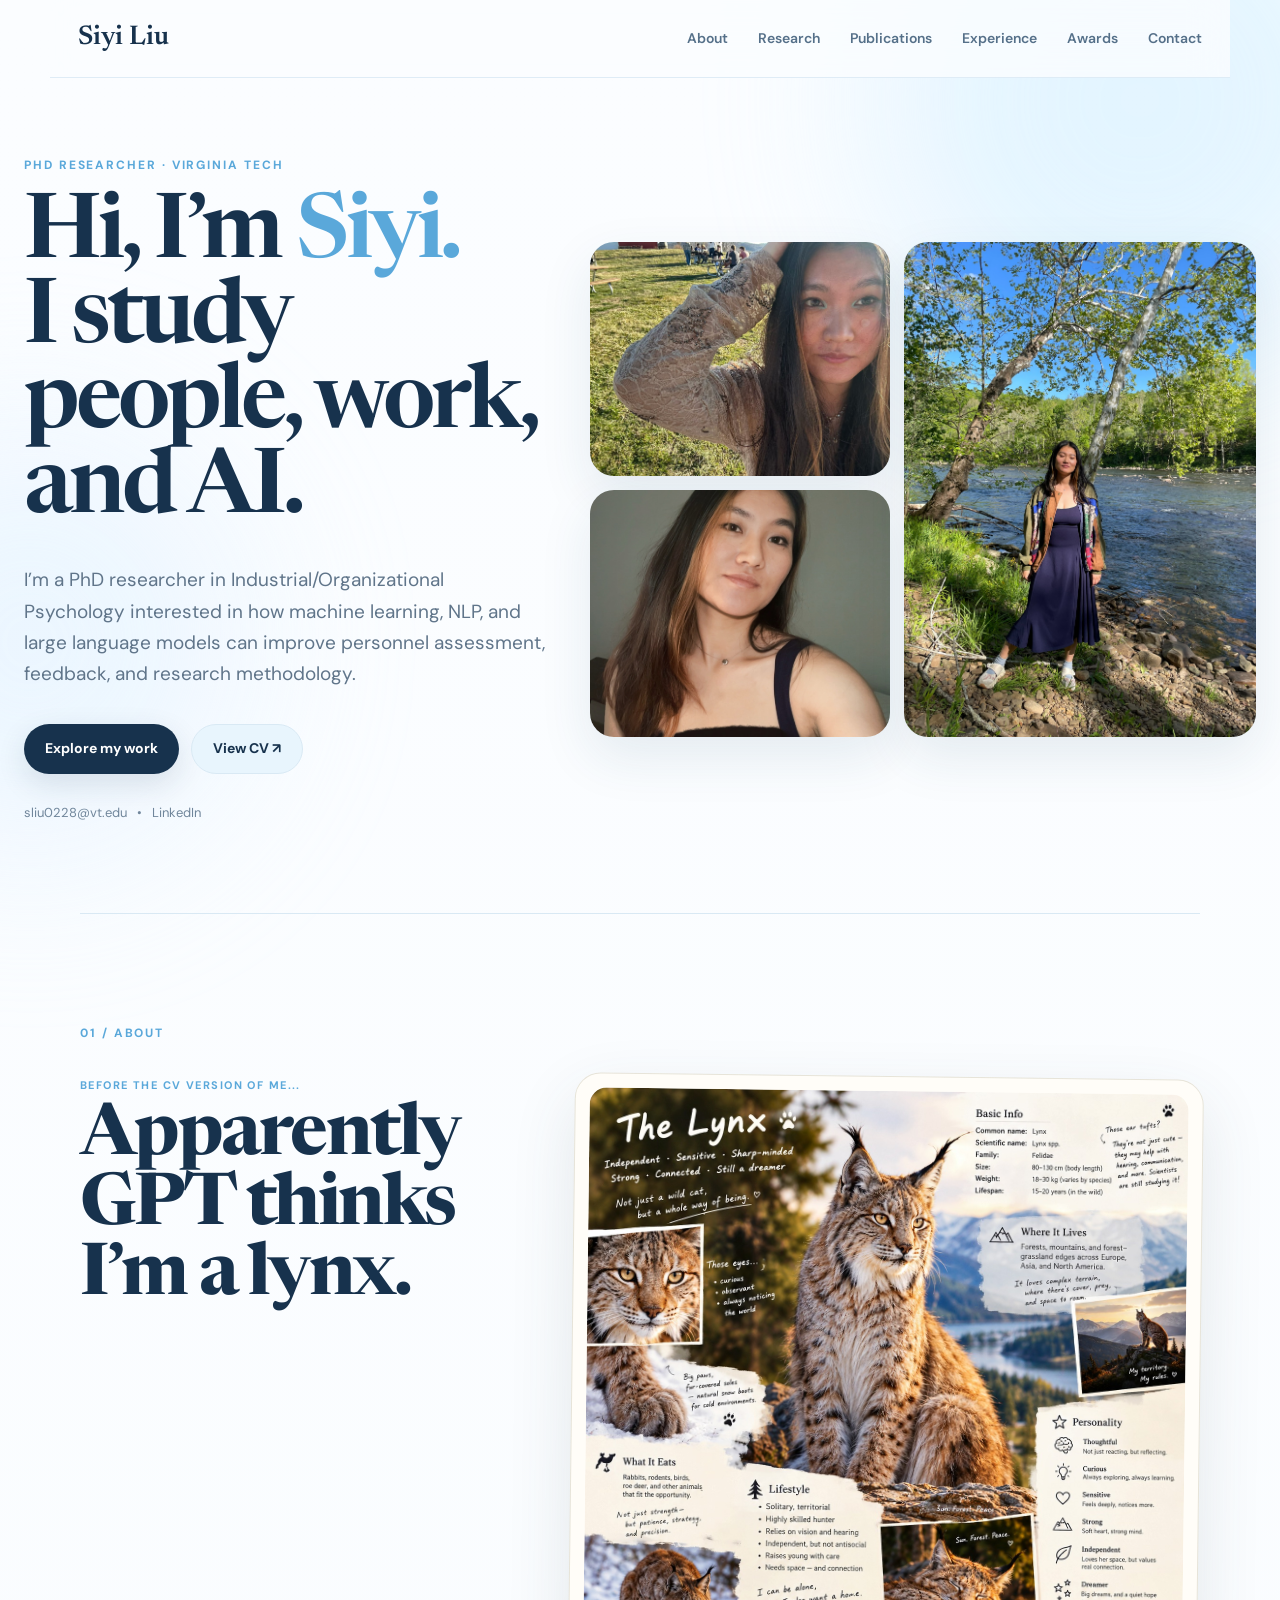
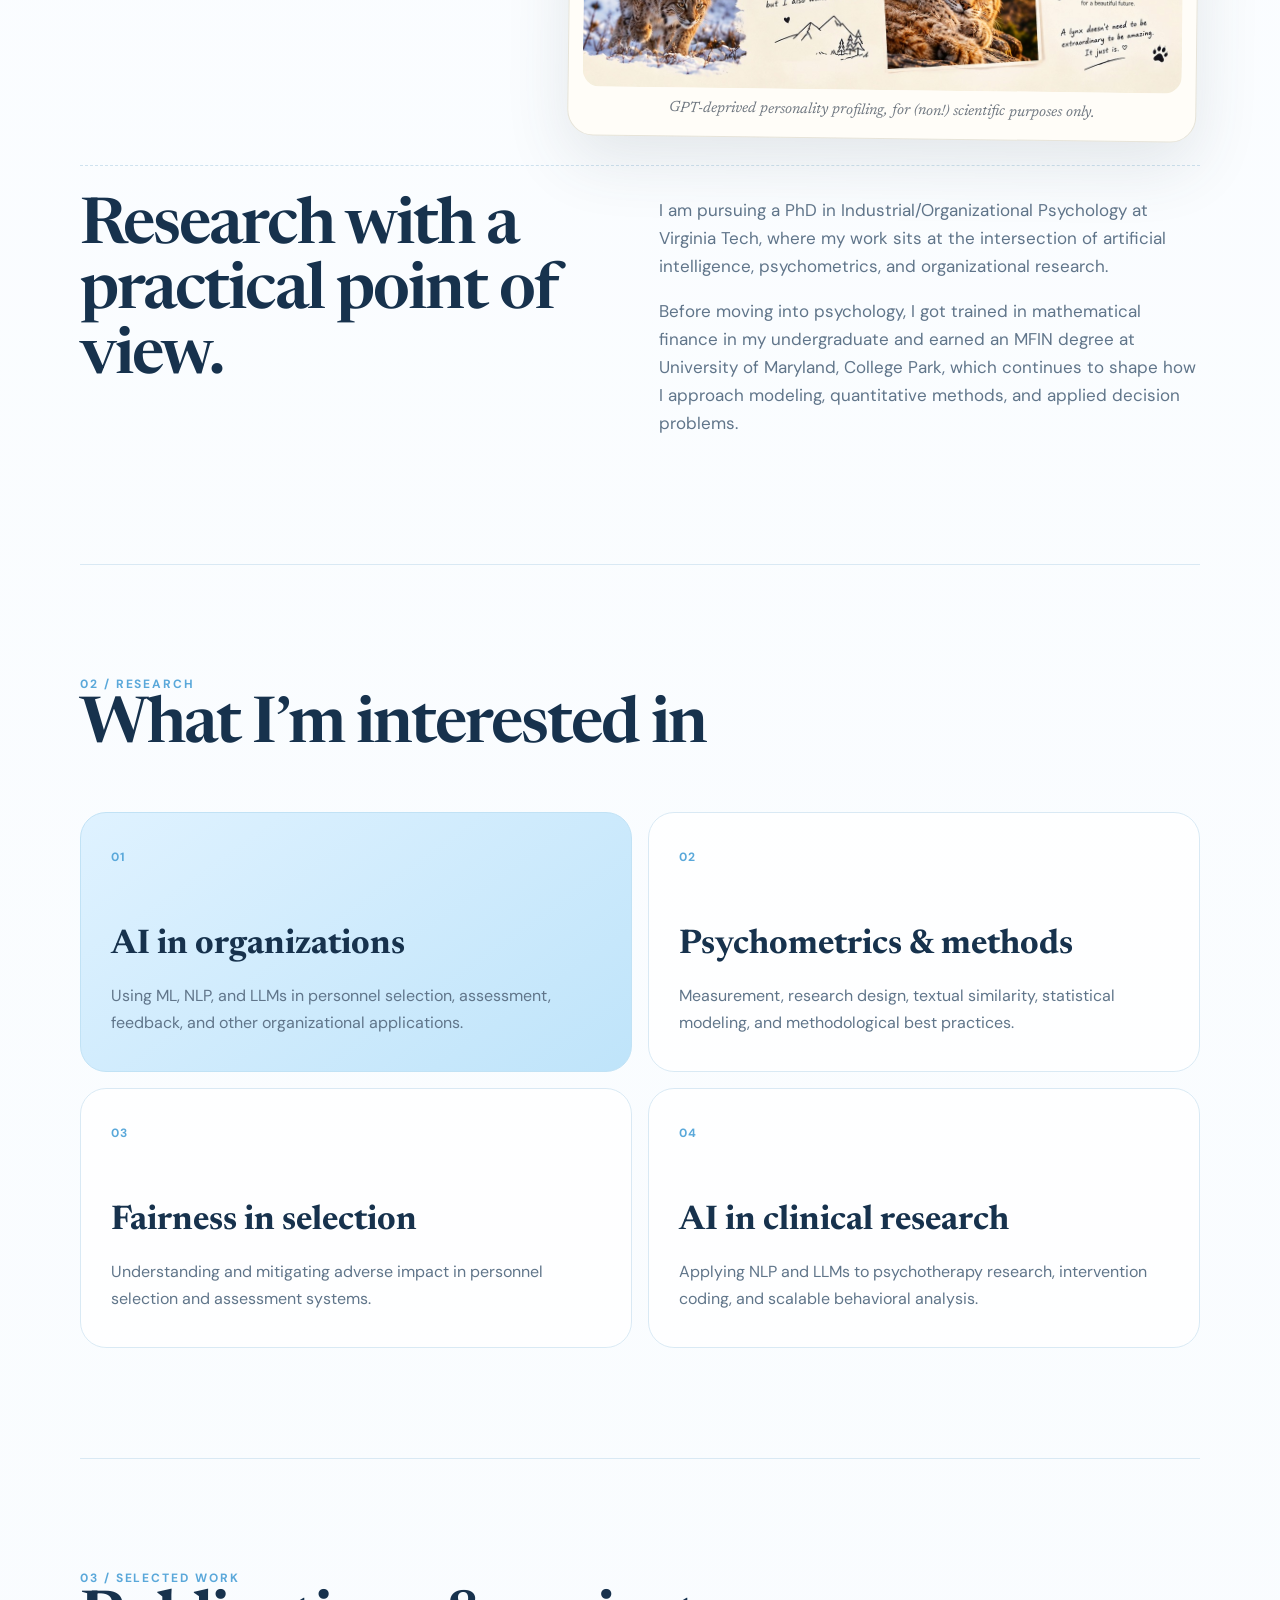
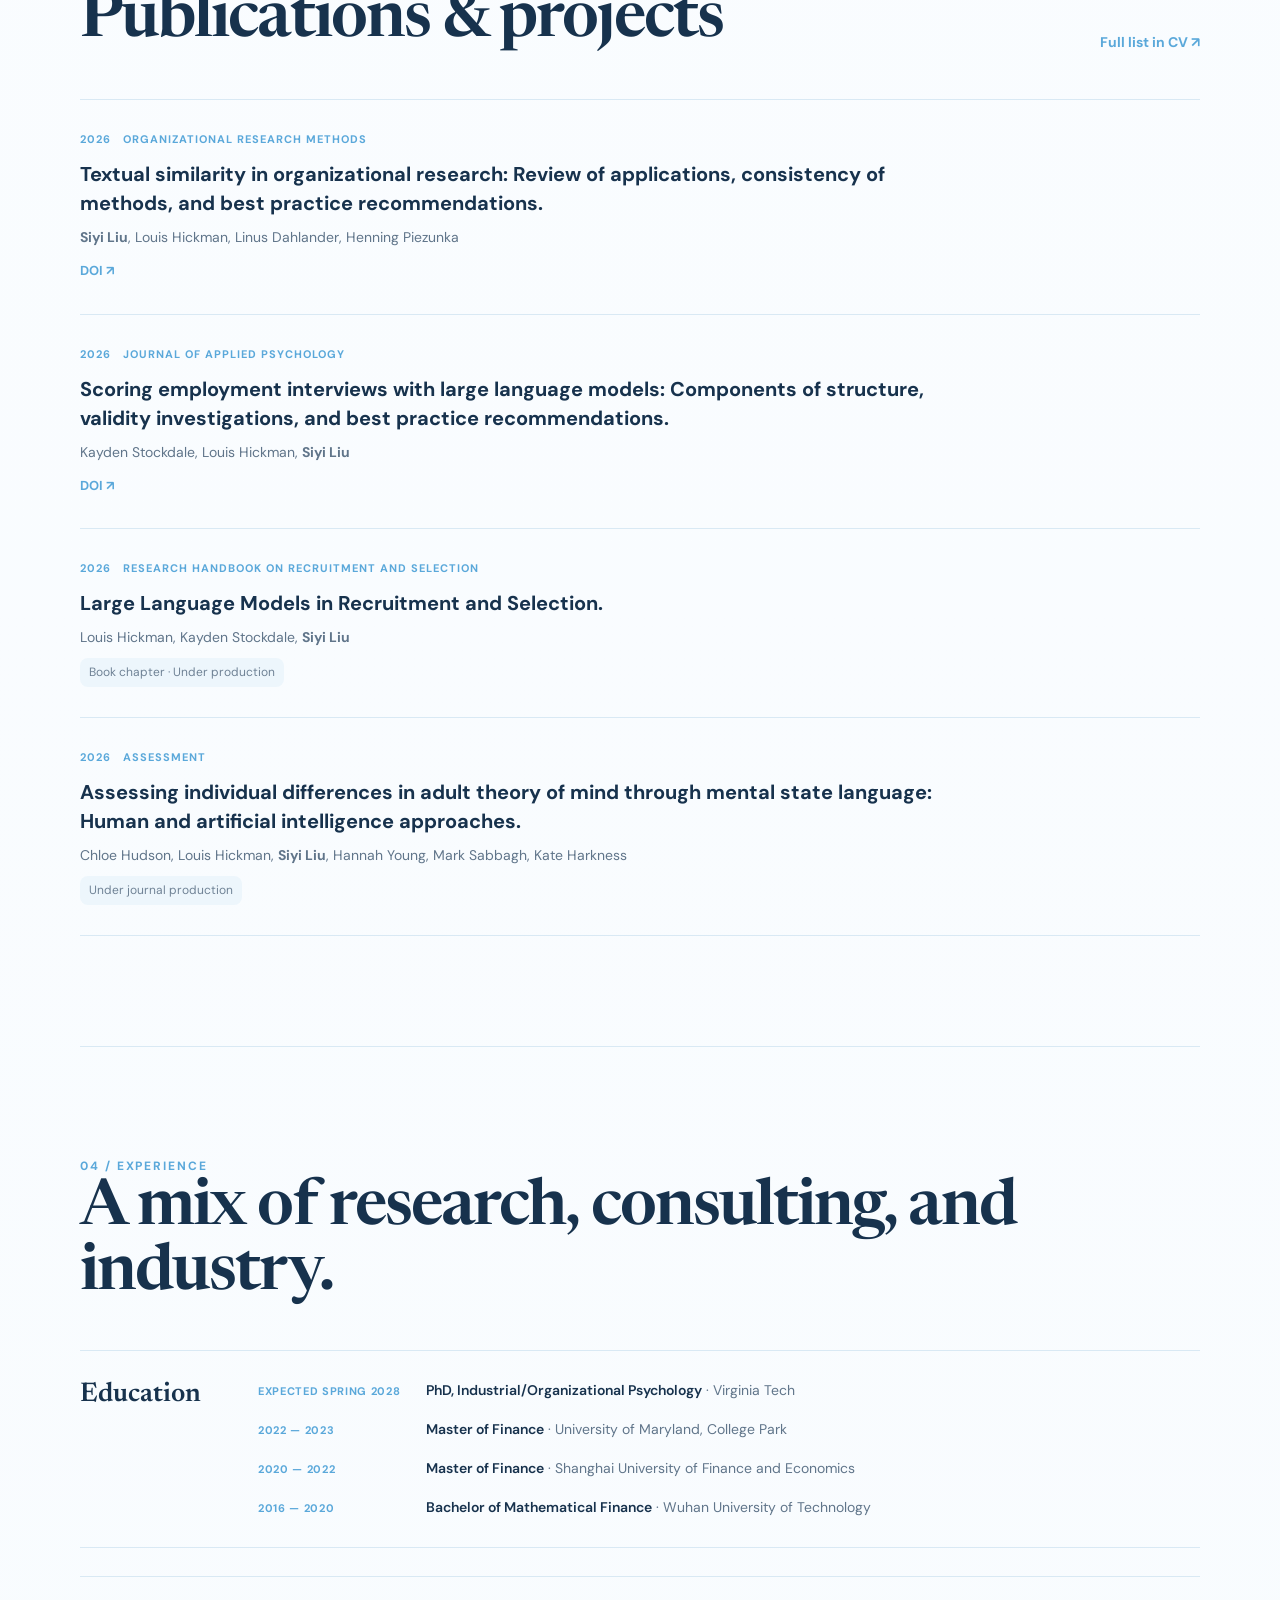
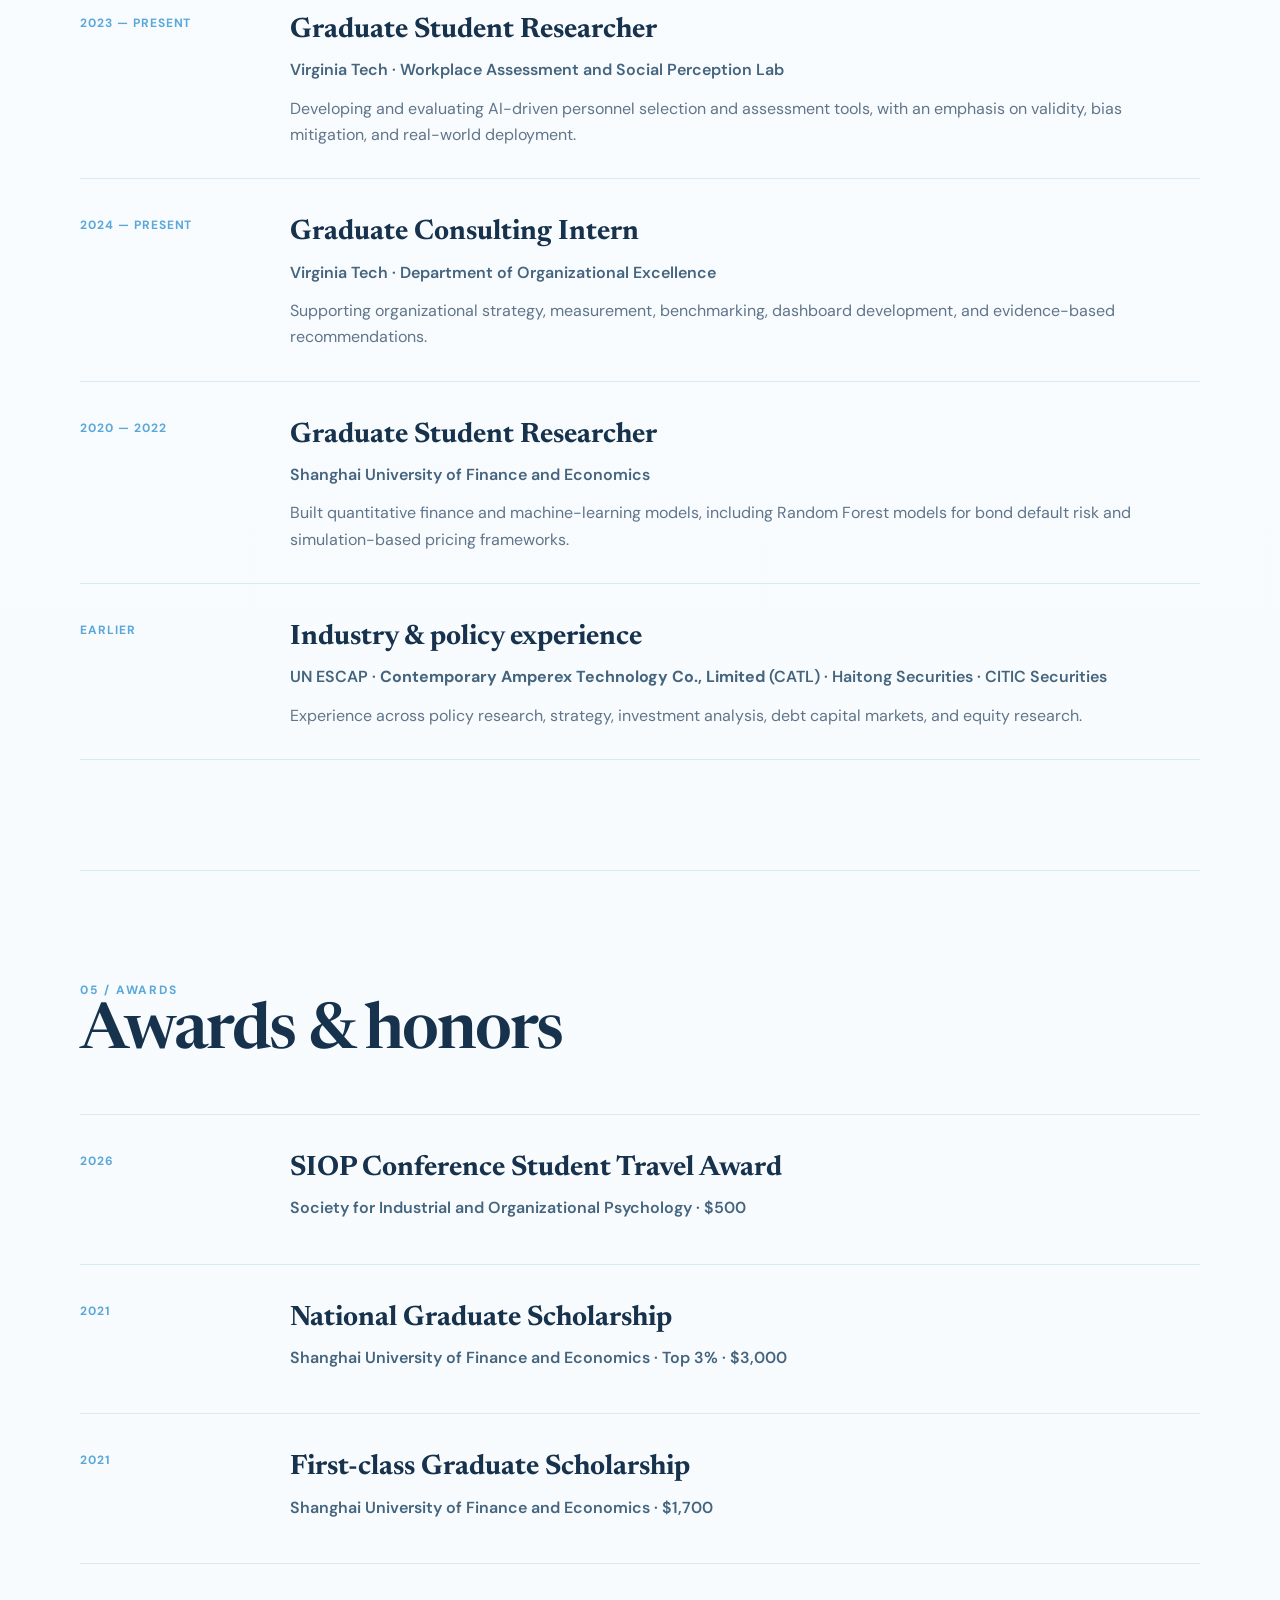
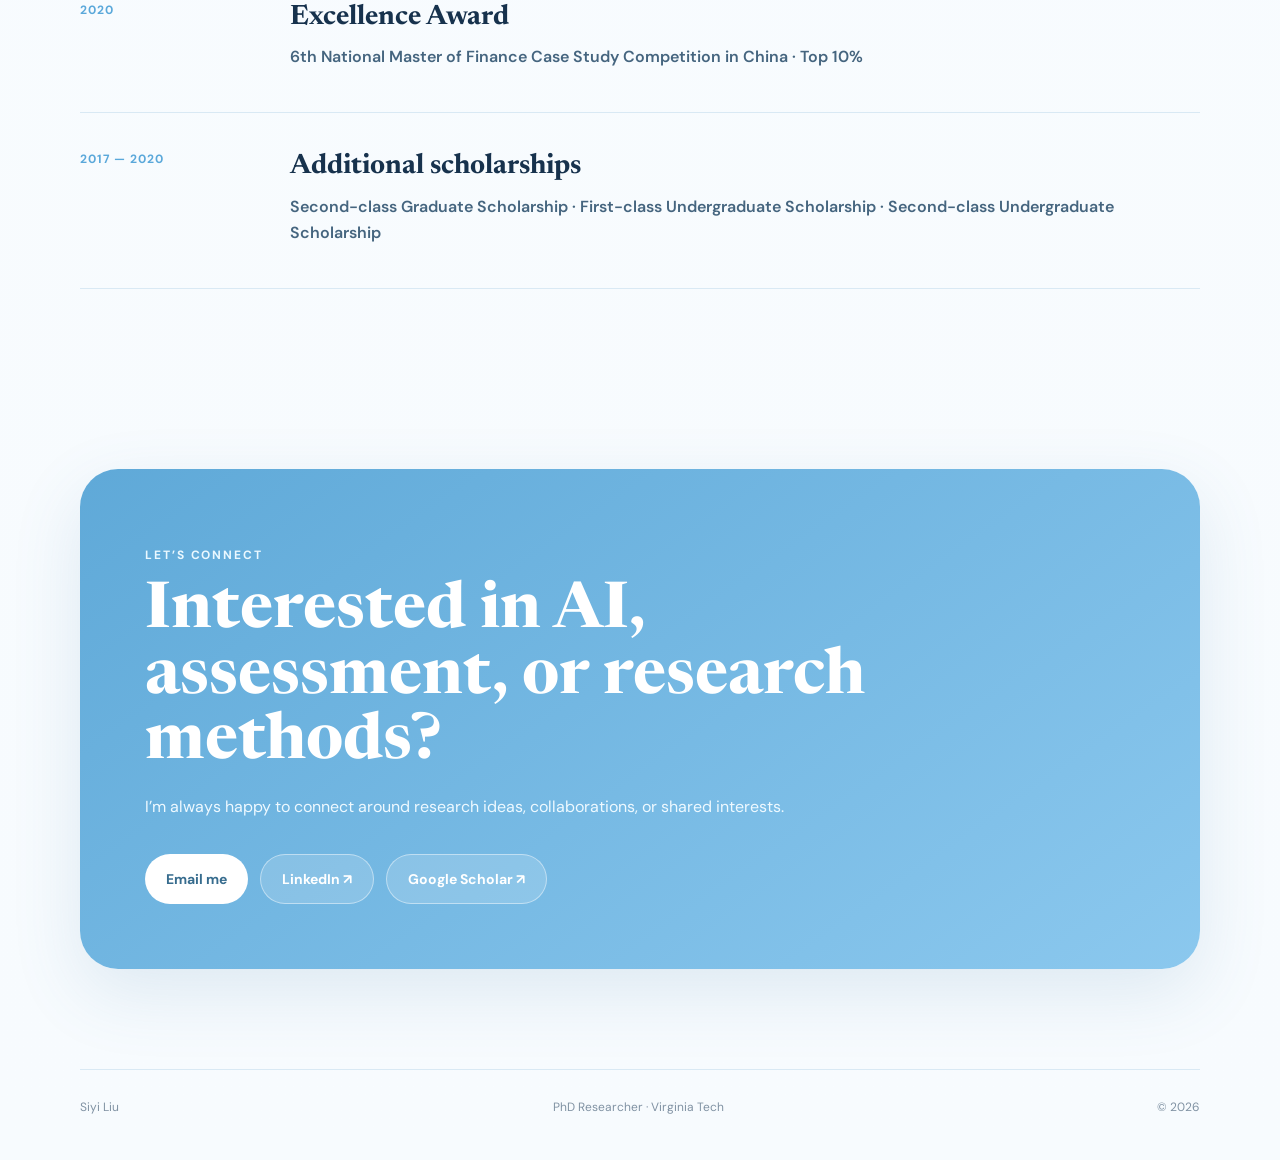
==== index.html @ 929450d1 "Add files via upload" ====
<!DOCTYPE html>
<html lang="en">
<head>
  <!-- Google tag (gtag.js) -->
<script async src="https://www.googletagmanager.com/gtag/js?id=G-S9C31F6MV9"></script>
<script>
  window.dataLayer = window.dataLayer || [];
  function gtag(){dataLayer.push(arguments);}
  gtag('js', new Date());

  gtag('config', 'G-S9C31F6MV9');
</script>
  <meta charset="UTF-8" />
  <meta name="viewport" content="width=device-width, initial-scale=1.0" />
  <meta name="description" content="Siyi Liu — PhD researcher in Industrial/Organizational Psychology studying AI, LLMs, personnel assessment, psychometrics, and the future of work." />
  <title>Siyi Liu | I/O Psychology & AI | Virginia Tech</title>
  <link rel="preconnect" href="https://fonts.googleapis.com">
  <link rel="preconnect" href="https://fonts.gstatic.com" crossorigin>
  <link href="https://fonts.googleapis.com/css2?family=DM+Sans:wght@400;500;600;700&family=Newsreader:opsz,wght@6..72,500;6..72,600&display=swap" rel="stylesheet">
  <link rel="stylesheet" href="styles.css?v=4" />
</head>
<body>
  <div class="sky sky-one"></div>
  <div class="sky sky-two"></div>

  <header class="site-header">
    <a class="brand" href="#top">Siyi Liu</a>
    <button class="menu-button" aria-label="Open navigation" aria-expanded="false">☰</button>
    <nav class="nav-links" aria-label="Primary navigation">
      <a href="#about">About</a>
      <a href="#research">Research</a>
      <a href="#publications">Publications</a>
      <a href="#experience">Experience</a>
      <a href="#awards">Awards</a>
      <a href="#contact">Contact</a>
    </nav>
  </header>

  <main id="top">
    <section class="hero section-wrap">
      <div class="hero-copy reveal">
        <div class="eyebrow">PhD Researcher · Virginia Tech</div>
        <h1>Hi, I’m <span>Siyi.</span><br>I study people, work, and AI.</h1>
        <p class="hero-text">I’m a PhD researcher in Industrial/Organizational Psychology interested in how machine learning, NLP, and large language models can improve personnel assessment, feedback, and research methodology.</p>
        <div class="hero-actions">
          <a class="button primary" href="#research">Explore my work</a>
          <a class="button secondary" href="Siyi_Liu_CV.pdf" target="_blank" rel="noopener">View CV ↗</a>
        </div>
        <div class="mini-links">
          <a href="mailto:sliu0228@vt.edu">sliu0228@vt.edu</a>
          <span>•</span>
          <a href="https://linkedin.com/in/siyi-liu-b87837249" target="_blank" rel="noopener">LinkedIn</a>
        </div>
      </div>

      <div class="hero-gallery reveal delay-1" aria-label="Photos of Siyi Liu">
        <div class="hero-gallery-left">
          <figure class="hero-image hero-image-lifestyle">
            <img src="assets/siyi-lifestyle.jpeg" alt="Siyi Liu outdoors" />
          </figure>

          <figure class="hero-image hero-image-headshot">
            <img src="assets/siyi-headshot.jpg" alt="Portrait of Siyi Liu" />
          </figure>
        </div>

        <figure class="hero-image hero-image-nature">
          <img src="assets/siyi-outdoors.jpeg" alt="Siyi Liu outdoors by a river" />
        </figure>
      </div>
    </section>

    <section id="about" class="section-wrap section reveal">
      <div class="section-label">01 / ABOUT</div>

      <div class="about-playful-head">
        <div>
          <p class="tiny-kicker">Before the CV version of me...</p>
          <h2>Apparently GPT thinks I’m a lynx.</h2>
        </div>
        <div class="lynx-card">
          <img src="assets/gpt-lynx-profile.jpeg" alt="A playful GPT-generated lynx personality profile for Siyi Liu" />
          <div class="lynx-caption">GPT-deprived personality profiling, for (non!) scientific purposes only.</div>
        </div>
      </div>

      <div class="two-col about-professional">
        <h2>Research with a practical point of view.</h2>
        <div class="body-copy">
          <p>I am pursuing a PhD in Industrial/Organizational Psychology at Virginia Tech, where my work sits at the intersection of artificial intelligence, psychometrics, and organizational research.</p>
          <p>Before moving into psychology, I got trained in mathematical finance in my undergraduate and earned an MFIN degree at University of Maryland, College Park, which continues to shape how I approach modeling, quantitative methods, and applied decision problems.</p>
        </div>
      </div>
    </section>

    <section id="research" class="section-wrap section reveal">
      <div class="section-label">02 / RESEARCH</div>
      <h2 class="section-title">What I’m interested in</h2>
      <div class="research-grid">
        <article class="research-card featured">
          <span class="number">01</span>
          <h3>AI in organizations</h3>
          <p>Using ML, NLP, and LLMs in personnel selection, assessment, feedback, and other organizational applications.</p>
        </article>
        <article class="research-card">
          <span class="number">02</span>
          <h3>Psychometrics & methods</h3>
          <p>Measurement, research design, textual similarity, statistical modeling, and methodological best practices.</p>
        </article>
        <article class="research-card">
          <span class="number">03</span>
          <h3>Fairness in selection</h3>
          <p>Understanding and mitigating adverse impact in personnel selection and assessment systems.</p>
        </article>
        <article class="research-card">
          <span class="number">04</span>
          <h3>AI in clinical research</h3>
          <p>Applying NLP and LLMs to psychotherapy research, intervention coding, and scalable behavioral analysis.</p>
        </article>
      </div>
    </section>

    <section id="publications" class="section-wrap section reveal">
      <div class="section-label">03 / SELECTED WORK</div>
      <div class="section-head-row">
        <h2 class="section-title">Publications & projects</h2>
        <a class="text-link" href="Siyi_Liu_CV.pdf" target="_blank" rel="noopener">Full list in CV ↗</a>
      </div>
      <div class="publication-list">
        <article class="pub-item">
          <div class="pub-meta"><span>2026</span><span>Organizational Research Methods</span></div>
          <h3>Textual similarity in organizational research: Review of applications, consistency of methods, and best practice recommendations.</h3>
          <p><strong>Siyi Liu</strong>, Louis Hickman, Linus Dahlander, Henning Piezunka</p>
          <a href="https://doi.org/10.1177/10944281261432629" target="_blank" rel="noopener">DOI ↗</a>
        </article>
        <article class="pub-item">
          <div class="pub-meta"><span>2026</span><span>Journal of Applied Psychology</span></div>
          <h3>Scoring employment interviews with large language models: Components of structure, validity investigations, and best practice recommendations.</h3>
          <p>Kayden Stockdale, Louis Hickman, <strong>Siyi Liu</strong></p>
          <a href="https://doi.org/10.1037/apl0001396" target="_blank" rel="noopener">DOI ↗</a>
        </article>
        <article class="pub-item">
          <div class="pub-meta"><span>2026</span><span>Research Handbook on Recruitment and Selection</span></div>
          <h3>Large Language Models in Recruitment and Selection.</h3>
          <p>Louis Hickman, Kayden Stockdale, <strong>Siyi Liu</strong></p>
          <span class="soft-label">Book chapter · Under production</span>
        </article>
        <article class="pub-item">
          <div class="pub-meta"><span>2026</span><span>Assessment</span></div>
          <h3>Assessing individual differences in adult theory of mind through mental state language: Human and artificial intelligence approaches.</h3>
          <p>Chloe Hudson, Louis Hickman, <strong>Siyi Liu</strong>, Hannah Young, Mark Sabbagh, Kate Harkness</p>
          <span class="soft-label">Under journal production</span>
        </article>
      </div>
    </section>

    <section id="experience" class="section-wrap section reveal">
      <div class="section-label">04 / EXPERIENCE</div>
      <h2 class="section-title">A mix of research, consulting, and industry.</h2>
      <div class="education-compact" aria-label="Education">
        <div class="education-heading">Education</div>
        <div class="education-list">
          <div class="education-row">
            <span class="education-time">Expected Spring 2028</span>
            <span><strong>PhD, Industrial/Organizational Psychology</strong> · Virginia Tech</span>
          </div>
          <div class="education-row">
            <span class="education-time">2022 — 2023</span>
            <span><strong>Master of Finance</strong> · University of Maryland, College Park</span>
          </div>
          <div class="education-row">
            <span class="education-time">2020 — 2022</span>
            <span><strong>Master of Finance</strong> · Shanghai University of Finance and Economics</span>
          </div>
          <div class="education-row">
            <span class="education-time">2016 — 2020</span>
            <span><strong>Bachelor of Mathematical Finance</strong> · Wuhan University of Technology</span>
          </div>
        </div>
      </div>

      <div class="timeline professional-timeline">
        <article class="timeline-item">
          <div class="time">2023 — Present</div>
          <div><h3>Graduate Student Researcher</h3><p class="org">Virginia Tech · Workplace Assessment and Social Perception Lab</p><p>Developing and evaluating AI-driven personnel selection and assessment tools, with an emphasis on validity, bias mitigation, and real-world deployment.</p></div>
        </article>
        <article class="timeline-item">
          <div class="time">2024 — Present</div>
          <div><h3>Graduate Consulting Intern</h3><p class="org">Virginia Tech · Department of Organizational Excellence</p><p>Supporting organizational strategy, measurement, benchmarking, dashboard development, and evidence-based recommendations.</p></div>
        </article>
        <article class="timeline-item">
          <div class="time">2020 — 2022</div>
          <div><h3>Graduate Student Researcher</h3><p class="org">Shanghai University of Finance and Economics</p><p>Built quantitative finance and machine-learning models, including Random Forest models for bond default risk and simulation-based pricing frameworks.</p></div>
        </article>
        <article class="timeline-item compact">
          <div class="time">Earlier</div>
          <div><h3>Industry & policy experience</h3><p class="org">UN ESCAP · <strong>Contemporary Amperex Technology Co., Limited</strong> (CATL) · Haitong Securities · CITIC Securities</p><p>Experience across policy research, strategy, investment analysis, debt capital markets, and equity research.</p></div>
        </article>
      </div>
    </section>

    <section id="awards" class="section-wrap section reveal">
      <div class="section-label">05 / AWARDS</div>
      <h2 class="section-title">Awards & honors</h2>
      <div class="timeline awards-list">
        <article class="timeline-item">
          <div class="time">2026</div>
          <div><h3>SIOP Conference Student Travel Award</h3><p class="org">Society for Industrial and Organizational Psychology · $500</p></div>
        </article>
        <article class="timeline-item">
          <div class="time">2021</div>
          <div><h3>National Graduate Scholarship</h3><p class="org">Shanghai University of Finance and Economics · Top 3% · $3,000</p></div>
        </article>
        <article class="timeline-item">
          <div class="time">2021</div>
          <div><h3>First-class Graduate Scholarship</h3><p class="org">Shanghai University of Finance and Economics · $1,700</p></div>
        </article>
        <article class="timeline-item">
          <div class="time">2020</div>
          <div><h3>Excellence Award</h3><p class="org">6th National Master of Finance Case Study Competition in China · Top 10%</p></div>
        </article>
        <article class="timeline-item compact">
          <div class="time">2017 — 2020</div>
          <div><h3>Additional scholarships</h3><p class="org">Second-class Graduate Scholarship · First-class Undergraduate Scholarship · Second-class Undergraduate Scholarship</p></div>
        </article>
      </div>
    </section>

    <section id="contact" class="section-wrap contact-section reveal">
      <div class="contact-card">
        <p class="section-label light">LET’S CONNECT</p>
        <h2>Interested in AI, assessment, or research methods?</h2>
        <p>I’m always happy to connect around research ideas, collaborations, or shared interests.</p>
        <div class="hero-actions">
          <a class="button white" href="mailto:sliu0228@vt.edu">Email me</a>
          <a class="button glass" href="https://linkedin.com/in/siyi-liu-b87837249" target="_blank" rel="noopener">LinkedIn ↗</a>
          <a class="button glass" href="https://scholar.google.com/citations?user=f9Wrm1MAAAAJ&hl=en" target="_blank" rel="noopener">Google Scholar ↗</a>
        </div>
      </div>
    </section>
  </main>

  <footer>
    <div>Siyi Liu</div>
    <div>PhD Researcher · Virginia Tech</div>
    <div>© <span id="year"></span></div>
  </footer>

  <script src="script.js"></script>
</body>
</html>
---- styles.css ----
:root {
  --ink: #17324d;
  --muted: #60758a;
  --blue: #8fc8ee;
  --blue-dark: #5aa8da;
  --blue-soft: #e8f5fd;
  --blue-pale: #f5fbff;
  --white: #ffffff;
  --cream: #fffdf8;
  --line: #d9e9f4;
  --shadow: 0 24px 70px rgba(69, 127, 167, 0.14);
  --radius: 28px;
}

* { box-sizing: border-box; }
html { scroll-behavior: smooth; }
body {
  margin: 0;
  font-family: "DM Sans", sans-serif;
  color: var(--ink);
  background: linear-gradient(180deg, #fbfdff 0%, #f7fbfe 100%);
  line-height: 1.65;
  overflow-x: hidden;
}
a { color: inherit; text-decoration: none; }
img { display:block; max-width:100%; }

.sky { position: fixed; border-radius: 50%; filter: blur(90px); opacity: .45; pointer-events: none; z-index: -1; }
.sky-one { width: 520px; height: 520px; background: #c7ebff; top: -160px; right: -120px; }
.sky-two { width: 420px; height: 420px; background: #d9eeff; left: -180px; top: 48%; }

.site-header {
  position: sticky;
  top: 0;
  z-index: 20;
  max-width: 1180px;
  margin: 0 auto;
  height: 78px;
  padding: 0 28px;
  display: flex;
  align-items: center;
  justify-content: space-between;
  backdrop-filter: blur(18px);
  background: rgba(251,253,255,.82);
  border-bottom: 1px solid rgba(217,233,244,.8);
}
.brand { font-family: "Newsreader", serif; font-size: 27px; font-weight: 600; }
.nav-links { display: flex; gap: 30px; font-size: 14px; font-weight: 600; color: #557089; }
.nav-links a:hover { color: var(--blue-dark); }
.menu-button { display:none; background: transparent; border: 0; font-size: 24px; color: var(--ink); }

.section-wrap { width: min(1120px, calc(100% - 48px)); margin: 0 auto; }
/* Let the hero use more horizontal space than the content sections below.
   This makes the photo collage feel visually equal to the large headline. */
.hero.section-wrap { width: min(1240px, calc(100% - 48px)); }
.hero { min-height: 720px; display: grid; grid-template-columns: minmax(0, .88fr) minmax(540px, 1.12fr); align-items: center; gap: 42px; padding: 78px 0 90px; }
.eyebrow, .section-label { font-size: 12px; font-weight: 700; letter-spacing: .16em; color: var(--blue-dark); text-transform: uppercase; }
.hero h1, h2 { font-family: "Newsreader", serif; }
.hero h1 { font-size: clamp(58px, 7vw, 90px); line-height: .95; letter-spacing: -.045em; margin: 18px 0 30px; font-weight: 600; }
.hero h1 span { color: var(--blue-dark); }
.hero-text { max-width: 690px; font-size: 19px; color: var(--muted); }
.hero-actions { display: flex; gap: 12px; margin-top: 34px; flex-wrap: wrap; }
.button { display:inline-flex; align-items:center; justify-content:center; min-height: 50px; padding: 0 21px; border-radius: 999px; font-weight: 700; font-size: 14px; transition: .2s ease; }
.button:hover { transform: translateY(-2px); }
.button.primary { background: var(--ink); color: #fff; box-shadow: 0 10px 30px rgba(23,50,77,.12); }
.button.secondary { background: var(--blue-soft); color: var(--ink); border: 1px solid var(--line); }
.mini-links { margin-top: 28px; display:flex; gap:10px; color: #70869b; font-size: 13px; }


.hero-gallery {
  display:grid;
  grid-template-columns:minmax(0, .46fr) minmax(0, .54fr);
  gap:14px;
  align-items:stretch;
}

/* The left column sets the total collage height. */
.hero-gallery-left {
  display:flex;
  flex-direction:column;
  gap:14px;
  min-width:0;
}

.hero-image {
  margin:0;
  min-width:0;
  overflow:hidden;
  border-radius:24px;
  background:#edf5f9;
  box-shadow:0 20px 52px rgba(34,76,105,.10);
}

/* Top-left: intentionally tighter crop so the face is the focal point. */
.hero-image-lifestyle {
  aspect-ratio:1.28 / 1;
}
.hero-image-lifestyle img {
  display:block;
  width:100%;
  height:100%;
  object-fit:cover;
  object-position:72% 46%;
}

/* Bottom-left: preserve the headshot's original proportions instead of
   forcing it into a tall box. */
.hero-image-headshot {
  width:100%;
}
.hero-image-headshot img {
  display:block;
  width:100%;
  height:auto;
}

/* Right: automatically stretches to exactly the total height of the two
   left photos plus the gap between them. */
.hero-image-nature {
  width:100%;
  height:100%;
  align-self:stretch;
}
.hero-image-nature img {
  display:block;
  width:100%;
  height:100%;
  object-fit:cover;
  object-position:center center;
}

.section { padding: 110px 0; border-top: 1px solid var(--line); }
.two-col { display:grid; grid-template-columns: .95fr 1.05fr; gap:90px; margin-top: 26px; }
.two-col h2, .section-title { font-size: clamp(42px, 5vw, 64px); line-height: 1.02; letter-spacing:-.03em; margin:0; font-weight:600; }
.body-copy { color:var(--muted); font-size:17px; }
.body-copy p:first-child { margin-top:0; }

.about-playful-head { display:grid; grid-template-columns:.82fr 1.18fr; gap:54px; align-items:start; margin-top:32px; }
.about-playful-head h2 { font-size:clamp(44px,5.6vw,72px); line-height:.98; letter-spacing:-.035em; margin:8px 0 22px; }
.tiny-kicker { margin:0; color:var(--blue-dark); text-transform:uppercase; letter-spacing:.13em; font-size:11px; font-weight:700; }
.lynx-card { background:var(--cream); border:1px solid #e7e4d9; padding:14px 14px 10px; border-radius:26px; box-shadow:0 24px 65px rgba(58,73,83,.12); transform:rotate(.7deg); }
.lynx-card img { width:100%; border-radius:17px; }
.lynx-caption { font-family:"Newsreader",serif; font-style:italic; color:#6f7780; font-size:15px; padding:9px 8px 4px; text-align:center; }

.about-professional { padding-top:30px; border-top:1px dashed #cfe2ef; }

.stat-grid { display:grid; grid-template-columns:repeat(4,1fr); gap:14px; margin-top:70px; }
.stat-card { background:rgba(255,255,255,.75); border:1px solid var(--line); border-radius:22px; padding:24px; }
.stat-card strong { display:block; font-family:"Newsreader",serif; font-size:31px; margin-bottom:4px; }
.stat-card span { color:var(--muted); font-size:13px; }

.research-grid { display:grid; grid-template-columns:repeat(2,1fr); gap:16px; margin-top:52px; }
.research-card { min-height:260px; border:1px solid var(--line); border-radius:26px; padding:30px; background:rgba(255,255,255,.72); transition:.25s ease; }
.research-card:hover { transform:translateY(-4px); box-shadow:var(--shadow); }
.research-card.featured { background:linear-gradient(145deg,#dff2ff,#bfe4fa); border-color:#c1e2f5; }
.number { font-size:12px; font-weight:700; color:var(--blue-dark); letter-spacing:.12em; }
.research-card h3 { font-family:"Newsreader",serif; font-size:34px; margin:48px 0 10px; }
.research-card p { color:var(--muted); margin:0; max-width:520px; }

.section-head-row { display:flex; align-items:flex-end; justify-content:space-between; gap:20px; }
.text-link { color:var(--blue-dark); font-size:14px; font-weight:700; }
.publication-list { margin-top:45px; border-top:1px solid var(--line); }
.pub-item { padding:30px 0; border-bottom:1px solid var(--line); }
.pub-meta { display:flex; gap:12px; color:var(--blue-dark); font-size:11px; font-weight:700; letter-spacing:.09em; text-transform:uppercase; }
.pub-item h3 { font-size:20px; line-height:1.45; max-width:900px; margin:12px 0 8px; }
.pub-item p { margin:0 0 8px; color:var(--muted); font-size:14px; }
.pub-item > a { font-size:13px; font-weight:700; color:var(--blue-dark); }
.soft-label { display:inline-block; font-size:12px; color:#6f8295; background:#edf6fc; padding:5px 9px; border-radius:8px; }
.pub-item.project { background:linear-gradient(90deg,rgba(226,244,255,.5),transparent); padding-left:20px; }

.timeline { margin-top:48px; }
.timeline-item { display:grid; grid-template-columns:170px 1fr; gap:40px; padding:30px 0; border-top:1px solid var(--line); }
.timeline-item:last-child { border-bottom:1px solid var(--line); }
.time { color:var(--blue-dark); font-size:12px; font-weight:700; letter-spacing:.08em; text-transform:uppercase; padding-top:7px; }
.timeline h3 { font-family:"Newsreader",serif; font-size:28px; margin:0; }
.org { font-weight:600; margin:4px 0 12px !important; color:#45657f !important; }
.timeline p { margin:0; color:var(--muted); }

.education-compact {
  margin-top:42px;
  display:grid;
  grid-template-columns:150px 1fr;
  gap:28px;
  padding:22px 0;
  border-top:1px solid var(--line);
  border-bottom:1px solid var(--line);
}
.education-heading {
  font-family:"Newsreader",serif;
  font-size:27px;
  font-weight:600;
}
.education-list { display:grid; gap:4px; }
.education-row {
  display:grid;
  grid-template-columns:150px 1fr;
  gap:18px;
  align-items:baseline;
  padding:6px 0;
  color:var(--muted);
  font-size:14px;
}
.education-row strong { color:var(--ink); font-weight:600; }
.education-time {
  color:var(--blue-dark);
  font-size:11px;
  font-weight:700;
  letter-spacing:.06em;
  text-transform:uppercase;
}
.professional-timeline { margin-top:28px; }

.contact-section { padding: 70px 0 100px; }
.contact-card { border-radius:38px; padding:65px; background:linear-gradient(145deg,#5fa9d8,#8bc8ee); color:white; box-shadow:var(--shadow); }
.contact-card .light { color:#eaf8ff; }
.contact-card h2 { font-size:clamp(42px,5vw,64px); line-height:1.02; max-width:780px; margin:14px 0 18px; }
.contact-card > p:not(.section-label) { max-width:640px; color:#eef9ff; }
.button.white { background:#fff; color:#376c8e; }
.button.glass { background:rgba(255,255,255,.16); color:#fff; border:1px solid rgba(255,255,255,.45); }
footer { width:min(1120px,calc(100% - 48px)); margin:0 auto; padding:28px 0 42px; display:flex; justify-content:space-between; color:#8092a3; font-size:12px; border-top:1px solid var(--line); }

.reveal { opacity:0; transform:translateY(20px); transition:opacity .7s ease, transform .7s ease; }
.reveal.visible { opacity:1; transform:none; }
.delay-1 { transition-delay:.12s; }


@media (max-width: 1050px) and (min-width: 851px) {
  .hero { grid-template-columns:minmax(0,.9fr) minmax(500px,1.1fr); gap:34px; }
  .hero h1 { font-size:clamp(54px,6vw,76px); }
}
@media (max-width: 850px) {
  .hero.section-wrap { width:min(100% - 48px,1120px); }
  .site-header { height:68px; }
  .menu-button { display:block; }
  .nav-links { position:absolute; top:68px; left:24px; right:24px; flex-direction:column; gap:0; background:#fff; border:1px solid var(--line); border-radius:18px; box-shadow:var(--shadow); padding:10px; opacity:0; pointer-events:none; transform:translateY(-8px); transition:.2s ease; }
  .nav-links.open { opacity:1; pointer-events:auto; transform:none; }
  .nav-links a { padding:12px; }
  .hero { grid-template-columns:1fr; gap:42px; padding-top:54px; }
  .hero-gallery {
    max-width:720px;
    width:100%;
    grid-template-columns:minmax(0, .46fr) minmax(0, .54fr);
  }
  .about-playful-head, .two-col { grid-template-columns:1fr; gap:34px; }
  .stat-grid { grid-template-columns:repeat(2,1fr); }
  .research-grid { grid-template-columns:1fr; }
  .timeline-item { grid-template-columns:1fr; gap:8px; }
  .education-compact { grid-template-columns:1fr; gap:12px; }
  .education-row { grid-template-columns:130px 1fr; gap:12px; }
  .section-head-row { align-items:flex-start; flex-direction:column; }
}

@media (max-width: 560px) {
  .hero.section-wrap { width:min(100% - 30px,1120px); }
  .section-wrap { width:min(100% - 30px,1120px); }
  .hero { min-height:auto; }
  .hero h1 { font-size:54px; }

  /* Keep the collage in two columns, while preserving the headshot ratio. */
  .hero-gallery {
    width:100%;
    max-width:none;
    grid-template-columns:minmax(0, .46fr) minmax(0, .54fr);
    gap:10px;
  }
  .hero-gallery-left { gap:10px; }
  .hero-image { border-radius:18px; }
  .hero-image-lifestyle { aspect-ratio:1.22 / 1; }
  .hero-image-lifestyle img { object-position:73% 46%; }

  .section { padding:78px 0; }
  .about-playful-head h2 { font-size:48px; }
  .stat-grid { grid-template-columns:1fr; }
  .contact-card { padding:36px 26px; border-radius:28px; }
  footer { width:calc(100% - 30px); flex-direction:column; gap:5px; }
  .mini-links { flex-wrap:wrap; }
  .education-row { grid-template-columns:1fr; gap:1px; padding:8px 0; }
}
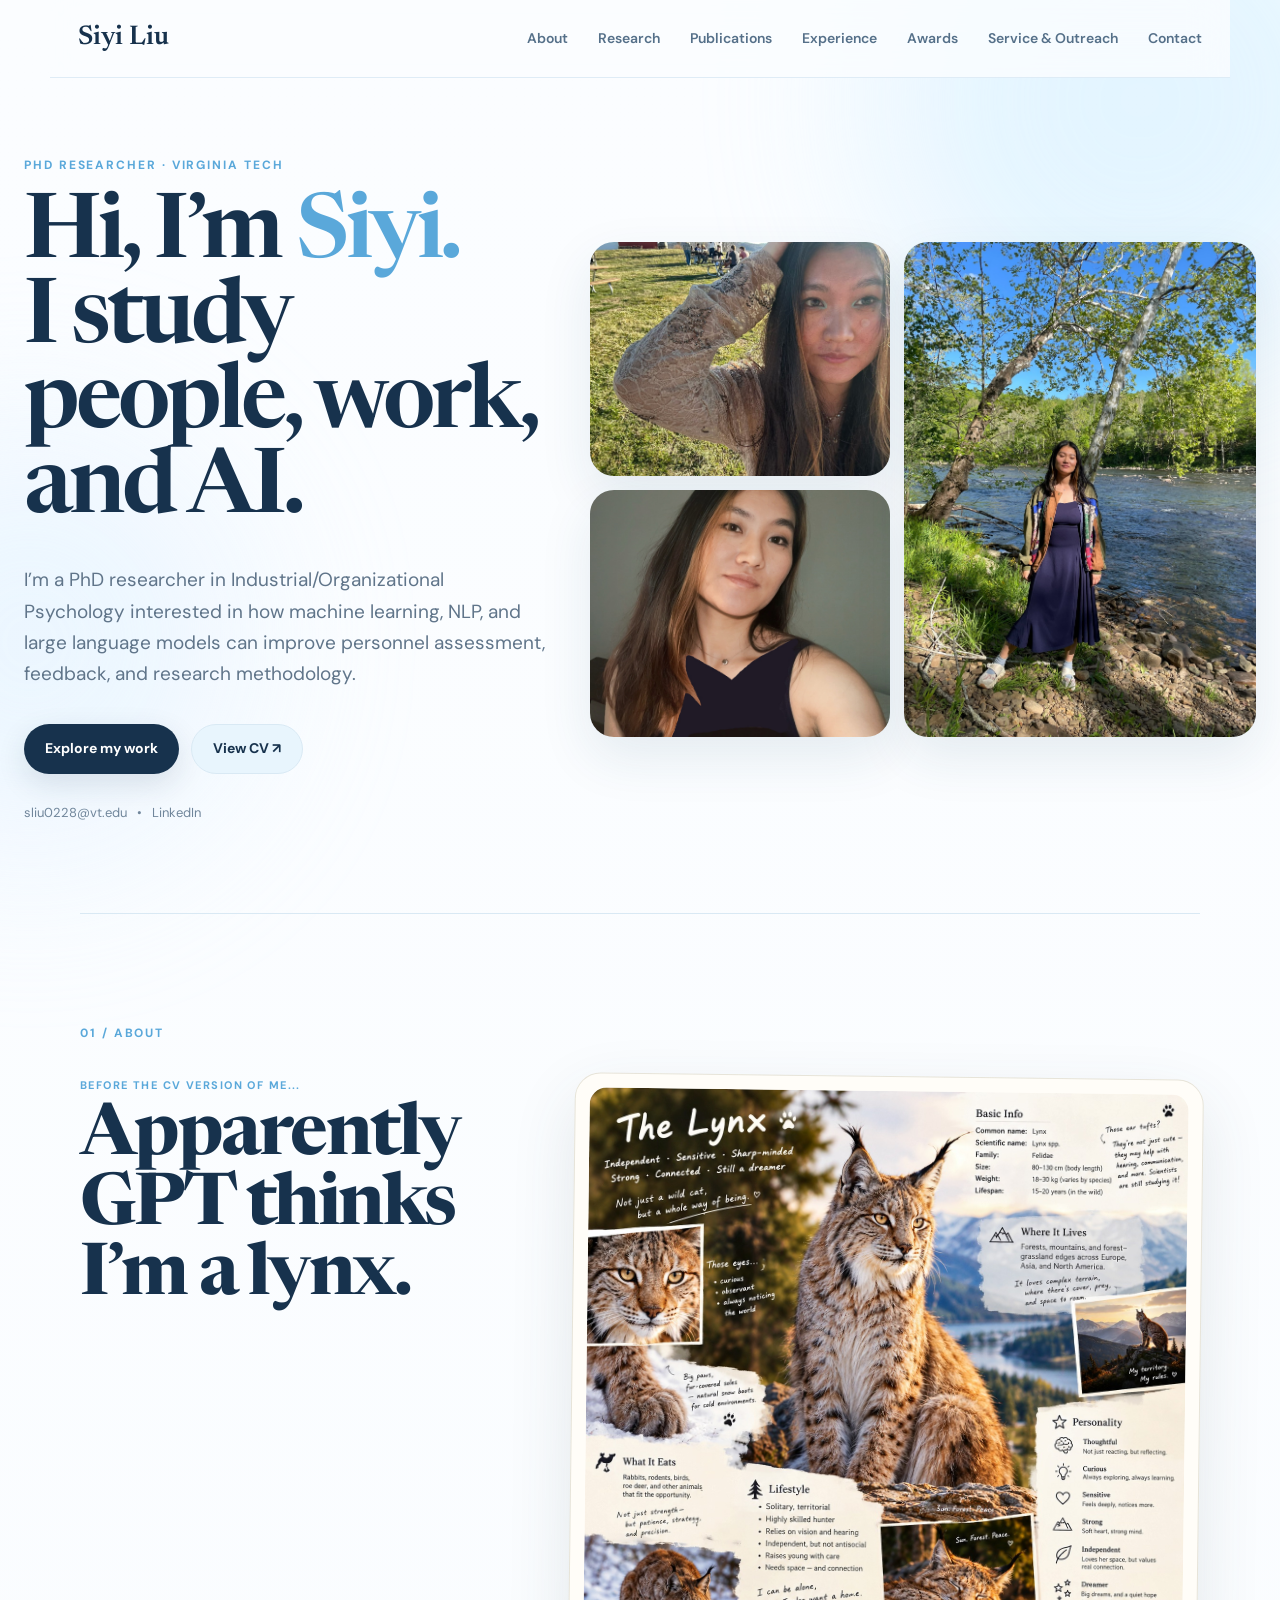
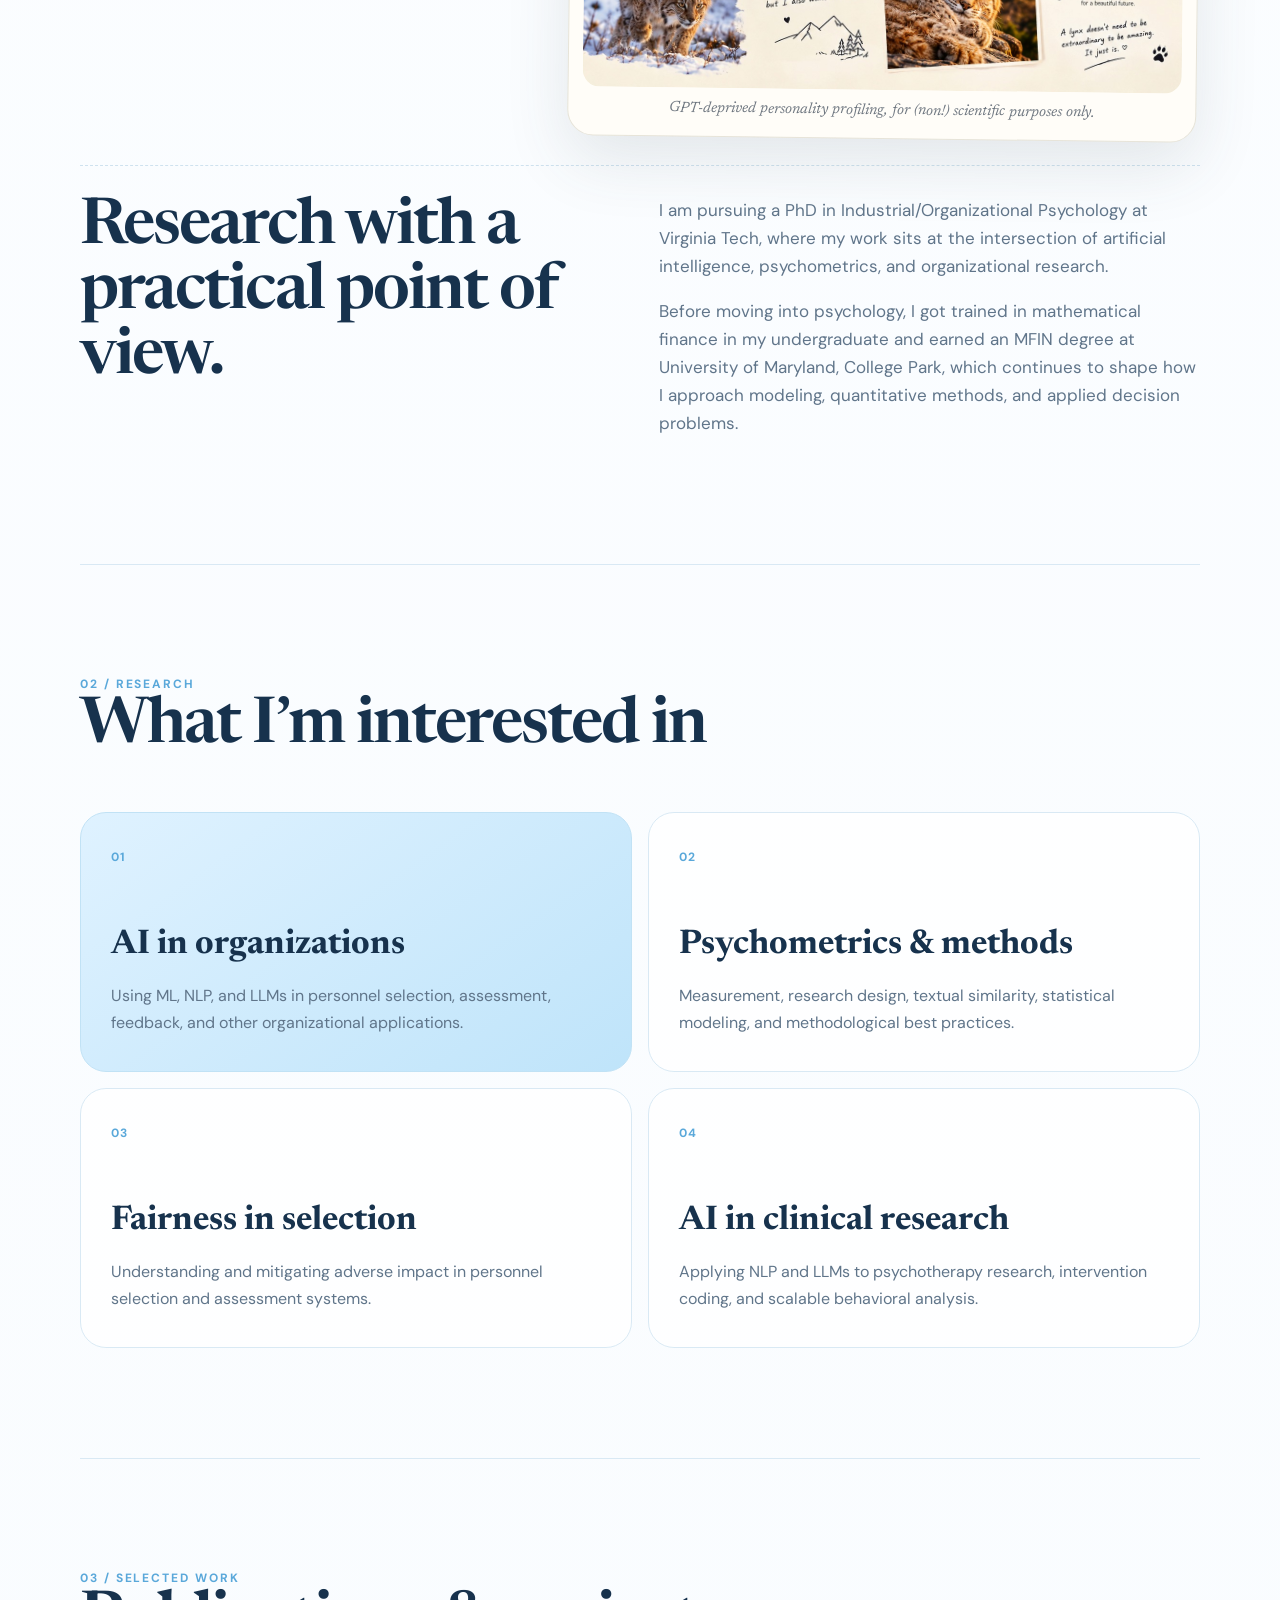
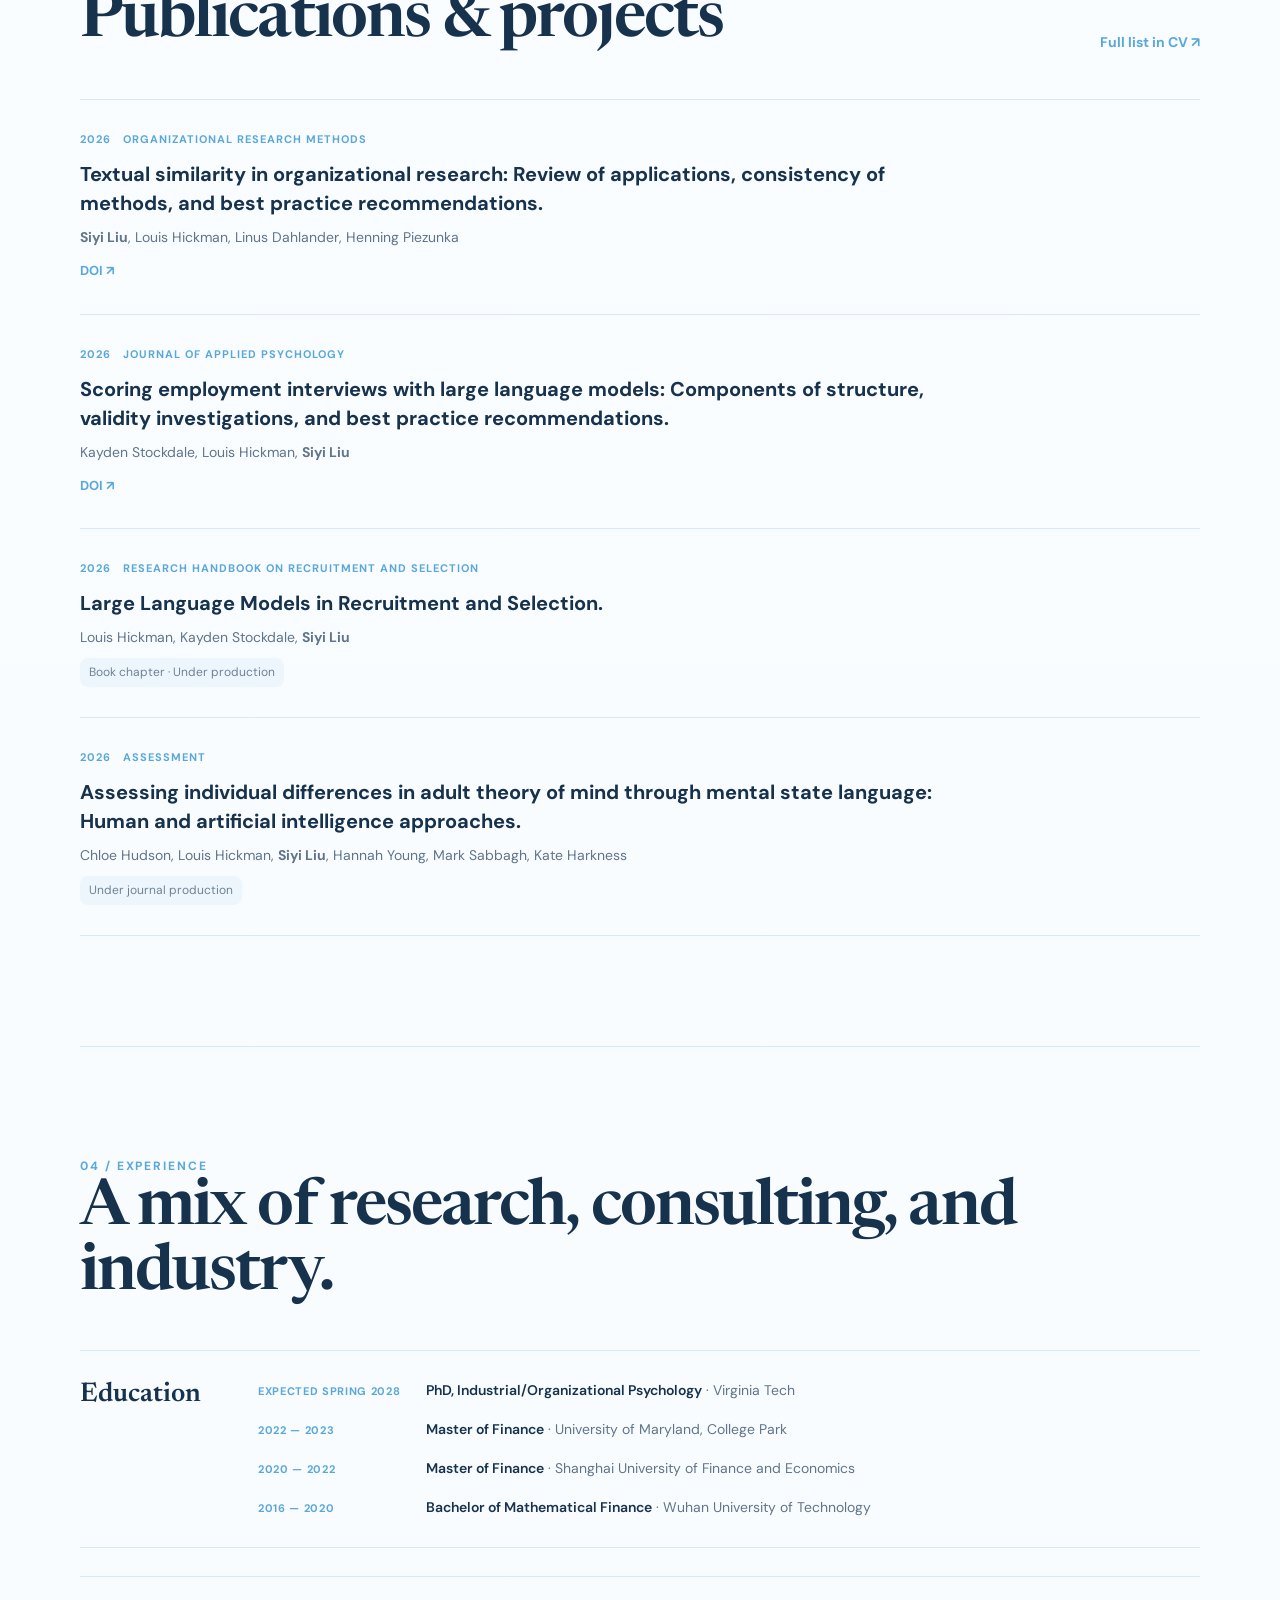
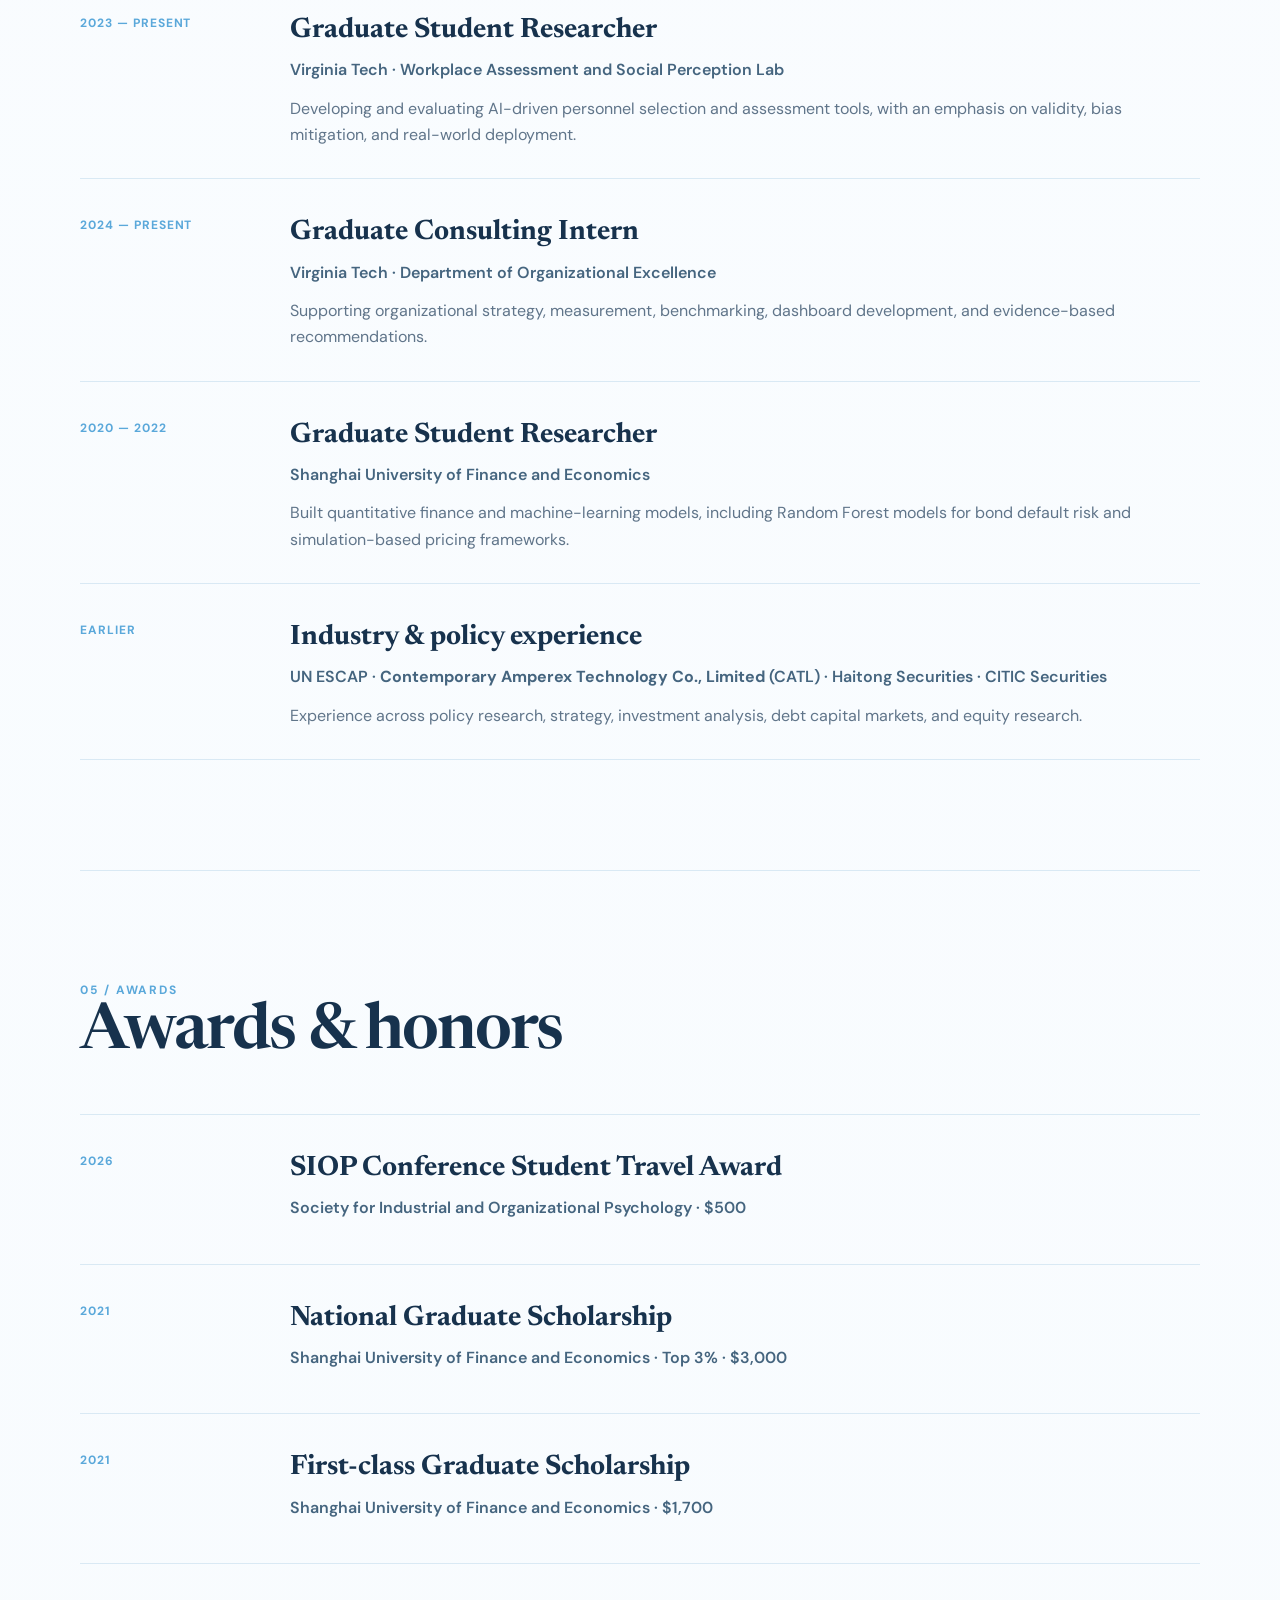
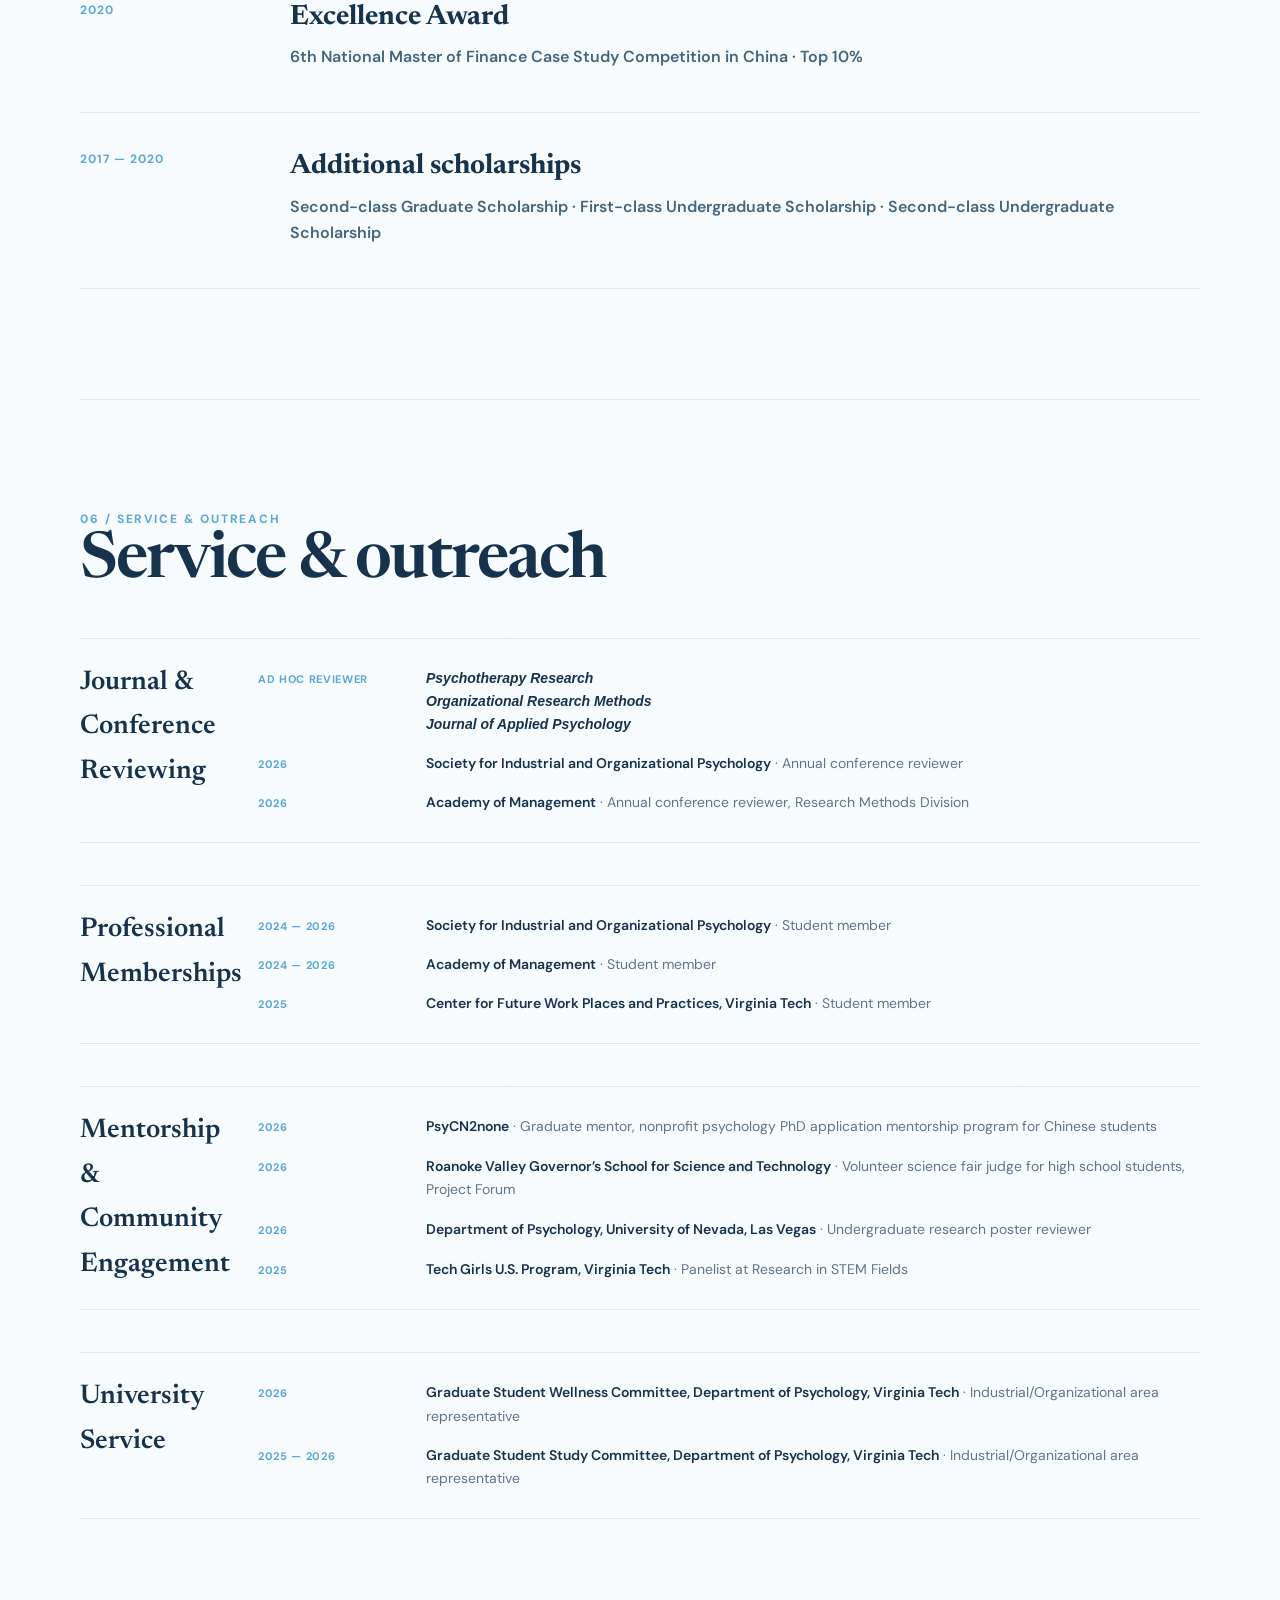
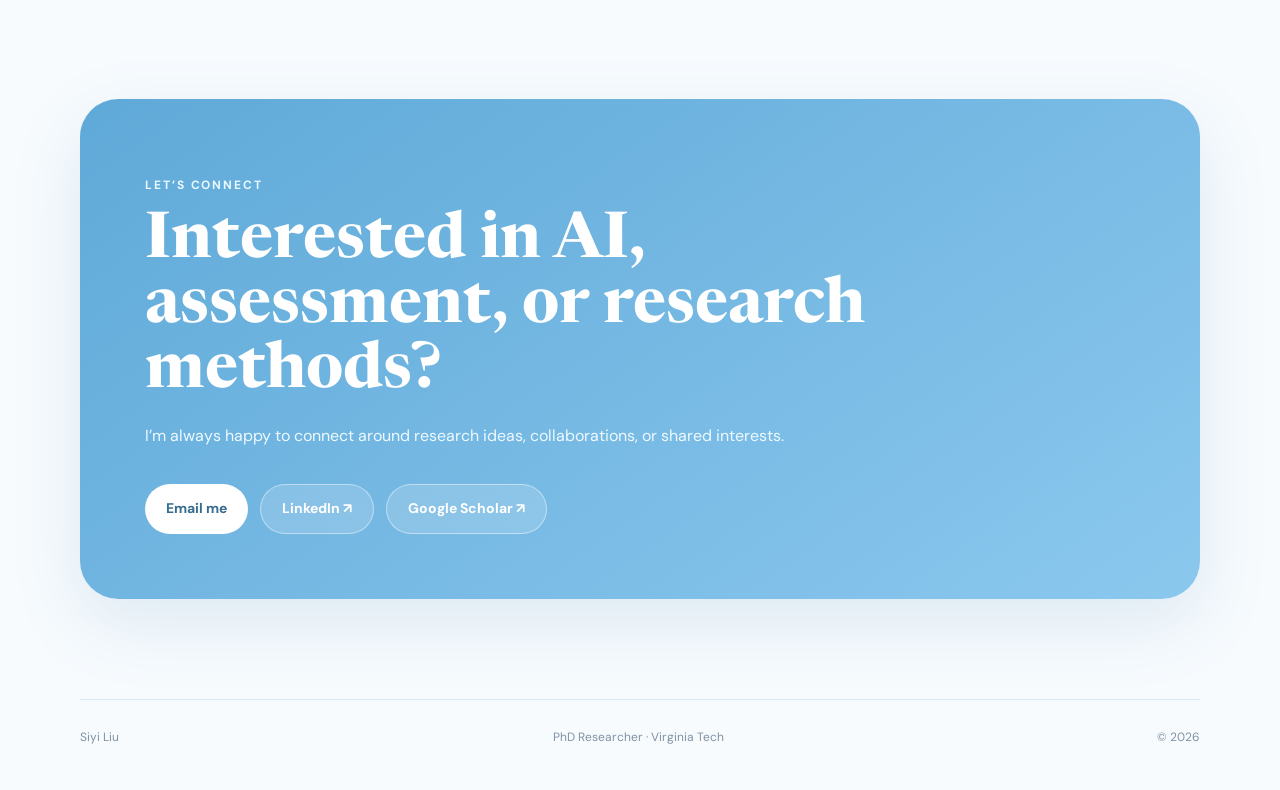
==== commit 6dd246bf: "Add files via upload" ====
--- a/index.html
+++ b/index.html
@@ -32,6 +32,7 @@
       <a href="#publications">Publications</a>
       <a href="#experience">Experience</a>
       <a href="#awards">Awards</a>
+      <a href="#outreach">Service &amp; Outreach</a>
       <a href="#contact">Contact</a>
     </nav>
   </header>
@@ -226,6 +227,47 @@
       </div>
     </section>
 
+    <section id="outreach" class="section-wrap section reveal">
+      <div class="section-label">06 / SERVICE &amp; OUTREACH</div>
+      <h2 class="section-title">Service &amp; outreach</h2>
+
+      <div class="education-compact">
+        <div class="education-heading">Journal &amp; Conference Reviewing</div>
+        <div class="education-list">
+          <div class="education-row"><span class="education-time">Ad hoc reviewer</span><span><strong><em>Psychotherapy Research</em></strong><br><strong><em>Organizational Research Methods</em></strong><br><strong><em>Journal of Applied Psychology</em></strong></span></div>
+          <div class="education-row"><span class="education-time">2026</span><span><strong>Society for Industrial and Organizational Psychology</strong> · Annual conference reviewer</span></div>
+          <div class="education-row"><span class="education-time">2026</span><span><strong>Academy of Management</strong> · Annual conference reviewer, Research Methods Division</span></div>
+        </div>
+      </div>
+
+      <div class="education-compact">
+        <div class="education-heading">Professional Memberships</div>
+        <div class="education-list">
+          <div class="education-row"><span class="education-time">2024 — 2026</span><span><strong>Society for Industrial and Organizational Psychology</strong> · Student member</span></div>
+          <div class="education-row"><span class="education-time">2024 — 2026</span><span><strong>Academy of Management</strong> · Student member</span></div>
+          <div class="education-row"><span class="education-time">2025</span><span><strong>Center for Future Work Places and Practices, Virginia Tech</strong> · Student member</span></div>
+        </div>
+      </div>
+
+      <div class="education-compact">
+        <div class="education-heading">Mentorship &amp; Community Engagement</div>
+        <div class="education-list">
+          <div class="education-row"><span class="education-time">2026</span><span><strong>PsyCN2none</strong> · Graduate mentor, nonprofit psychology PhD application mentorship program for Chinese students</span></div>
+          <div class="education-row"><span class="education-time">2026</span><span><strong>Roanoke Valley Governor’s School for Science and Technology</strong> · Volunteer science fair judge for high school students, Project Forum</span></div>
+          <div class="education-row"><span class="education-time">2026</span><span><strong>Department of Psychology, University of Nevada, Las Vegas</strong> · Undergraduate research poster reviewer</span></div>
+          <div class="education-row"><span class="education-time">2025</span><span><strong>Tech Girls U.S. Program, Virginia Tech</strong> · Panelist at Research in STEM Fields</span></div>
+        </div>
+      </div>
+
+      <div class="education-compact">
+        <div class="education-heading">University Service</div>
+        <div class="education-list">
+          <div class="education-row"><span class="education-time">2026</span><span><strong>Graduate Student Wellness Committee, Department of Psychology, Virginia Tech</strong> · Industrial/Organizational area representative</span></div>
+          <div class="education-row"><span class="education-time">2025 — 2026</span><span><strong>Graduate Student Study Committee, Department of Psychology, Virginia Tech</strong> · Industrial/Organizational area representative</span></div>
+        </div>
+      </div>
+    </section>
+
     <section id="contact" class="section-wrap contact-section reveal">
       <div class="contact-card">
         <p class="section-label light">LET’S CONNECT</p>
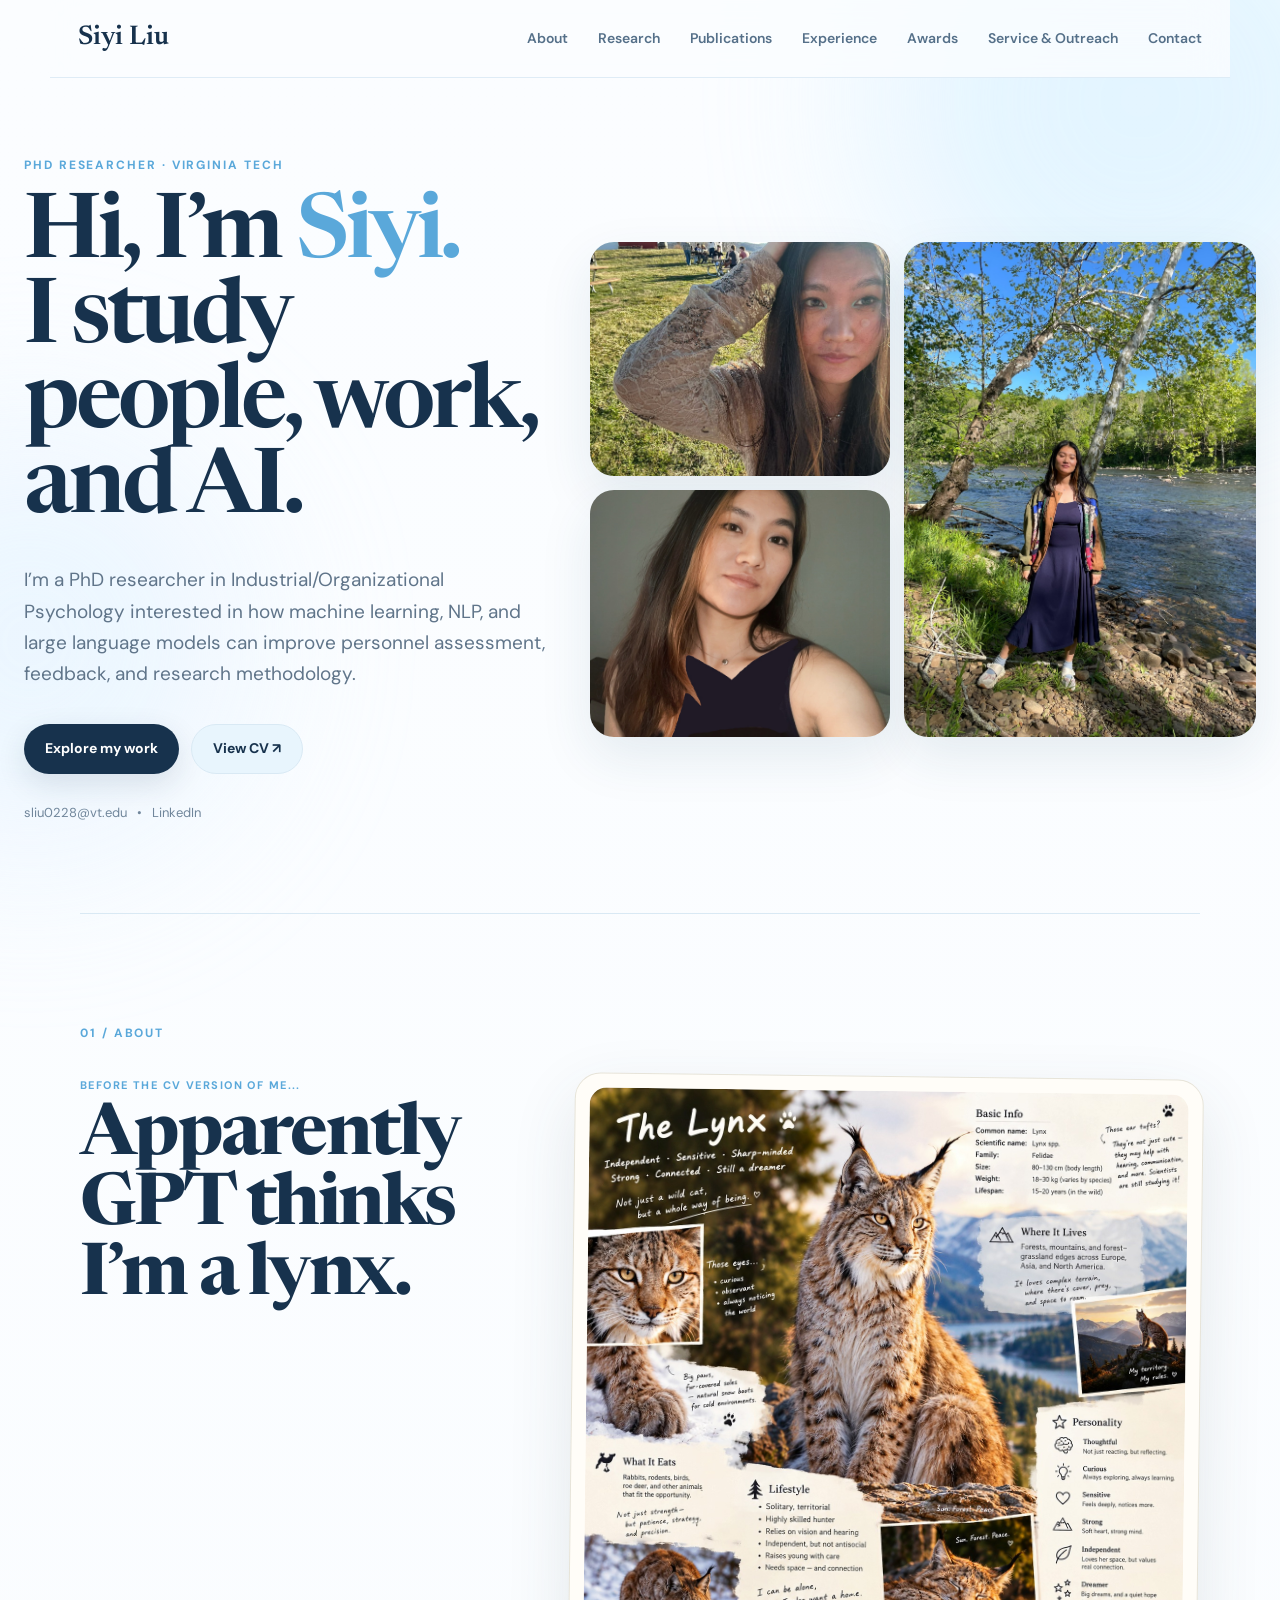
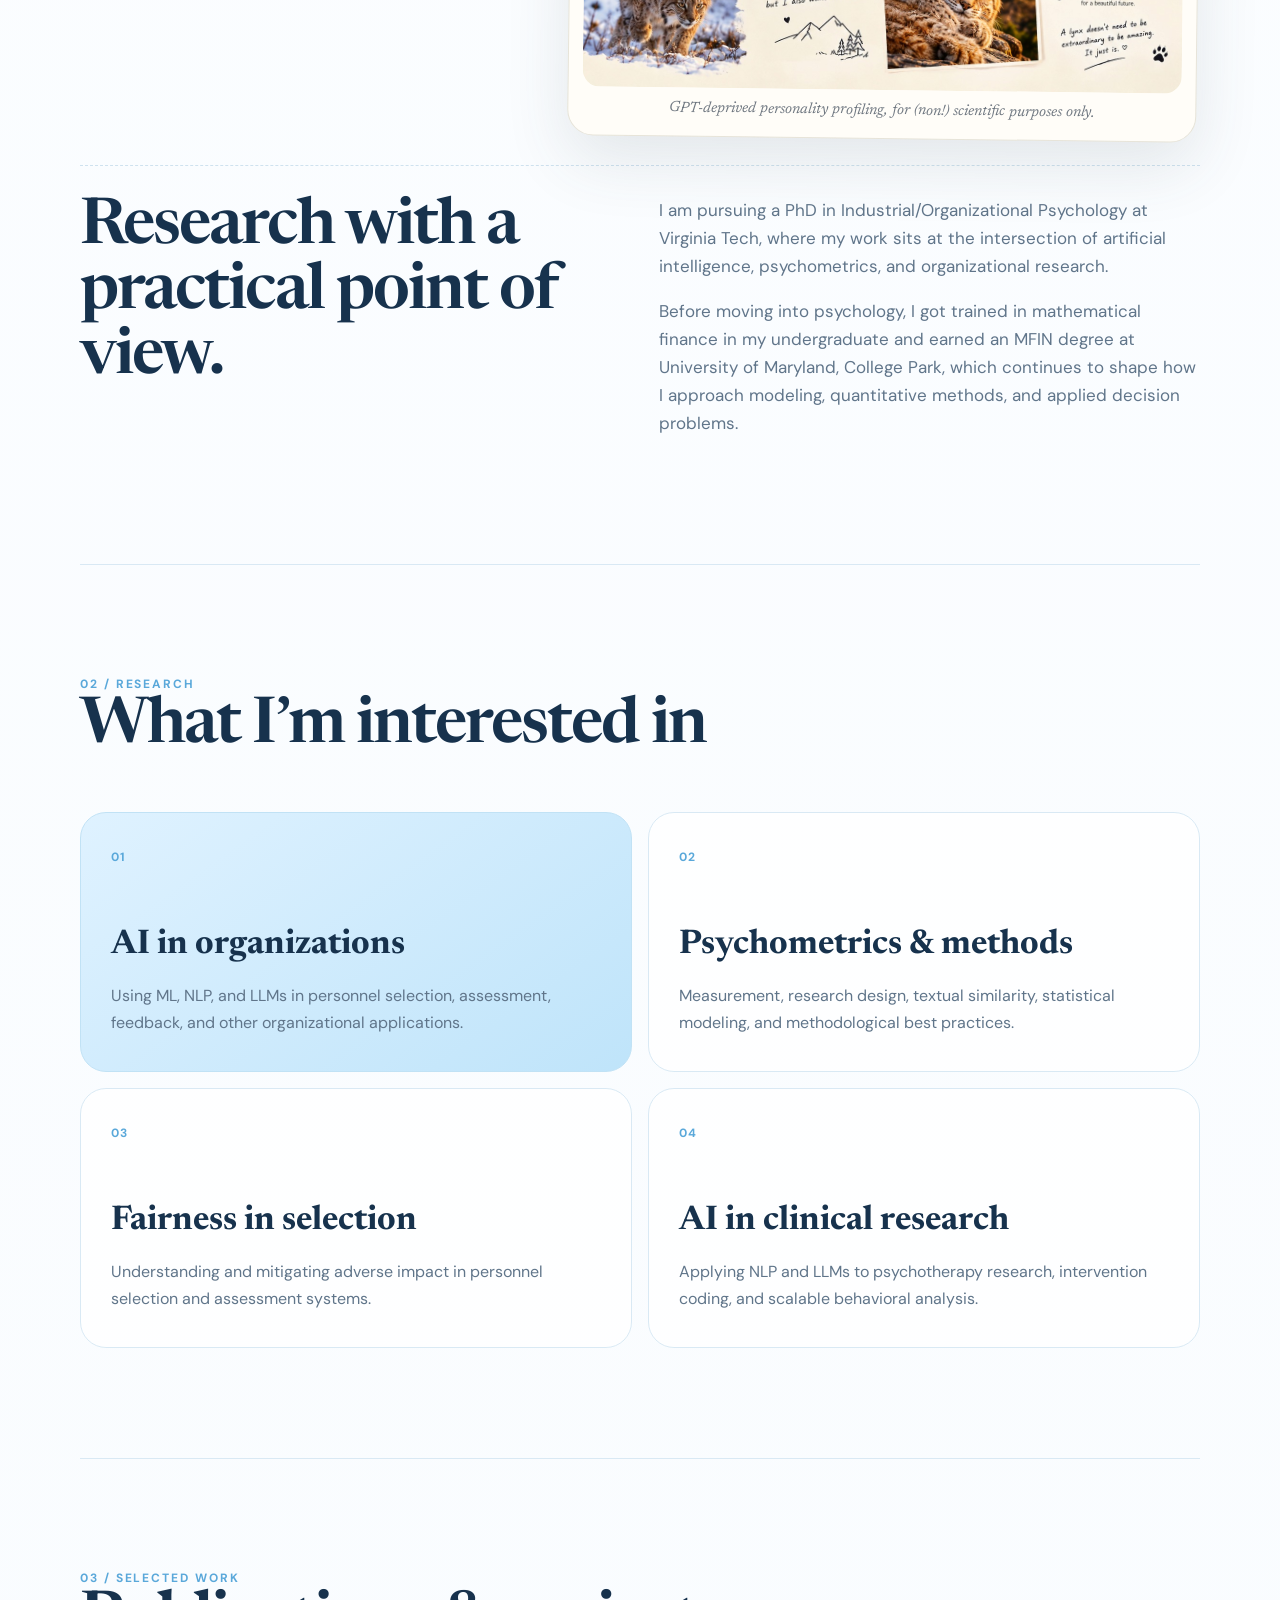
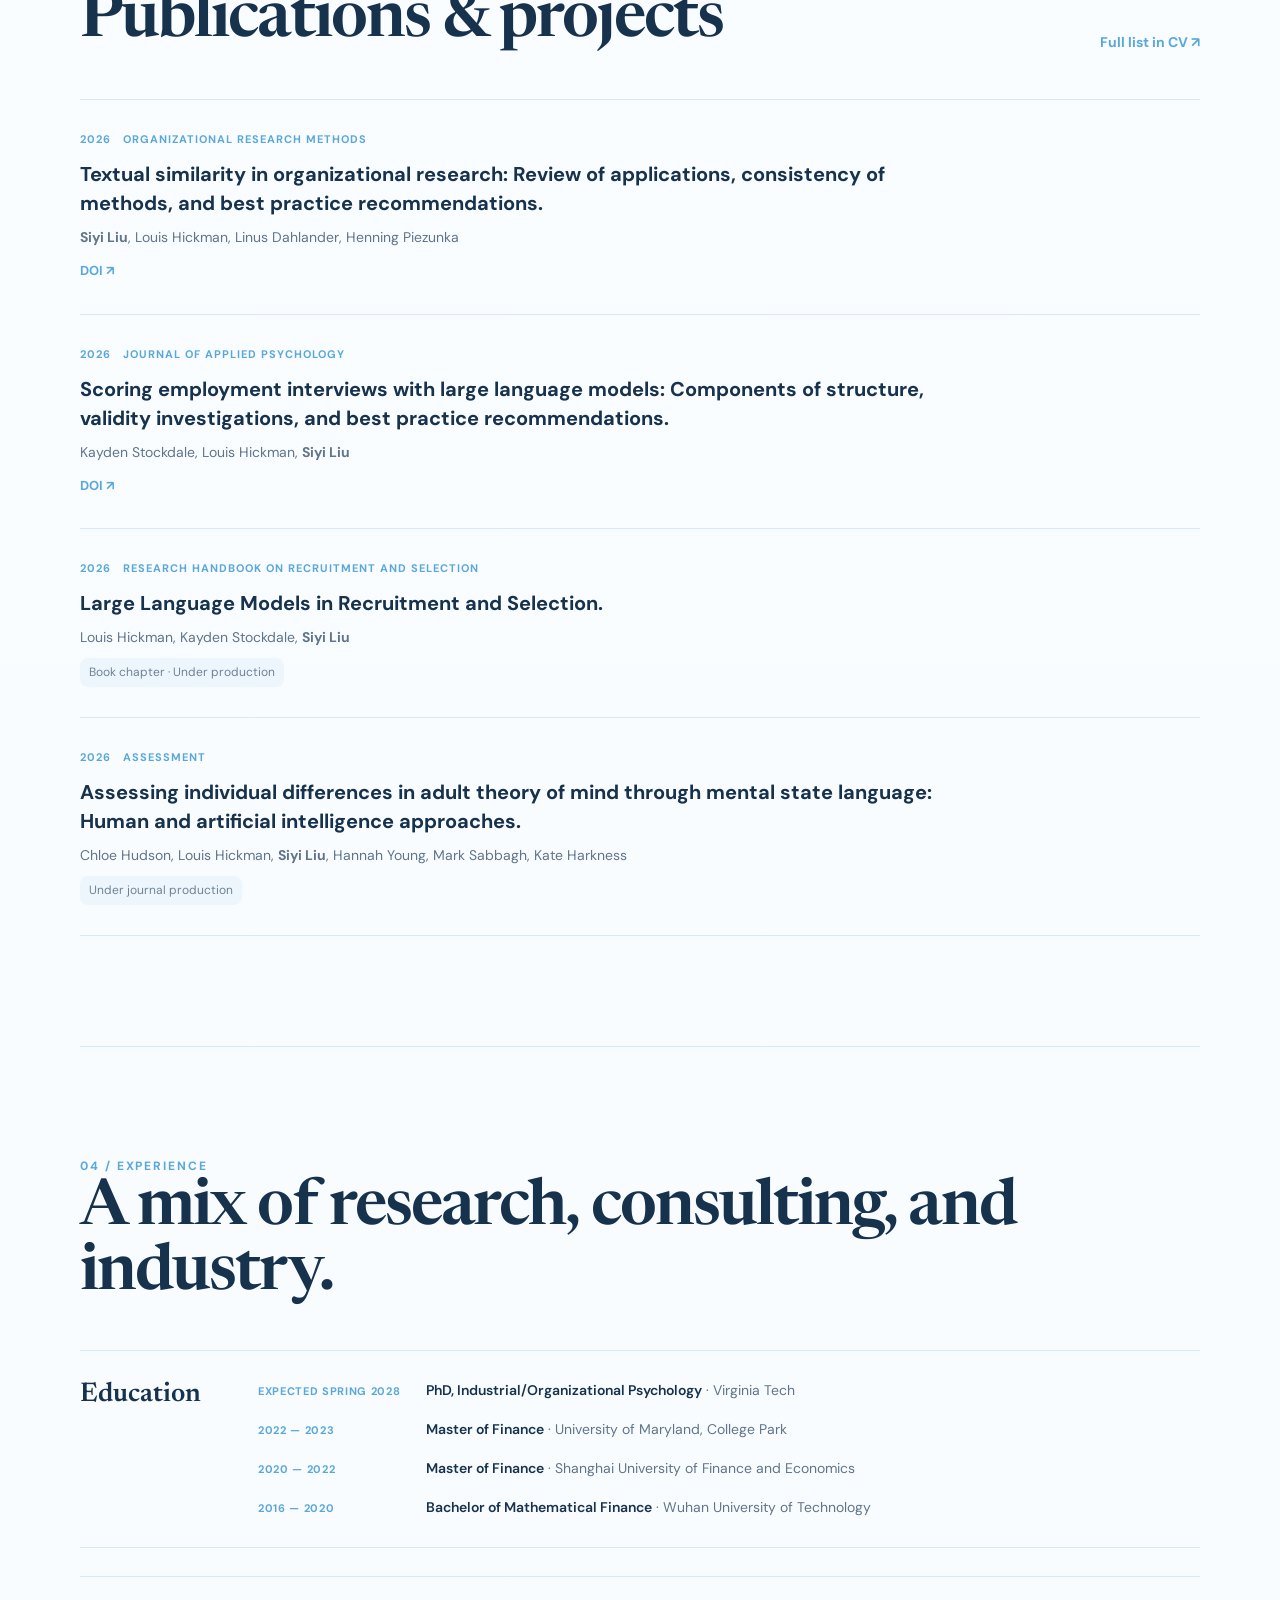
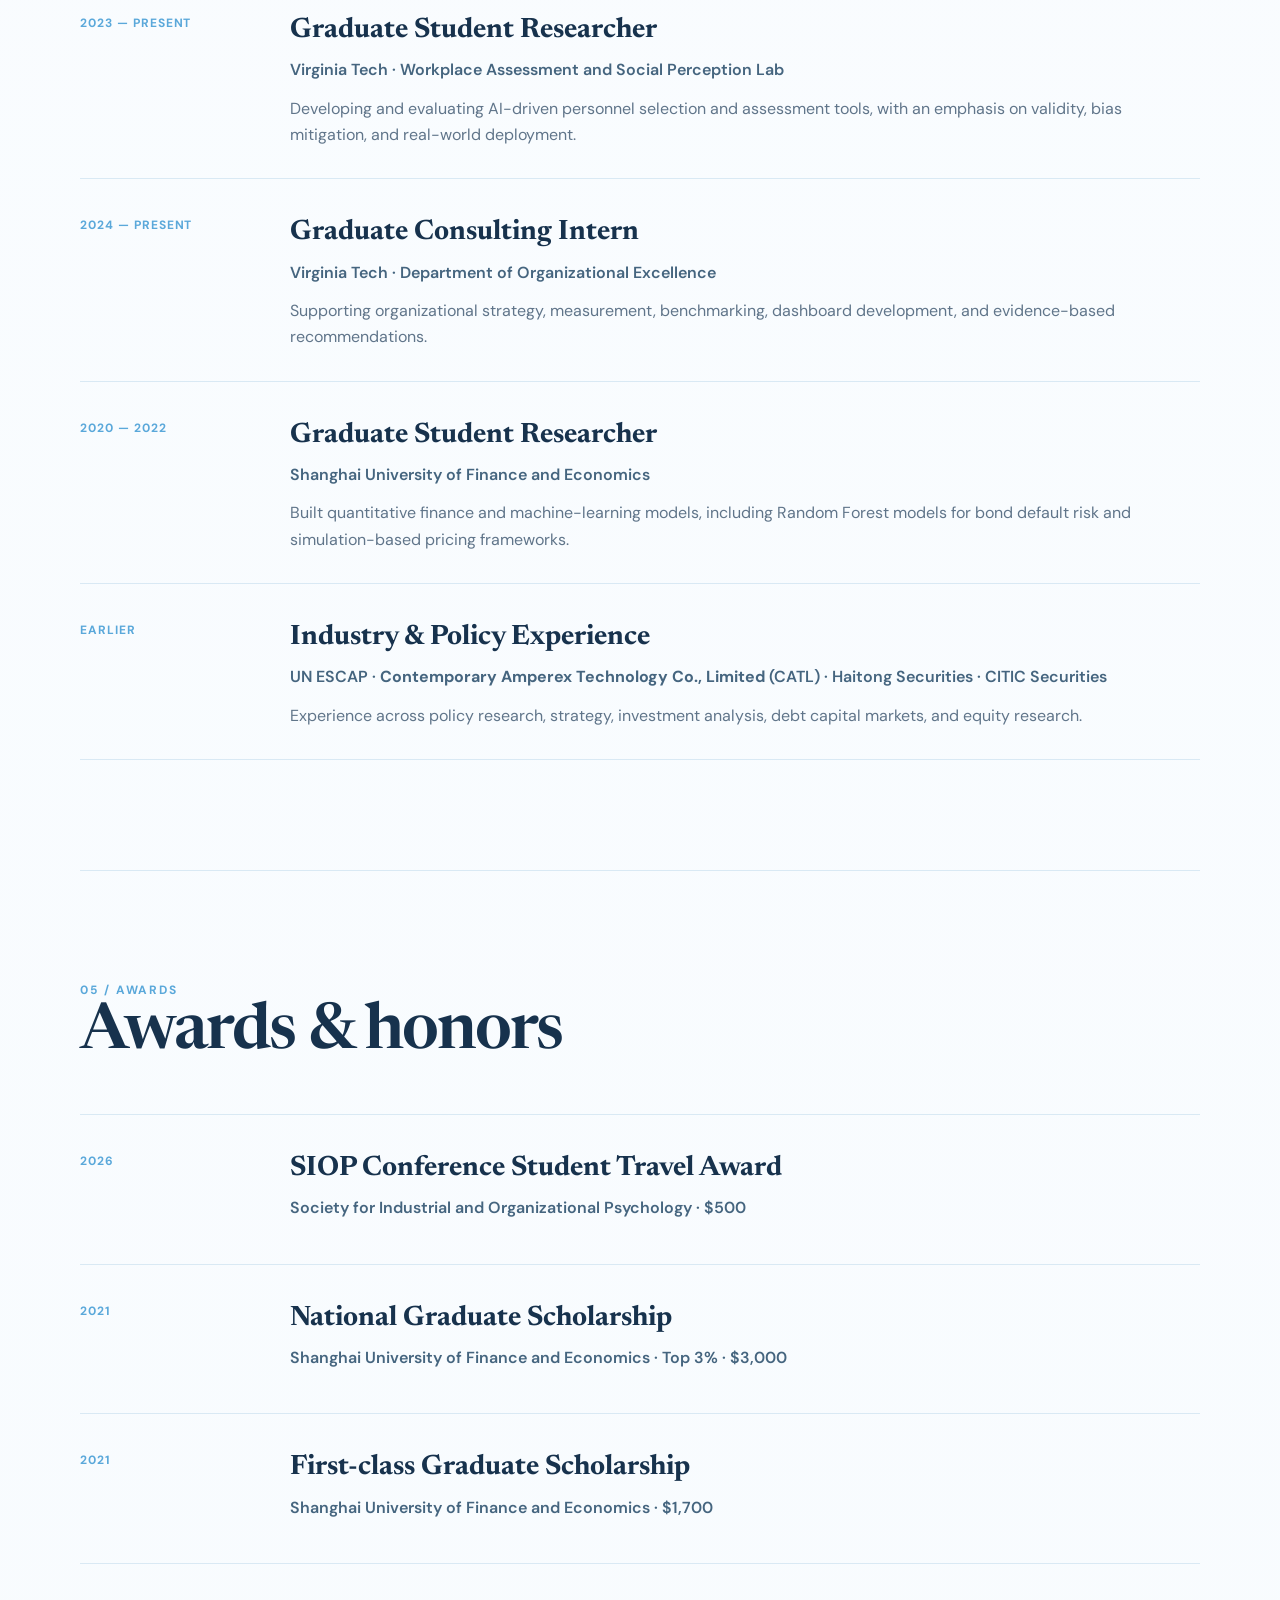
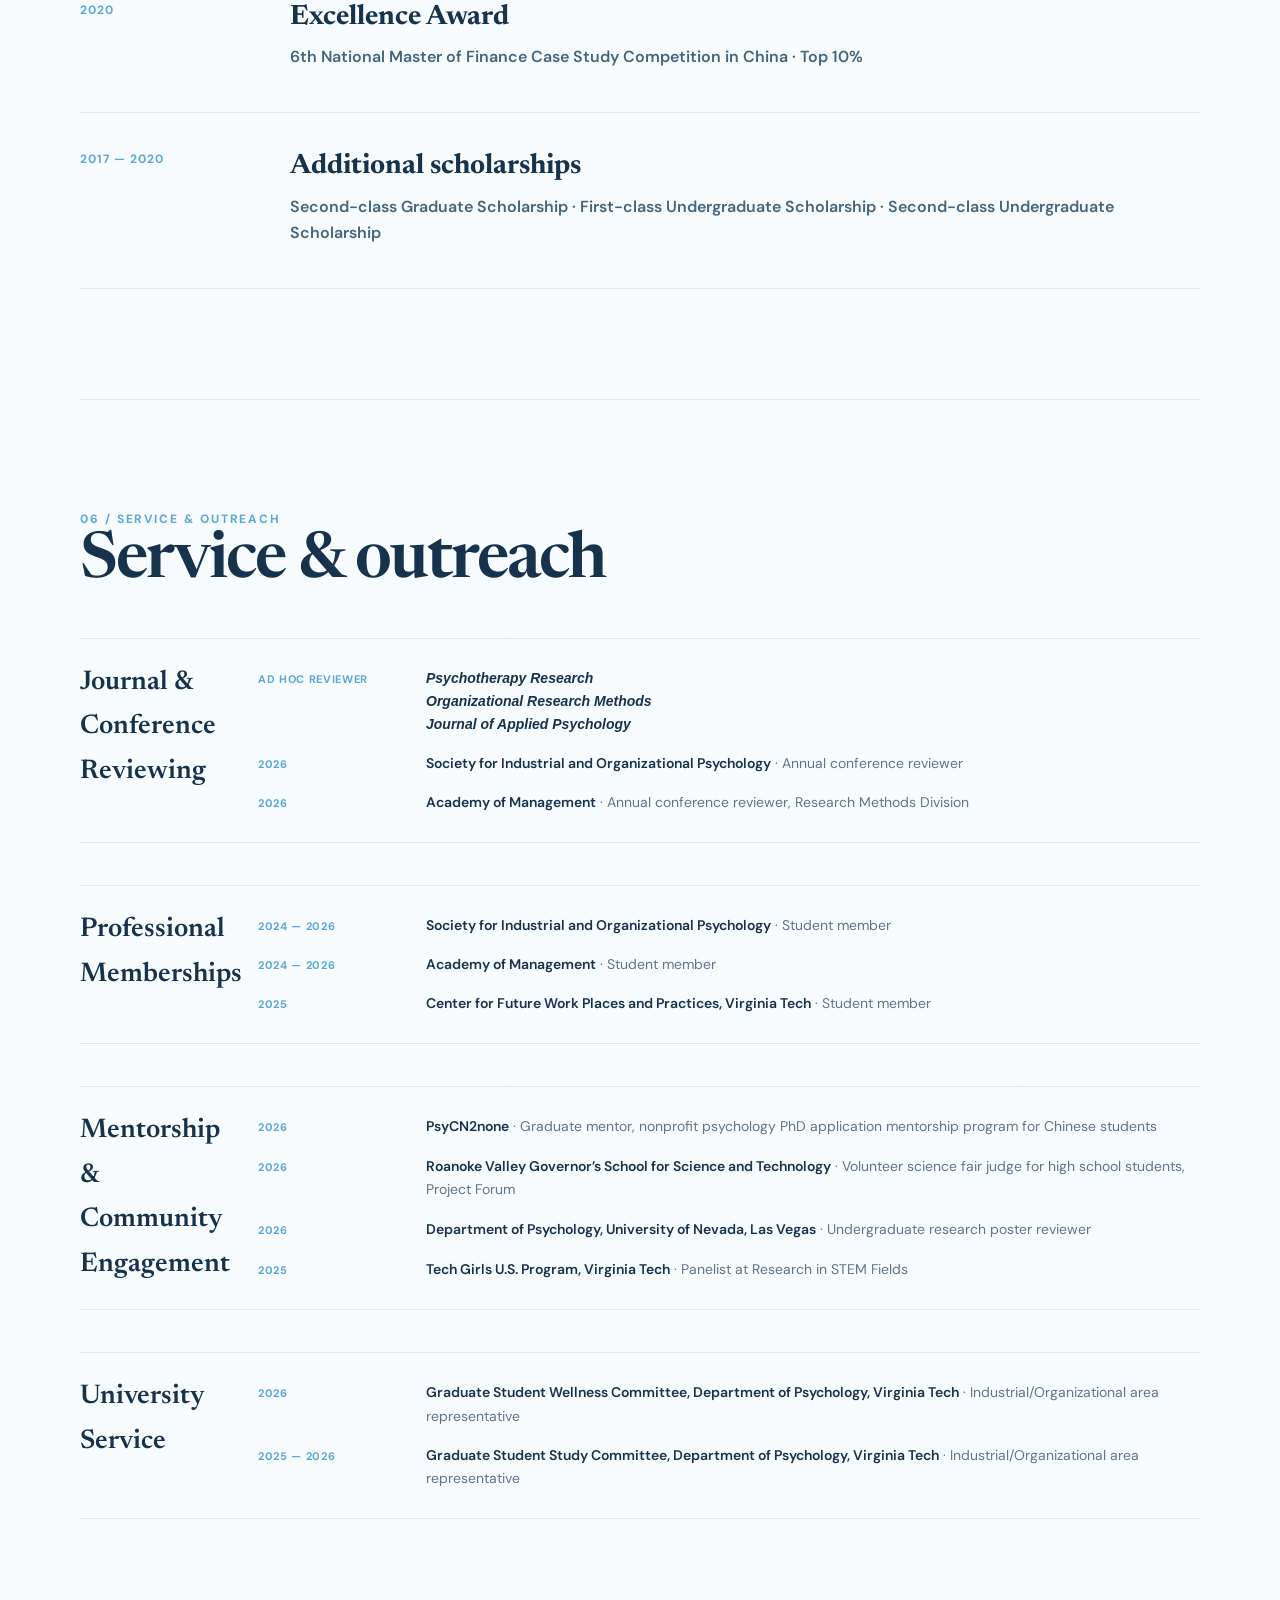
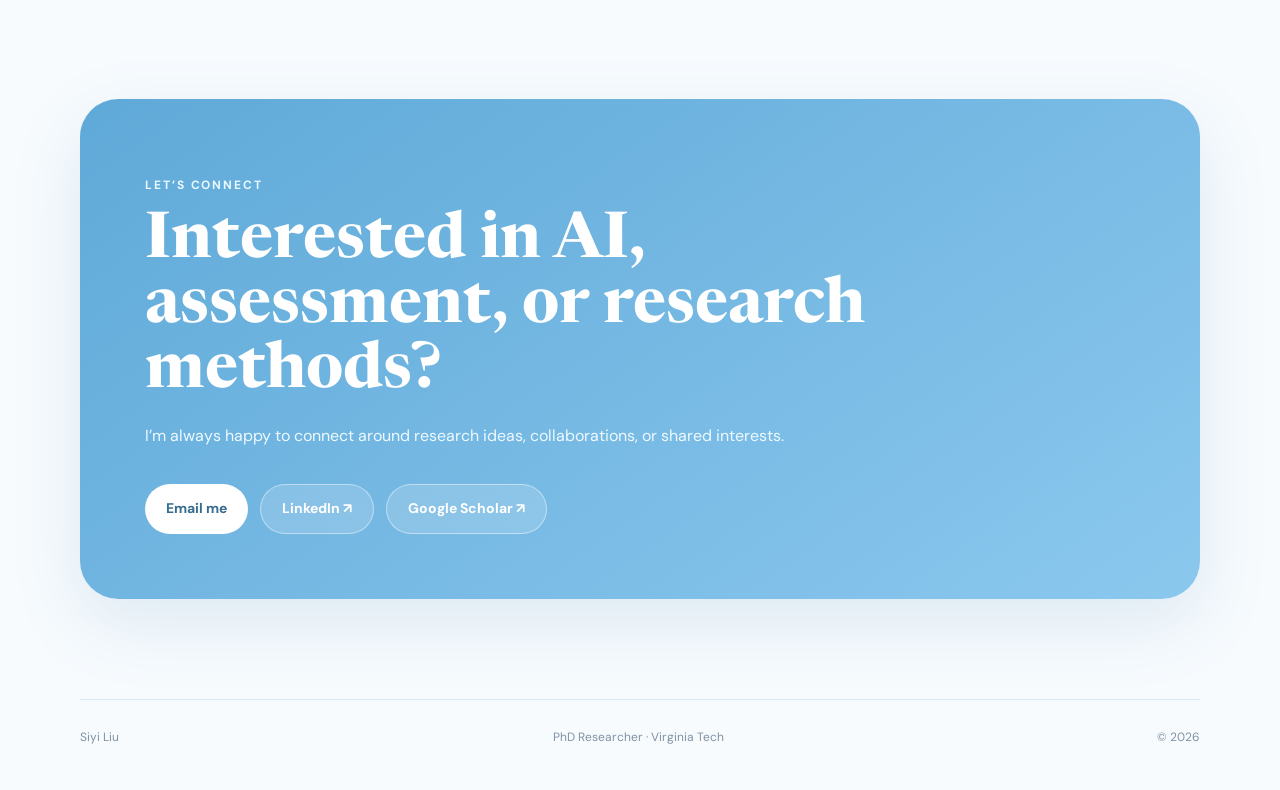
==== commit de1b16da: "Update heading style for industry experience section" ====
--- a/index.html
+++ b/index.html
@@ -195,7 +195,7 @@
         </article>
         <article class="timeline-item compact">
           <div class="time">Earlier</div>
-          <div><h3>Industry & policy experience</h3><p class="org">UN ESCAP · <strong>Contemporary Amperex Technology Co., Limited</strong> (CATL) · Haitong Securities · CITIC Securities</p><p>Experience across policy research, strategy, investment analysis, debt capital markets, and equity research.</p></div>
+          <div><h3>Industry & Policy Experience</h3><p class="org">UN ESCAP · <strong>Contemporary Amperex Technology Co., Limited</strong> (CATL) · Haitong Securities · CITIC Securities</p><p>Experience across policy research, strategy, investment analysis, debt capital markets, and equity research.</p></div>
         </article>
       </div>
     </section>
@@ -290,4 +290,4 @@
 
   <script src="script.js"></script>
 </body>
-</html>+</html>
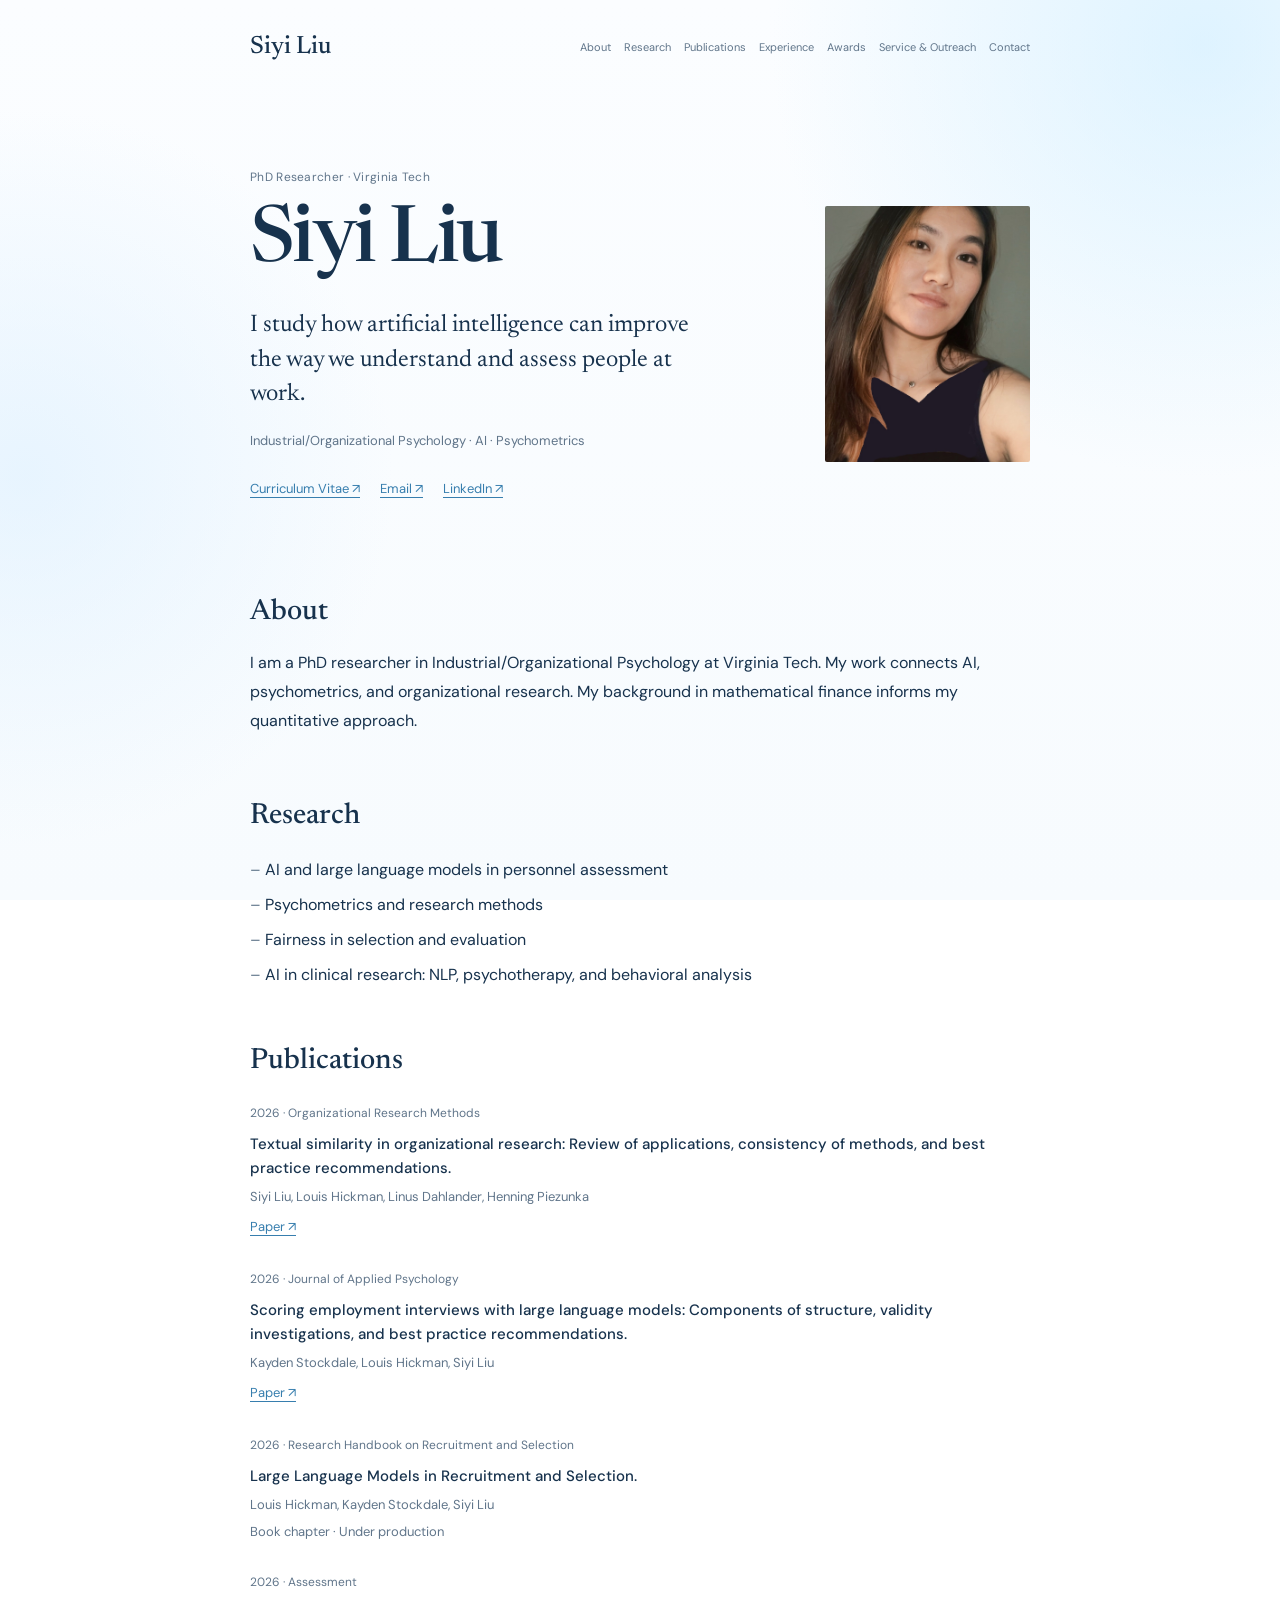
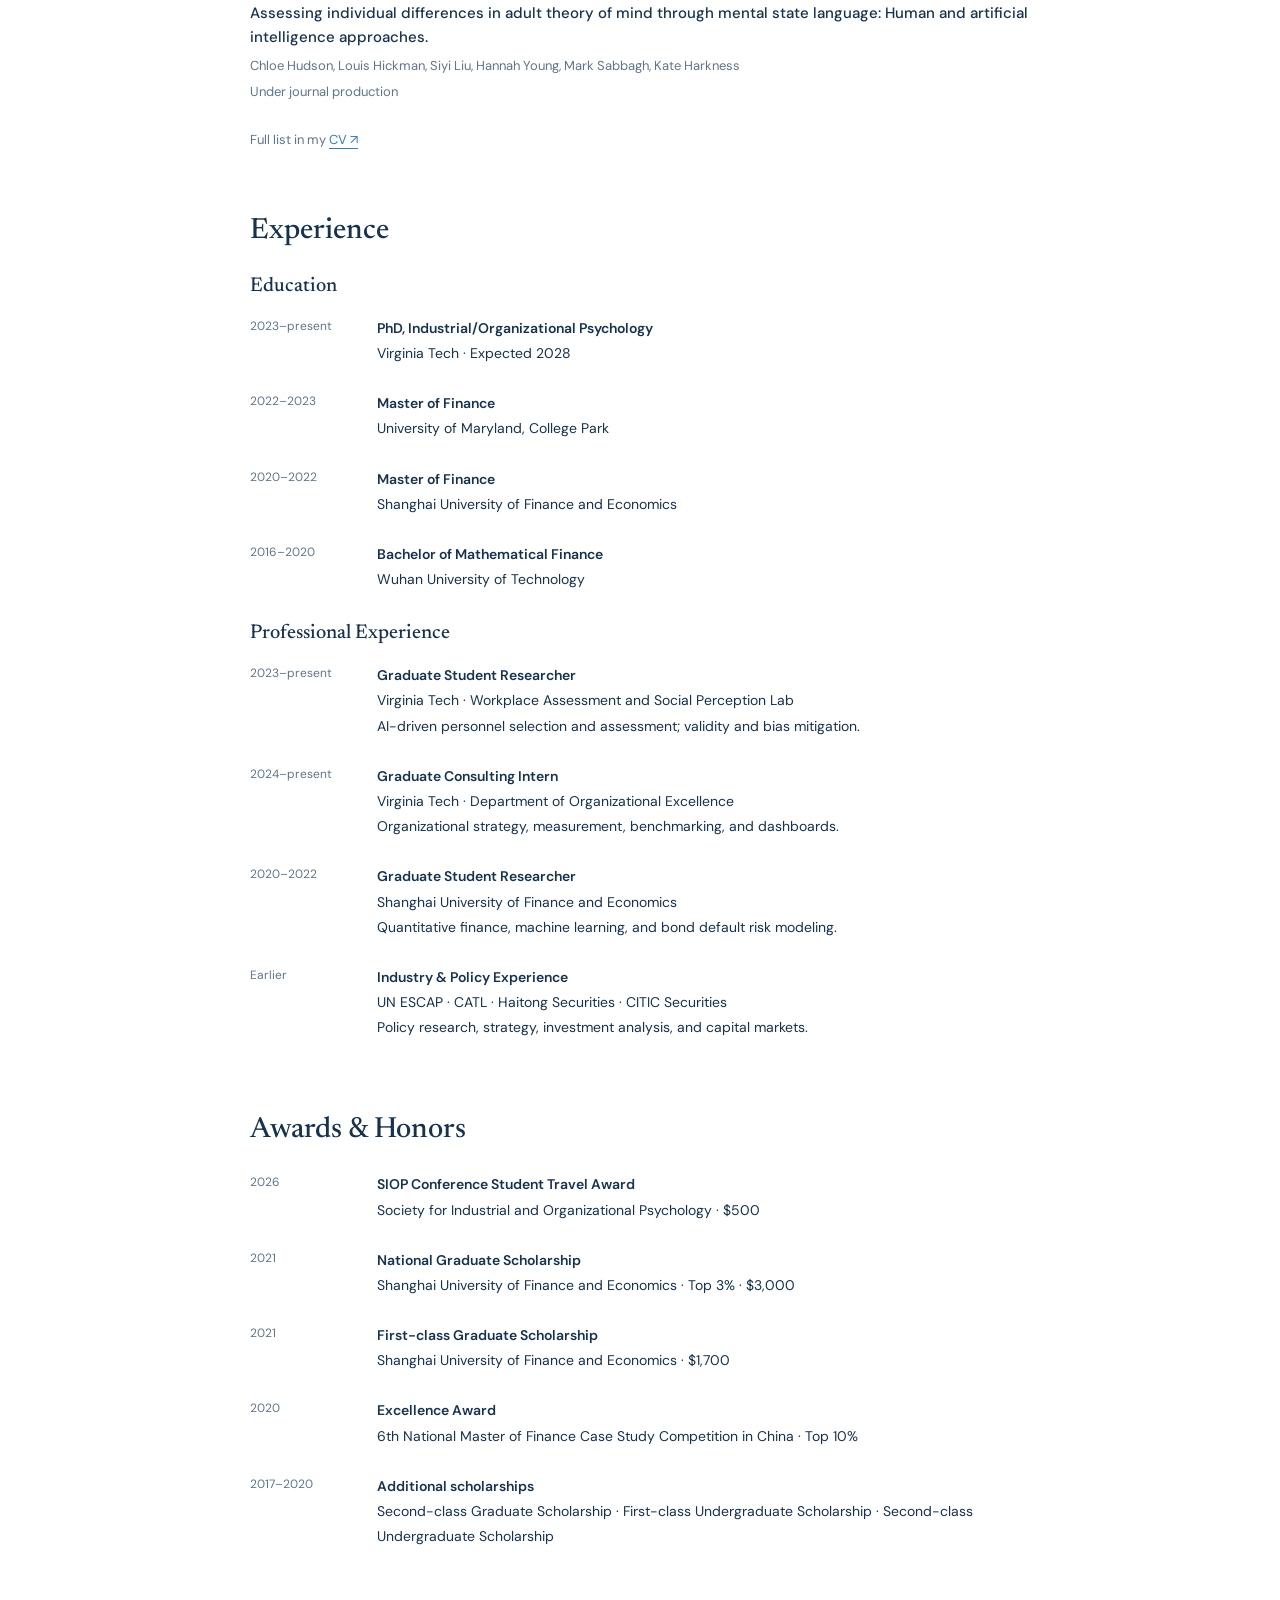
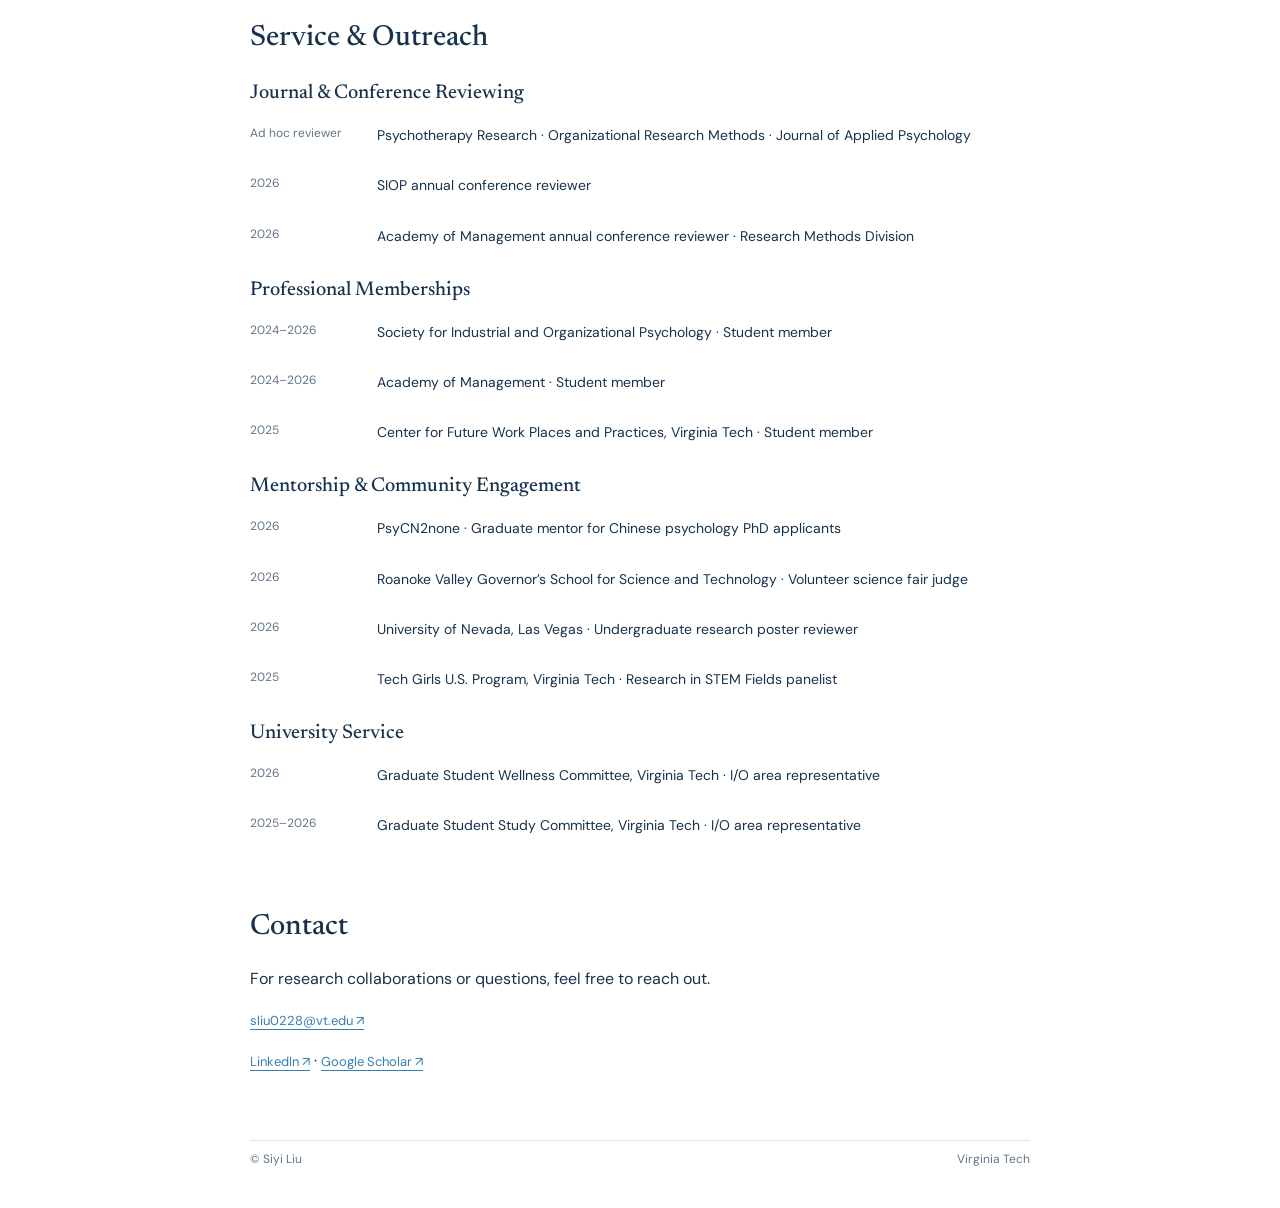
==== commit b213a4c9: "Add files via upload" ====
--- a/index.html
+++ b/index.html
@@ -1,293 +1,27 @@
-<!DOCTYPE html>
+<!doctype html>
 <html lang="en">
 <head>
-  <!-- Google tag (gtag.js) -->
-<script async src="https://www.googletagmanager.com/gtag/js?id=G-S9C31F6MV9"></script>
-<script>
-  window.dataLayer = window.dataLayer || [];
-  function gtag(){dataLayer.push(arguments);}
-  gtag('js', new Date());
-
-  gtag('config', 'G-S9C31F6MV9');
-</script>
-  <meta charset="UTF-8" />
-  <meta name="viewport" content="width=device-width, initial-scale=1.0" />
-  <meta name="description" content="Siyi Liu — PhD researcher in Industrial/Organizational Psychology studying AI, LLMs, personnel assessment, psychometrics, and the future of work." />
-  <title>Siyi Liu | I/O Psychology & AI | Virginia Tech</title>
-  <link rel="preconnect" href="https://fonts.googleapis.com">
-  <link rel="preconnect" href="https://fonts.gstatic.com" crossorigin>
-  <link href="https://fonts.googleapis.com/css2?family=DM+Sans:wght@400;500;600;700&family=Newsreader:opsz,wght@6..72,500;6..72,600&display=swap" rel="stylesheet">
-  <link rel="stylesheet" href="styles.css?v=4" />
+<meta charset="utf-8"><meta name="viewport" content="width=device-width,initial-scale=1">
+<meta name="description" content="Siyi Liu is a PhD researcher at Virginia Tech studying AI, personnel assessment, and psychometrics.">
+<title>Siyi Liu — Researcher</title>
+<link rel="preconnect" href="https://fonts.googleapis.com"><link rel="preconnect" href="https://fonts.gstatic.com" crossorigin>
+<link href="https://fonts.googleapis.com/css2?family=DM+Sans:wght@400;500;600&family=Newsreader:opsz,wght@6..72,400;6..72,500&display=swap" rel="stylesheet">
+<link rel="stylesheet" href="styles.css">
 </head>
 <body>
-  <div class="sky sky-one"></div>
-  <div class="sky sky-two"></div>
-
-  <header class="site-header">
-    <a class="brand" href="#top">Siyi Liu</a>
-    <button class="menu-button" aria-label="Open navigation" aria-expanded="false">☰</button>
-    <nav class="nav-links" aria-label="Primary navigation">
-      <a href="#about">About</a>
-      <a href="#research">Research</a>
-      <a href="#publications">Publications</a>
-      <a href="#experience">Experience</a>
-      <a href="#awards">Awards</a>
-      <a href="#outreach">Service &amp; Outreach</a>
-      <a href="#contact">Contact</a>
-    </nav>
-  </header>
-
-  <main id="top">
-    <section class="hero section-wrap">
-      <div class="hero-copy reveal">
-        <div class="eyebrow">PhD Researcher · Virginia Tech</div>
-        <h1>Hi, I’m <span>Siyi.</span><br>I study people, work, and AI.</h1>
-        <p class="hero-text">I’m a PhD researcher in Industrial/Organizational Psychology interested in how machine learning, NLP, and large language models can improve personnel assessment, feedback, and research methodology.</p>
-        <div class="hero-actions">
-          <a class="button primary" href="#research">Explore my work</a>
-          <a class="button secondary" href="Siyi_Liu_CV.pdf" target="_blank" rel="noopener">View CV ↗</a>
-        </div>
-        <div class="mini-links">
-          <a href="mailto:sliu0228@vt.edu">sliu0228@vt.edu</a>
-          <span>•</span>
-          <a href="https://linkedin.com/in/siyi-liu-b87837249" target="_blank" rel="noopener">LinkedIn</a>
-        </div>
-      </div>
-
-      <div class="hero-gallery reveal delay-1" aria-label="Photos of Siyi Liu">
-        <div class="hero-gallery-left">
-          <figure class="hero-image hero-image-lifestyle">
-            <img src="assets/siyi-lifestyle.jpeg" alt="Siyi Liu outdoors" />
-          </figure>
-
-          <figure class="hero-image hero-image-headshot">
-            <img src="assets/siyi-headshot.jpg" alt="Portrait of Siyi Liu" />
-          </figure>
-        </div>
-
-        <figure class="hero-image hero-image-nature">
-          <img src="assets/siyi-outdoors.jpeg" alt="Siyi Liu outdoors by a river" />
-        </figure>
-      </div>
-    </section>
-
-    <section id="about" class="section-wrap section reveal">
-      <div class="section-label">01 / ABOUT</div>
-
-      <div class="about-playful-head">
-        <div>
-          <p class="tiny-kicker">Before the CV version of me...</p>
-          <h2>Apparently GPT thinks I’m a lynx.</h2>
-        </div>
-        <div class="lynx-card">
-          <img src="assets/gpt-lynx-profile.jpeg" alt="A playful GPT-generated lynx personality profile for Siyi Liu" />
-          <div class="lynx-caption">GPT-deprived personality profiling, for (non!) scientific purposes only.</div>
-        </div>
-      </div>
-
-      <div class="two-col about-professional">
-        <h2>Research with a practical point of view.</h2>
-        <div class="body-copy">
-          <p>I am pursuing a PhD in Industrial/Organizational Psychology at Virginia Tech, where my work sits at the intersection of artificial intelligence, psychometrics, and organizational research.</p>
-          <p>Before moving into psychology, I got trained in mathematical finance in my undergraduate and earned an MFIN degree at University of Maryland, College Park, which continues to shape how I approach modeling, quantitative methods, and applied decision problems.</p>
-        </div>
-      </div>
-    </section>
-
-    <section id="research" class="section-wrap section reveal">
-      <div class="section-label">02 / RESEARCH</div>
-      <h2 class="section-title">What I’m interested in</h2>
-      <div class="research-grid">
-        <article class="research-card featured">
-          <span class="number">01</span>
-          <h3>AI in organizations</h3>
-          <p>Using ML, NLP, and LLMs in personnel selection, assessment, feedback, and other organizational applications.</p>
-        </article>
-        <article class="research-card">
-          <span class="number">02</span>
-          <h3>Psychometrics & methods</h3>
-          <p>Measurement, research design, textual similarity, statistical modeling, and methodological best practices.</p>
-        </article>
-        <article class="research-card">
-          <span class="number">03</span>
-          <h3>Fairness in selection</h3>
-          <p>Understanding and mitigating adverse impact in personnel selection and assessment systems.</p>
-        </article>
-        <article class="research-card">
-          <span class="number">04</span>
-          <h3>AI in clinical research</h3>
-          <p>Applying NLP and LLMs to psychotherapy research, intervention coding, and scalable behavioral analysis.</p>
-        </article>
-      </div>
-    </section>
-
-    <section id="publications" class="section-wrap section reveal">
-      <div class="section-label">03 / SELECTED WORK</div>
-      <div class="section-head-row">
-        <h2 class="section-title">Publications & projects</h2>
-        <a class="text-link" href="Siyi_Liu_CV.pdf" target="_blank" rel="noopener">Full list in CV ↗</a>
-      </div>
-      <div class="publication-list">
-        <article class="pub-item">
-          <div class="pub-meta"><span>2026</span><span>Organizational Research Methods</span></div>
-          <h3>Textual similarity in organizational research: Review of applications, consistency of methods, and best practice recommendations.</h3>
-          <p><strong>Siyi Liu</strong>, Louis Hickman, Linus Dahlander, Henning Piezunka</p>
-          <a href="https://doi.org/10.1177/10944281261432629" target="_blank" rel="noopener">DOI ↗</a>
-        </article>
-        <article class="pub-item">
-          <div class="pub-meta"><span>2026</span><span>Journal of Applied Psychology</span></div>
-          <h3>Scoring employment interviews with large language models: Components of structure, validity investigations, and best practice recommendations.</h3>
-          <p>Kayden Stockdale, Louis Hickman, <strong>Siyi Liu</strong></p>
-          <a href="https://doi.org/10.1037/apl0001396" target="_blank" rel="noopener">DOI ↗</a>
-        </article>
-        <article class="pub-item">
-          <div class="pub-meta"><span>2026</span><span>Research Handbook on Recruitment and Selection</span></div>
-          <h3>Large Language Models in Recruitment and Selection.</h3>
-          <p>Louis Hickman, Kayden Stockdale, <strong>Siyi Liu</strong></p>
-          <span class="soft-label">Book chapter · Under production</span>
-        </article>
-        <article class="pub-item">
-          <div class="pub-meta"><span>2026</span><span>Assessment</span></div>
-          <h3>Assessing individual differences in adult theory of mind through mental state language: Human and artificial intelligence approaches.</h3>
-          <p>Chloe Hudson, Louis Hickman, <strong>Siyi Liu</strong>, Hannah Young, Mark Sabbagh, Kate Harkness</p>
-          <span class="soft-label">Under journal production</span>
-        </article>
-      </div>
-    </section>
-
-    <section id="experience" class="section-wrap section reveal">
-      <div class="section-label">04 / EXPERIENCE</div>
-      <h2 class="section-title">A mix of research, consulting, and industry.</h2>
-      <div class="education-compact" aria-label="Education">
-        <div class="education-heading">Education</div>
-        <div class="education-list">
-          <div class="education-row">
-            <span class="education-time">Expected Spring 2028</span>
-            <span><strong>PhD, Industrial/Organizational Psychology</strong> · Virginia Tech</span>
-          </div>
-          <div class="education-row">
-            <span class="education-time">2022 — 2023</span>
-            <span><strong>Master of Finance</strong> · University of Maryland, College Park</span>
-          </div>
-          <div class="education-row">
-            <span class="education-time">2020 — 2022</span>
-            <span><strong>Master of Finance</strong> · Shanghai University of Finance and Economics</span>
-          </div>
-          <div class="education-row">
-            <span class="education-time">2016 — 2020</span>
-            <span><strong>Bachelor of Mathematical Finance</strong> · Wuhan University of Technology</span>
-          </div>
-        </div>
-      </div>
-
-      <div class="timeline professional-timeline">
-        <article class="timeline-item">
-          <div class="time">2023 — Present</div>
-          <div><h3>Graduate Student Researcher</h3><p class="org">Virginia Tech · Workplace Assessment and Social Perception Lab</p><p>Developing and evaluating AI-driven personnel selection and assessment tools, with an emphasis on validity, bias mitigation, and real-world deployment.</p></div>
-        </article>
-        <article class="timeline-item">
-          <div class="time">2024 — Present</div>
-          <div><h3>Graduate Consulting Intern</h3><p class="org">Virginia Tech · Department of Organizational Excellence</p><p>Supporting organizational strategy, measurement, benchmarking, dashboard development, and evidence-based recommendations.</p></div>
-        </article>
-        <article class="timeline-item">
-          <div class="time">2020 — 2022</div>
-          <div><h3>Graduate Student Researcher</h3><p class="org">Shanghai University of Finance and Economics</p><p>Built quantitative finance and machine-learning models, including Random Forest models for bond default risk and simulation-based pricing frameworks.</p></div>
-        </article>
-        <article class="timeline-item compact">
-          <div class="time">Earlier</div>
-          <div><h3>Industry & Policy Experience</h3><p class="org">UN ESCAP · <strong>Contemporary Amperex Technology Co., Limited</strong> (CATL) · Haitong Securities · CITIC Securities</p><p>Experience across policy research, strategy, investment analysis, debt capital markets, and equity research.</p></div>
-        </article>
-      </div>
-    </section>
-
-    <section id="awards" class="section-wrap section reveal">
-      <div class="section-label">05 / AWARDS</div>
-      <h2 class="section-title">Awards & honors</h2>
-      <div class="timeline awards-list">
-        <article class="timeline-item">
-          <div class="time">2026</div>
-          <div><h3>SIOP Conference Student Travel Award</h3><p class="org">Society for Industrial and Organizational Psychology · $500</p></div>
-        </article>
-        <article class="timeline-item">
-          <div class="time">2021</div>
-          <div><h3>National Graduate Scholarship</h3><p class="org">Shanghai University of Finance and Economics · Top 3% · $3,000</p></div>
-        </article>
-        <article class="timeline-item">
-          <div class="time">2021</div>
-          <div><h3>First-class Graduate Scholarship</h3><p class="org">Shanghai University of Finance and Economics · $1,700</p></div>
-        </article>
-        <article class="timeline-item">
-          <div class="time">2020</div>
-          <div><h3>Excellence Award</h3><p class="org">6th National Master of Finance Case Study Competition in China · Top 10%</p></div>
-        </article>
-        <article class="timeline-item compact">
-          <div class="time">2017 — 2020</div>
-          <div><h3>Additional scholarships</h3><p class="org">Second-class Graduate Scholarship · First-class Undergraduate Scholarship · Second-class Undergraduate Scholarship</p></div>
-        </article>
-      </div>
-    </section>
-
-    <section id="outreach" class="section-wrap section reveal">
-      <div class="section-label">06 / SERVICE &amp; OUTREACH</div>
-      <h2 class="section-title">Service &amp; outreach</h2>
-
-      <div class="education-compact">
-        <div class="education-heading">Journal &amp; Conference Reviewing</div>
-        <div class="education-list">
-          <div class="education-row"><span class="education-time">Ad hoc reviewer</span><span><strong><em>Psychotherapy Research</em></strong><br><strong><em>Organizational Research Methods</em></strong><br><strong><em>Journal of Applied Psychology</em></strong></span></div>
-          <div class="education-row"><span class="education-time">2026</span><span><strong>Society for Industrial and Organizational Psychology</strong> · Annual conference reviewer</span></div>
-          <div class="education-row"><span class="education-time">2026</span><span><strong>Academy of Management</strong> · Annual conference reviewer, Research Methods Division</span></div>
-        </div>
-      </div>
-
-      <div class="education-compact">
-        <div class="education-heading">Professional Memberships</div>
-        <div class="education-list">
-          <div class="education-row"><span class="education-time">2024 — 2026</span><span><strong>Society for Industrial and Organizational Psychology</strong> · Student member</span></div>
-          <div class="education-row"><span class="education-time">2024 — 2026</span><span><strong>Academy of Management</strong> · Student member</span></div>
-          <div class="education-row"><span class="education-time">2025</span><span><strong>Center for Future Work Places and Practices, Virginia Tech</strong> · Student member</span></div>
-        </div>
-      </div>
-
-      <div class="education-compact">
-        <div class="education-heading">Mentorship &amp; Community Engagement</div>
-        <div class="education-list">
-          <div class="education-row"><span class="education-time">2026</span><span><strong>PsyCN2none</strong> · Graduate mentor, nonprofit psychology PhD application mentorship program for Chinese students</span></div>
-          <div class="education-row"><span class="education-time">2026</span><span><strong>Roanoke Valley Governor’s School for Science and Technology</strong> · Volunteer science fair judge for high school students, Project Forum</span></div>
-          <div class="education-row"><span class="education-time">2026</span><span><strong>Department of Psychology, University of Nevada, Las Vegas</strong> · Undergraduate research poster reviewer</span></div>
-          <div class="education-row"><span class="education-time">2025</span><span><strong>Tech Girls U.S. Program, Virginia Tech</strong> · Panelist at Research in STEM Fields</span></div>
-        </div>
-      </div>
-
-      <div class="education-compact">
-        <div class="education-heading">University Service</div>
-        <div class="education-list">
-          <div class="education-row"><span class="education-time">2026</span><span><strong>Graduate Student Wellness Committee, Department of Psychology, Virginia Tech</strong> · Industrial/Organizational area representative</span></div>
-          <div class="education-row"><span class="education-time">2025 — 2026</span><span><strong>Graduate Student Study Committee, Department of Psychology, Virginia Tech</strong> · Industrial/Organizational area representative</span></div>
-        </div>
-      </div>
-    </section>
-
-    <section id="contact" class="section-wrap contact-section reveal">
-      <div class="contact-card">
-        <p class="section-label light">LET’S CONNECT</p>
-        <h2>Interested in AI, assessment, or research methods?</h2>
-        <p>I’m always happy to connect around research ideas, collaborations, or shared interests.</p>
-        <div class="hero-actions">
-          <a class="button white" href="mailto:sliu0228@vt.edu">Email me</a>
-          <a class="button glass" href="https://linkedin.com/in/siyi-liu-b87837249" target="_blank" rel="noopener">LinkedIn ↗</a>
-          <a class="button glass" href="https://scholar.google.com/citations?user=f9Wrm1MAAAAJ&hl=en" target="_blank" rel="noopener">Google Scholar ↗</a>
-        </div>
-      </div>
-    </section>
-  </main>
-
-  <footer>
-    <div>Siyi Liu</div>
-    <div>PhD Researcher · Virginia Tech</div>
-    <div>© <span id="year"></span></div>
-  </footer>
-
-  <script src="script.js"></script>
-</body>
-</html>
+<header class="header wrap"><a class="logo" href="#top">Siyi Liu</a><nav><a href="#about">About</a><a href="#research">Research</a><a href="#publications">Publications</a><a href="#experience">Experience</a><a href="#awards">Awards</a><a href="#outreach">Service &amp; Outreach</a><a href="#contact">Contact</a></nav></header>
+<main id="top" class="wrap">
+<section class="intro"><div><p class="eyebrow">PhD Researcher · Virginia Tech</p><h1>Siyi Liu</h1><p class="lead">I study how artificial intelligence can improve the way we understand and assess people at work.</p><p class="muted">Industrial/Organizational Psychology · AI · Psychometrics</p><div class="links"><a href="Siyi_Liu_CV.pdf" target="_blank" rel="noopener">Curriculum Vitae ↗</a><a href="mailto:sliu0228@vt.edu">Email ↗</a><a href="https://linkedin.com/in/siyi-liu-b87837249" target="_blank" rel="noopener">LinkedIn ↗</a></div></div><img class="portrait" src="assets/siyi-headshot.jpg" alt="Professional portrait of Siyi Liu"></section>
+<section id="about" class="section"><h2>About</h2><div><p>I am a PhD researcher in Industrial/Organizational Psychology at Virginia Tech. My work connects AI, psychometrics, and organizational research. My background in mathematical finance informs my quantitative approach.</p></div></section>
+<section id="research" class="section"><h2>Research</h2><div><ul class="interests"><li>AI and large language models in personnel assessment</li><li>Psychometrics and research methods</li><li>Fairness in selection and evaluation</li><li>AI in clinical research: NLP, psychotherapy, and behavioral analysis</li></ul></div></section>
+<section id="publications" class="section"><h2>Publications</h2><div class="pubs"><article><span>2026 · Organizational Research Methods</span><h3>Textual similarity in organizational research: Review of applications, consistency of methods, and best practice recommendations.</h3><p>Siyi Liu, Louis Hickman, Linus Dahlander, Henning Piezunka</p><a href="https://doi.org/10.1177/10944281261432629">Paper ↗</a></article><article><span>2026 · Journal of Applied Psychology</span><h3>Scoring employment interviews with large language models: Components of structure, validity investigations, and best practice recommendations.</h3><p>Kayden Stockdale, Louis Hickman, Siyi Liu</p><a href="https://doi.org/10.1037/apl0001396">Paper ↗</a></article><article><span>2026 · Research Handbook on Recruitment and Selection</span><h3>Large Language Models in Recruitment and Selection.</h3><p>Louis Hickman, Kayden Stockdale, Siyi Liu</p><p>Book chapter · Under production</p></article><article><span>2026 · Assessment</span><h3>Assessing individual differences in adult theory of mind through mental state language: Human and artificial intelligence approaches.</h3><p>Chloe Hudson, Louis Hickman, Siyi Liu, Hannah Young, Mark Sabbagh, Kate Harkness</p><p>Under journal production</p></article><p class="more">Full list in my <a href="Siyi_Liu_CV.pdf">CV ↗</a></p></div></section>
+<section id="experience" class="section"><h2>Experience</h2><h3 class="subheading">Education</h3><div class="entries"><div><span>2023–present</span><p><strong>PhD, Industrial/Organizational Psychology</strong><br>Virginia Tech · Expected 2028</p></div><div><span>2022–2023</span><p><strong>Master of Finance</strong><br>University of Maryland, College Park</p></div><div><span>2020–2022</span><p><strong>Master of Finance</strong><br>Shanghai University of Finance and Economics</p></div><div><span>2016–2020</span><p><strong>Bachelor of Mathematical Finance</strong><br>Wuhan University of Technology</p></div></div><h3 class="subheading">Professional Experience</h3><div class="entries">
+<div><span>2023–present</span><p><strong>Graduate Student Researcher</strong><br>Virginia Tech · Workplace Assessment and Social Perception Lab<br>AI-driven personnel selection and assessment; validity and bias mitigation.</p></div>
+<div><span>2024–present</span><p><strong>Graduate Consulting Intern</strong><br>Virginia Tech · Department of Organizational Excellence<br>Organizational strategy, measurement, benchmarking, and dashboards.</p></div>
+<div><span>2020–2022</span><p><strong>Graduate Student Researcher</strong><br>Shanghai University of Finance and Economics<br>Quantitative finance, machine learning, and bond default risk modeling.</p></div>
+<div><span>Earlier</span><p><strong>Industry &amp; Policy Experience</strong><br>UN ESCAP · CATL · Haitong Securities · CITIC Securities<br>Policy research, strategy, investment analysis, and capital markets.</p></div>
+</div></section>
+<section id="awards" class="section"><h2>Awards &amp; Honors</h2><div class="entries"><div><span>2026</span><p><strong>SIOP Conference Student Travel Award</strong><br>Society for Industrial and Organizational Psychology · $500</p></div><div><span>2021</span><p><strong>National Graduate Scholarship</strong><br>Shanghai University of Finance and Economics · Top 3% · $3,000</p></div><div><span>2021</span><p><strong>First-class Graduate Scholarship</strong><br>Shanghai University of Finance and Economics · $1,700</p></div><div><span>2020</span><p><strong>Excellence Award</strong><br>6th National Master of Finance Case Study Competition in China · Top 10%</p></div><div><span>2017–2020</span><p><strong>Additional scholarships</strong><br>Second-class Graduate Scholarship · First-class Undergraduate Scholarship · Second-class Undergraduate Scholarship</p></div></div></section><section id="outreach" class="section"><h2>Service &amp; Outreach</h2><h3 class="subheading">Journal & Conference Reviewing</h3><div class="entries"><div><span>Ad hoc reviewer</span><p>Psychotherapy Research · Organizational Research Methods · Journal of Applied Psychology</p></div><div><span>2026</span><p>SIOP annual conference reviewer</p></div><div><span>2026</span><p>Academy of Management annual conference reviewer · Research Methods Division</p></div></div><h3 class="subheading">Professional Memberships</h3><div class="entries"><div><span>2024–2026</span><p>Society for Industrial and Organizational Psychology · Student member</p></div><div><span>2024–2026</span><p>Academy of Management · Student member</p></div><div><span>2025</span><p>Center for Future Work Places and Practices, Virginia Tech · Student member</p></div></div><h3 class="subheading">Mentorship & Community Engagement</h3><div class="entries"><div><span>2026</span><p>PsyCN2none · Graduate mentor for Chinese psychology PhD applicants</p></div><div><span>2026</span><p>Roanoke Valley Governor’s School for Science and Technology · Volunteer science fair judge</p></div><div><span>2026</span><p>University of Nevada, Las Vegas · Undergraduate research poster reviewer</p></div><div><span>2025</span><p>Tech Girls U.S. Program, Virginia Tech · Research in STEM Fields panelist</p></div></div><h3 class="subheading">University Service</h3><div class="entries"><div><span>2026</span><p>Graduate Student Wellness Committee, Virginia Tech · I/O area representative</p></div><div><span>2025–2026</span><p>Graduate Student Study Committee, Virginia Tech · I/O area representative</p></div></div></section>
+<section id="contact" class="section"><h2>Contact</h2><div><p>For research collaborations or questions, feel free to reach out.</p><a href="mailto:sliu0228@vt.edu">sliu0228@vt.edu ↗</a><p class="contact-links"><a href="https://linkedin.com/in/siyi-liu-b87837249" target="_blank" rel="noopener">LinkedIn ↗</a> · <a href="https://scholar.google.com/citations?user=f9Wrm1MAAAAJ&hl=en" target="_blank" rel="noopener">Google Scholar ↗</a></p></div></section>
+</main><footer class="wrap">© Siyi Liu <span>Virginia Tech</span></footer>
+</body></html>
--- a/styles.css
+++ b/styles.css
@@ -1,278 +1,14 @@
-:root {
-  --ink: #17324d;
-  --muted: #60758a;
-  --blue: #8fc8ee;
-  --blue-dark: #5aa8da;
-  --blue-soft: #e8f5fd;
-  --blue-pale: #f5fbff;
-  --white: #ffffff;
-  --cream: #fffdf8;
-  --line: #d9e9f4;
-  --shadow: 0 24px 70px rgba(69, 127, 167, 0.14);
-  --radius: 28px;
+:root{--bg:#cfe3f7;--ink:#203347;--muted:#435c72;--accent:#244d76;--line:rgba(32,51,71,.22)}*{box-sizing:border-box}html{scroll-behavior:smooth}body{margin:0;background:var(--bg);color:var(--ink);font:16px/1.8 'DM Sans',Arial,sans-serif;-webkit-font-smoothing:antialiased}a{color:var(--accent);text-underline-offset:4px;text-decoration-thickness:1px}a:hover{color:#0d3157}.wrap{width:min(780px,calc(100% - 48px));margin:auto}.header{display:flex;justify-content:space-between;align-items:center;padding:35px 0 15px}.logo{font:500 25px Newsreader,Georgia,serif;text-decoration:none;color:var(--ink)}.header nav{display:flex;flex-wrap:wrap;gap:19px}.header nav a{font-size:12px;text-decoration:none;color:var(--muted)}.intro{display:grid;grid-template-columns:minmax(0,1fr) 205px;gap:55px;align-items:center;padding:92px 0 95px}.eyebrow{font-size:12px;letter-spacing:.025em;color:var(--muted);margin:0}.intro h1{font:500 clamp(56px,8vw,78px)/1.05 Newsreader,Georgia,serif;letter-spacing:-.035em;margin:14px 0 24px}.lead{font:400 24px/1.42 Newsreader,Georgia,serif;max-width:460px;margin:0 0 18px}.muted{font-size:13px;color:var(--muted);margin:0}.portrait{display:block;width:100%;aspect-ratio:4/5;object-fit:cover;object-position:center 30%;border-radius:2px}.links{display:flex;gap:20px;flex-wrap:wrap;margin-top:25px}.links a{font-size:13px}.section{padding:0 0 52px;display:block}.section h2{font:500 29px/1.2 Newsreader,Georgia,serif;margin:0 0 19px}.section>div{max-width:100%}.section p{margin:0 0 12px}.interests{padding:0;margin:0;list-style:none}.interests li{padding:3px 0}.interests li::before{content:'– ';color:var(--muted)}.pubs article{margin-bottom:24px}.pubs article span,.entries span{font-size:12px;color:var(--muted)}.pubs h3{font-weight:500;font-size:15px;line-height:1.6;margin:5px 0}.pubs article p{font-size:13px;color:var(--muted);margin:0 0 3px}.pubs article a,.more a,#contact a{font-size:13px}.more{font-size:13px;color:var(--muted)}.entries>div{display:grid;grid-template-columns:115px 1fr;gap:12px;margin-bottom:15px}.entries p{font-size:14px;margin:0}.entries strong{font-weight:600}footer{padding:8px 0 38px;display:flex;justify-content:space-between;font-size:12px;color:var(--muted);border-top:1px solid var(--line)}::selection{background:#a3c5e7}a:focus-visible{outline:2px solid var(--accent);outline-offset:4px}@media(max-width:650px){.wrap{width:calc(100% - 38px)}.header{align-items:flex-start;gap:10px;flex-direction:column;padding-top:23px}.header nav{gap:12px}.intro{grid-template-columns:1fr;gap:25px;padding:54px 0 65px}.portrait{grid-row:1;width:min(210px,65%)}.intro h1{font-size:62px}.lead{font-size:22px}.section{padding-bottom:43px}.entries>div{grid-template-columns:100px 1fr}}
+
+/* Full-content edition */
+.header nav{gap:13px}.header nav a{font-size:11px}.subheading{font:500 20px Newsreader,Georgia,serif;margin:26px 0 15px}.section .entries{margin-bottom:16px}.entries>div{padding:5px 0}.contact-links{margin-top:12px!important}.section{scroll-margin-top:20px}@media(max-width:650px){.header nav{gap:9px 13px}.header nav a{font-size:11px}}
+
+/* Original site's airy blue-white gradient and soft sky glows */
+:root { --bg: #fbfdff; --ink: #17324d; --muted: #60758a; --accent: #377eae; --line: #d9e9f4; }
+body {
+  background: radial-gradient(circle at 94% 5%, rgba(199,235,255,.55) 0, transparent 27rem),
+              radial-gradient(circle at 2% 53%, rgba(217,238,255,.55) 0, transparent 23rem),
+              linear-gradient(180deg, #fbfdff 0%, #f7fbfe 100%);
+  background-attachment: fixed;
 }
-
-* { box-sizing: border-box; }
-html { scroll-behavior: smooth; }
-body {
-  margin: 0;
-  font-family: "DM Sans", sans-serif;
-  color: var(--ink);
-  background: linear-gradient(180deg, #fbfdff 0%, #f7fbfe 100%);
-  line-height: 1.65;
-  overflow-x: hidden;
-}
-a { color: inherit; text-decoration: none; }
-img { display:block; max-width:100%; }
-
-.sky { position: fixed; border-radius: 50%; filter: blur(90px); opacity: .45; pointer-events: none; z-index: -1; }
-.sky-one { width: 520px; height: 520px; background: #c7ebff; top: -160px; right: -120px; }
-.sky-two { width: 420px; height: 420px; background: #d9eeff; left: -180px; top: 48%; }
-
-.site-header {
-  position: sticky;
-  top: 0;
-  z-index: 20;
-  max-width: 1180px;
-  margin: 0 auto;
-  height: 78px;
-  padding: 0 28px;
-  display: flex;
-  align-items: center;
-  justify-content: space-between;
-  backdrop-filter: blur(18px);
-  background: rgba(251,253,255,.82);
-  border-bottom: 1px solid rgba(217,233,244,.8);
-}
-.brand { font-family: "Newsreader", serif; font-size: 27px; font-weight: 600; }
-.nav-links { display: flex; gap: 30px; font-size: 14px; font-weight: 600; color: #557089; }
-.nav-links a:hover { color: var(--blue-dark); }
-.menu-button { display:none; background: transparent; border: 0; font-size: 24px; color: var(--ink); }
-
-.section-wrap { width: min(1120px, calc(100% - 48px)); margin: 0 auto; }
-/* Let the hero use more horizontal space than the content sections below.
-   This makes the photo collage feel visually equal to the large headline. */
-.hero.section-wrap { width: min(1240px, calc(100% - 48px)); }
-.hero { min-height: 720px; display: grid; grid-template-columns: minmax(0, .88fr) minmax(540px, 1.12fr); align-items: center; gap: 42px; padding: 78px 0 90px; }
-.eyebrow, .section-label { font-size: 12px; font-weight: 700; letter-spacing: .16em; color: var(--blue-dark); text-transform: uppercase; }
-.hero h1, h2 { font-family: "Newsreader", serif; }
-.hero h1 { font-size: clamp(58px, 7vw, 90px); line-height: .95; letter-spacing: -.045em; margin: 18px 0 30px; font-weight: 600; }
-.hero h1 span { color: var(--blue-dark); }
-.hero-text { max-width: 690px; font-size: 19px; color: var(--muted); }
-.hero-actions { display: flex; gap: 12px; margin-top: 34px; flex-wrap: wrap; }
-.button { display:inline-flex; align-items:center; justify-content:center; min-height: 50px; padding: 0 21px; border-radius: 999px; font-weight: 700; font-size: 14px; transition: .2s ease; }
-.button:hover { transform: translateY(-2px); }
-.button.primary { background: var(--ink); color: #fff; box-shadow: 0 10px 30px rgba(23,50,77,.12); }
-.button.secondary { background: var(--blue-soft); color: var(--ink); border: 1px solid var(--line); }
-.mini-links { margin-top: 28px; display:flex; gap:10px; color: #70869b; font-size: 13px; }
-
-
-.hero-gallery {
-  display:grid;
-  grid-template-columns:minmax(0, .46fr) minmax(0, .54fr);
-  gap:14px;
-  align-items:stretch;
-}
-
-/* The left column sets the total collage height. */
-.hero-gallery-left {
-  display:flex;
-  flex-direction:column;
-  gap:14px;
-  min-width:0;
-}
-
-.hero-image {
-  margin:0;
-  min-width:0;
-  overflow:hidden;
-  border-radius:24px;
-  background:#edf5f9;
-  box-shadow:0 20px 52px rgba(34,76,105,.10);
-}
-
-/* Top-left: intentionally tighter crop so the face is the focal point. */
-.hero-image-lifestyle {
-  aspect-ratio:1.28 / 1;
-}
-.hero-image-lifestyle img {
-  display:block;
-  width:100%;
-  height:100%;
-  object-fit:cover;
-  object-position:72% 46%;
-}
-
-/* Bottom-left: preserve the headshot's original proportions instead of
-   forcing it into a tall box. */
-.hero-image-headshot {
-  width:100%;
-}
-.hero-image-headshot img {
-  display:block;
-  width:100%;
-  height:auto;
-}
-
-/* Right: automatically stretches to exactly the total height of the two
-   left photos plus the gap between them. */
-.hero-image-nature {
-  width:100%;
-  height:100%;
-  align-self:stretch;
-}
-.hero-image-nature img {
-  display:block;
-  width:100%;
-  height:100%;
-  object-fit:cover;
-  object-position:center center;
-}
-
-.section { padding: 110px 0; border-top: 1px solid var(--line); }
-.two-col { display:grid; grid-template-columns: .95fr 1.05fr; gap:90px; margin-top: 26px; }
-.two-col h2, .section-title { font-size: clamp(42px, 5vw, 64px); line-height: 1.02; letter-spacing:-.03em; margin:0; font-weight:600; }
-.body-copy { color:var(--muted); font-size:17px; }
-.body-copy p:first-child { margin-top:0; }
-
-.about-playful-head { display:grid; grid-template-columns:.82fr 1.18fr; gap:54px; align-items:start; margin-top:32px; }
-.about-playful-head h2 { font-size:clamp(44px,5.6vw,72px); line-height:.98; letter-spacing:-.035em; margin:8px 0 22px; }
-.tiny-kicker { margin:0; color:var(--blue-dark); text-transform:uppercase; letter-spacing:.13em; font-size:11px; font-weight:700; }
-.lynx-card { background:var(--cream); border:1px solid #e7e4d9; padding:14px 14px 10px; border-radius:26px; box-shadow:0 24px 65px rgba(58,73,83,.12); transform:rotate(.7deg); }
-.lynx-card img { width:100%; border-radius:17px; }
-.lynx-caption { font-family:"Newsreader",serif; font-style:italic; color:#6f7780; font-size:15px; padding:9px 8px 4px; text-align:center; }
-
-.about-professional { padding-top:30px; border-top:1px dashed #cfe2ef; }
-
-.stat-grid { display:grid; grid-template-columns:repeat(4,1fr); gap:14px; margin-top:70px; }
-.stat-card { background:rgba(255,255,255,.75); border:1px solid var(--line); border-radius:22px; padding:24px; }
-.stat-card strong { display:block; font-family:"Newsreader",serif; font-size:31px; margin-bottom:4px; }
-.stat-card span { color:var(--muted); font-size:13px; }
-
-.research-grid { display:grid; grid-template-columns:repeat(2,1fr); gap:16px; margin-top:52px; }
-.research-card { min-height:260px; border:1px solid var(--line); border-radius:26px; padding:30px; background:rgba(255,255,255,.72); transition:.25s ease; }
-.research-card:hover { transform:translateY(-4px); box-shadow:var(--shadow); }
-.research-card.featured { background:linear-gradient(145deg,#dff2ff,#bfe4fa); border-color:#c1e2f5; }
-.number { font-size:12px; font-weight:700; color:var(--blue-dark); letter-spacing:.12em; }
-.research-card h3 { font-family:"Newsreader",serif; font-size:34px; margin:48px 0 10px; }
-.research-card p { color:var(--muted); margin:0; max-width:520px; }
-
-.section-head-row { display:flex; align-items:flex-end; justify-content:space-between; gap:20px; }
-.text-link { color:var(--blue-dark); font-size:14px; font-weight:700; }
-.publication-list { margin-top:45px; border-top:1px solid var(--line); }
-.pub-item { padding:30px 0; border-bottom:1px solid var(--line); }
-.pub-meta { display:flex; gap:12px; color:var(--blue-dark); font-size:11px; font-weight:700; letter-spacing:.09em; text-transform:uppercase; }
-.pub-item h3 { font-size:20px; line-height:1.45; max-width:900px; margin:12px 0 8px; }
-.pub-item p { margin:0 0 8px; color:var(--muted); font-size:14px; }
-.pub-item > a { font-size:13px; font-weight:700; color:var(--blue-dark); }
-.soft-label { display:inline-block; font-size:12px; color:#6f8295; background:#edf6fc; padding:5px 9px; border-radius:8px; }
-.pub-item.project { background:linear-gradient(90deg,rgba(226,244,255,.5),transparent); padding-left:20px; }
-
-.timeline { margin-top:48px; }
-.timeline-item { display:grid; grid-template-columns:170px 1fr; gap:40px; padding:30px 0; border-top:1px solid var(--line); }
-.timeline-item:last-child { border-bottom:1px solid var(--line); }
-.time { color:var(--blue-dark); font-size:12px; font-weight:700; letter-spacing:.08em; text-transform:uppercase; padding-top:7px; }
-.timeline h3 { font-family:"Newsreader",serif; font-size:28px; margin:0; }
-.org { font-weight:600; margin:4px 0 12px !important; color:#45657f !important; }
-.timeline p { margin:0; color:var(--muted); }
-
-.education-compact {
-  margin-top:42px;
-  display:grid;
-  grid-template-columns:150px 1fr;
-  gap:28px;
-  padding:22px 0;
-  border-top:1px solid var(--line);
-  border-bottom:1px solid var(--line);
-}
-.education-heading {
-  font-family:"Newsreader",serif;
-  font-size:27px;
-  font-weight:600;
-}
-.education-list { display:grid; gap:4px; }
-.education-row {
-  display:grid;
-  grid-template-columns:150px 1fr;
-  gap:18px;
-  align-items:baseline;
-  padding:6px 0;
-  color:var(--muted);
-  font-size:14px;
-}
-.education-row strong { color:var(--ink); font-weight:600; }
-.education-time {
-  color:var(--blue-dark);
-  font-size:11px;
-  font-weight:700;
-  letter-spacing:.06em;
-  text-transform:uppercase;
-}
-.professional-timeline { margin-top:28px; }
-
-.contact-section { padding: 70px 0 100px; }
-.contact-card { border-radius:38px; padding:65px; background:linear-gradient(145deg,#5fa9d8,#8bc8ee); color:white; box-shadow:var(--shadow); }
-.contact-card .light { color:#eaf8ff; }
-.contact-card h2 { font-size:clamp(42px,5vw,64px); line-height:1.02; max-width:780px; margin:14px 0 18px; }
-.contact-card > p:not(.section-label) { max-width:640px; color:#eef9ff; }
-.button.white { background:#fff; color:#376c8e; }
-.button.glass { background:rgba(255,255,255,.16); color:#fff; border:1px solid rgba(255,255,255,.45); }
-footer { width:min(1120px,calc(100% - 48px)); margin:0 auto; padding:28px 0 42px; display:flex; justify-content:space-between; color:#8092a3; font-size:12px; border-top:1px solid var(--line); }
-
-.reveal { opacity:0; transform:translateY(20px); transition:opacity .7s ease, transform .7s ease; }
-.reveal.visible { opacity:1; transform:none; }
-.delay-1 { transition-delay:.12s; }
-
-
-@media (max-width: 1050px) and (min-width: 851px) {
-  .hero { grid-template-columns:minmax(0,.9fr) minmax(500px,1.1fr); gap:34px; }
-  .hero h1 { font-size:clamp(54px,6vw,76px); }
-}
-@media (max-width: 850px) {
-  .hero.section-wrap { width:min(100% - 48px,1120px); }
-  .site-header { height:68px; }
-  .menu-button { display:block; }
-  .nav-links { position:absolute; top:68px; left:24px; right:24px; flex-direction:column; gap:0; background:#fff; border:1px solid var(--line); border-radius:18px; box-shadow:var(--shadow); padding:10px; opacity:0; pointer-events:none; transform:translateY(-8px); transition:.2s ease; }
-  .nav-links.open { opacity:1; pointer-events:auto; transform:none; }
-  .nav-links a { padding:12px; }
-  .hero { grid-template-columns:1fr; gap:42px; padding-top:54px; }
-  .hero-gallery {
-    max-width:720px;
-    width:100%;
-    grid-template-columns:minmax(0, .46fr) minmax(0, .54fr);
-  }
-  .about-playful-head, .two-col { grid-template-columns:1fr; gap:34px; }
-  .stat-grid { grid-template-columns:repeat(2,1fr); }
-  .research-grid { grid-template-columns:1fr; }
-  .timeline-item { grid-template-columns:1fr; gap:8px; }
-  .education-compact { grid-template-columns:1fr; gap:12px; }
-  .education-row { grid-template-columns:130px 1fr; gap:12px; }
-  .section-head-row { align-items:flex-start; flex-direction:column; }
-}
-
-@media (max-width: 560px) {
-  .hero.section-wrap { width:min(100% - 30px,1120px); }
-  .section-wrap { width:min(100% - 30px,1120px); }
-  .hero { min-height:auto; }
-  .hero h1 { font-size:54px; }
-
-  /* Keep the collage in two columns, while preserving the headshot ratio. */
-  .hero-gallery {
-    width:100%;
-    max-width:none;
-    grid-template-columns:minmax(0, .46fr) minmax(0, .54fr);
-    gap:10px;
-  }
-  .hero-gallery-left { gap:10px; }
-  .hero-image { border-radius:18px; }
-  .hero-image-lifestyle { aspect-ratio:1.22 / 1; }
-  .hero-image-lifestyle img { object-position:73% 46%; }
-
-  .section { padding:78px 0; }
-  .about-playful-head h2 { font-size:48px; }
-  .stat-grid { grid-template-columns:1fr; }
-  .contact-card { padding:36px 26px; border-radius:28px; }
-  footer { width:calc(100% - 30px); flex-direction:column; gap:5px; }
-  .mini-links { flex-wrap:wrap; }
-  .education-row { grid-template-columns:1fr; gap:1px; padding:8px 0; }
-}
+::selection { background: #c7ebff; }
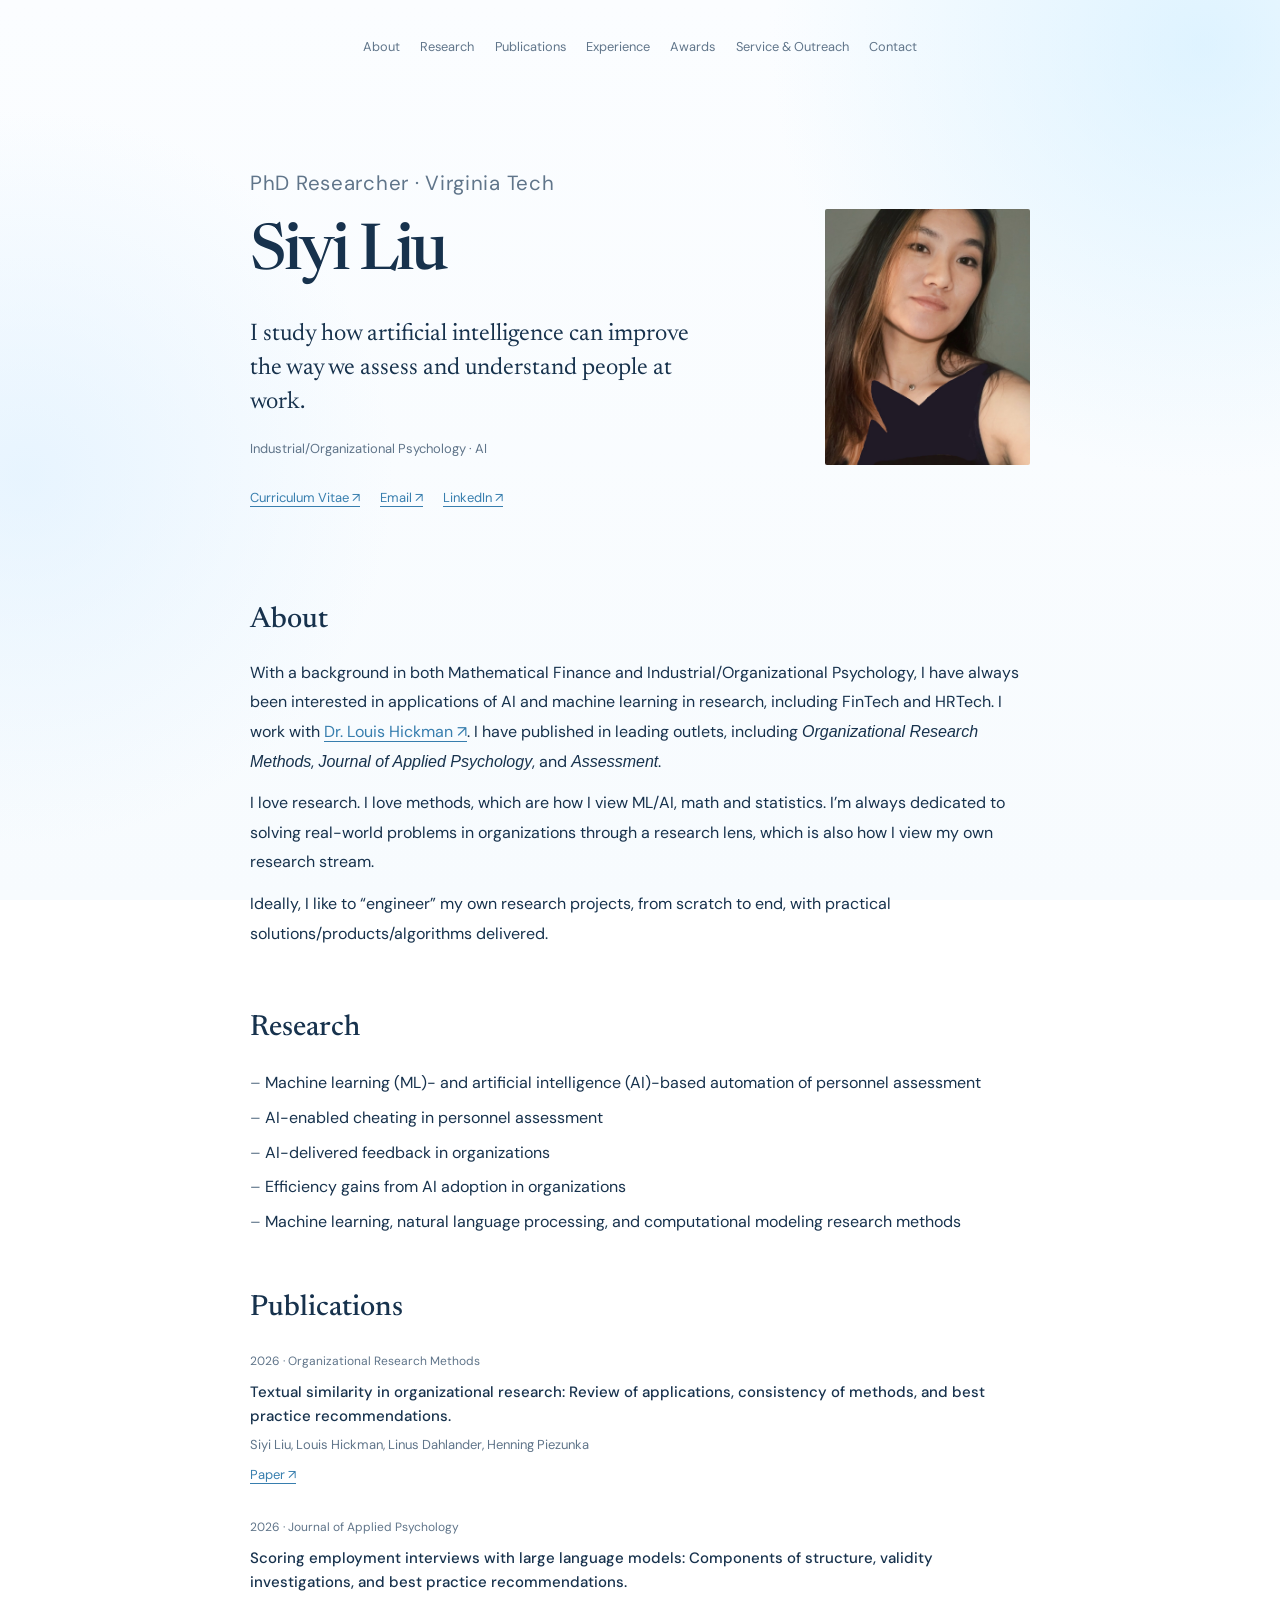
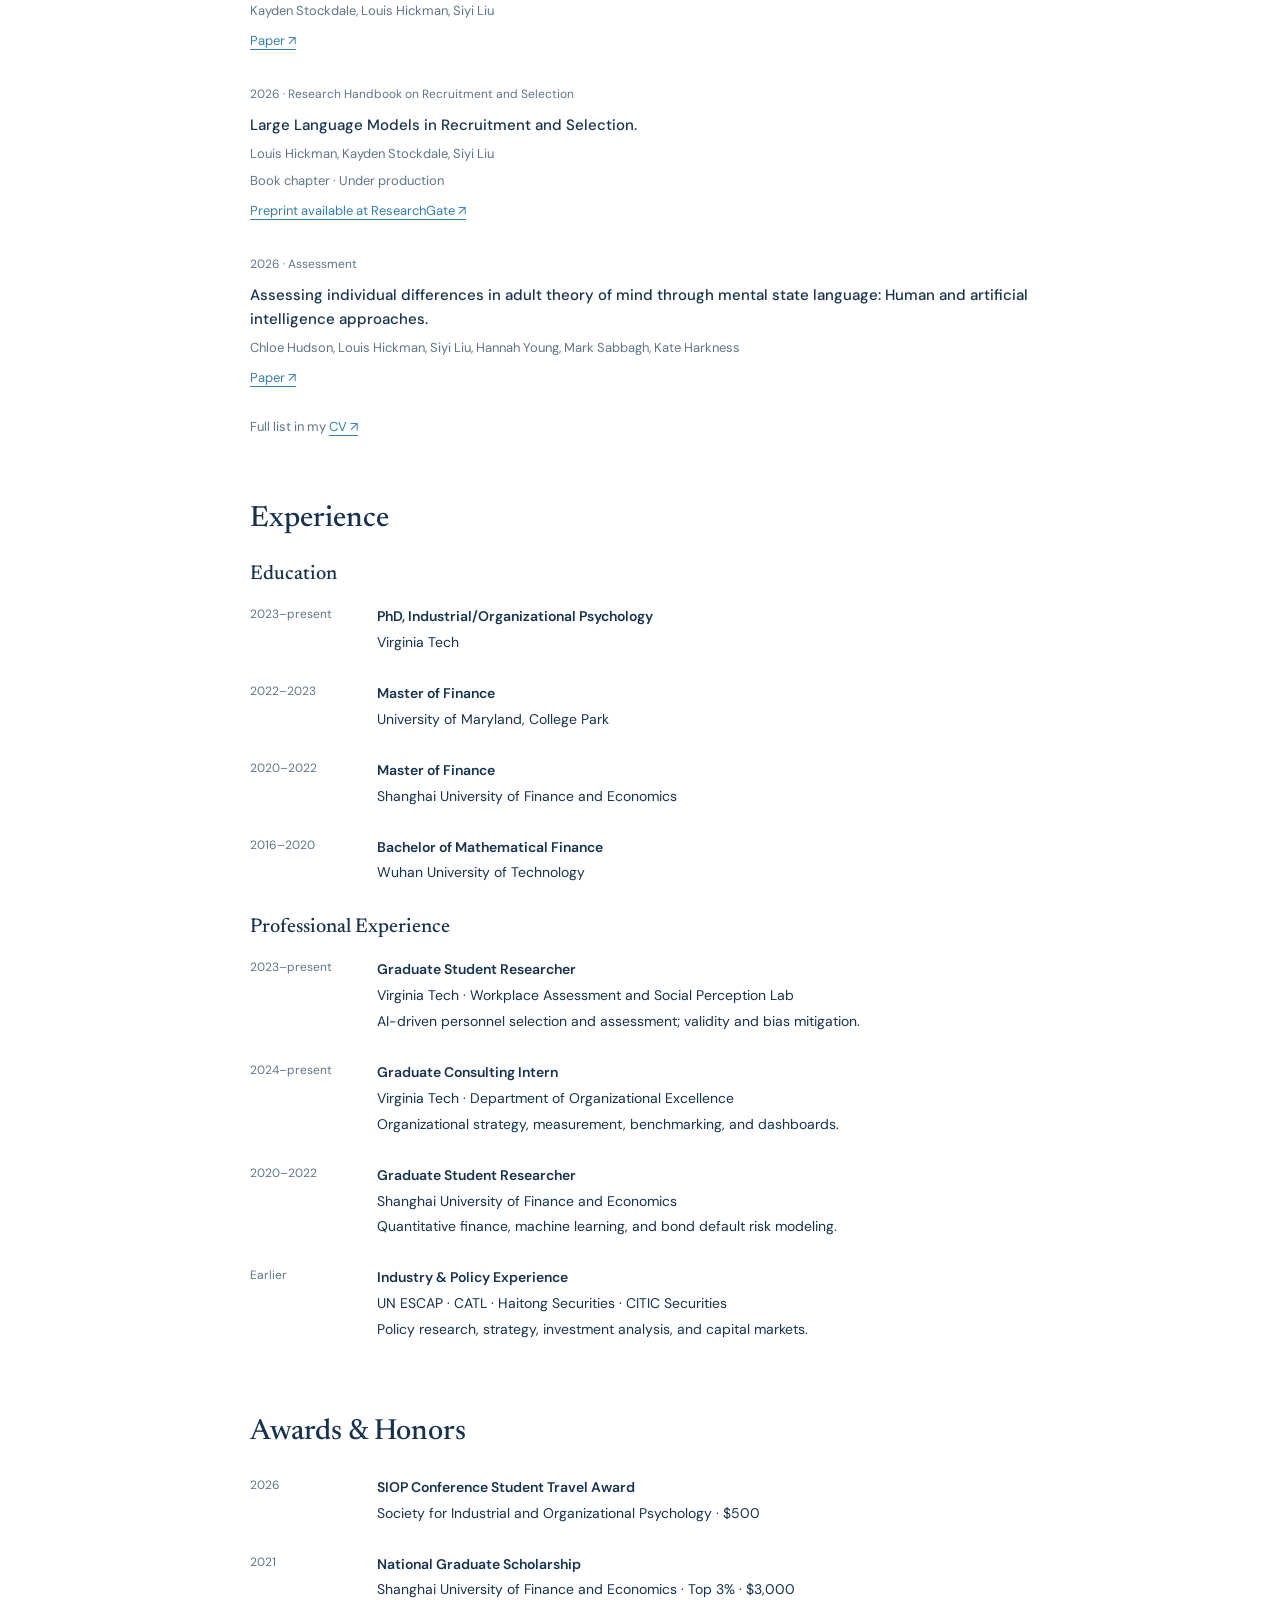
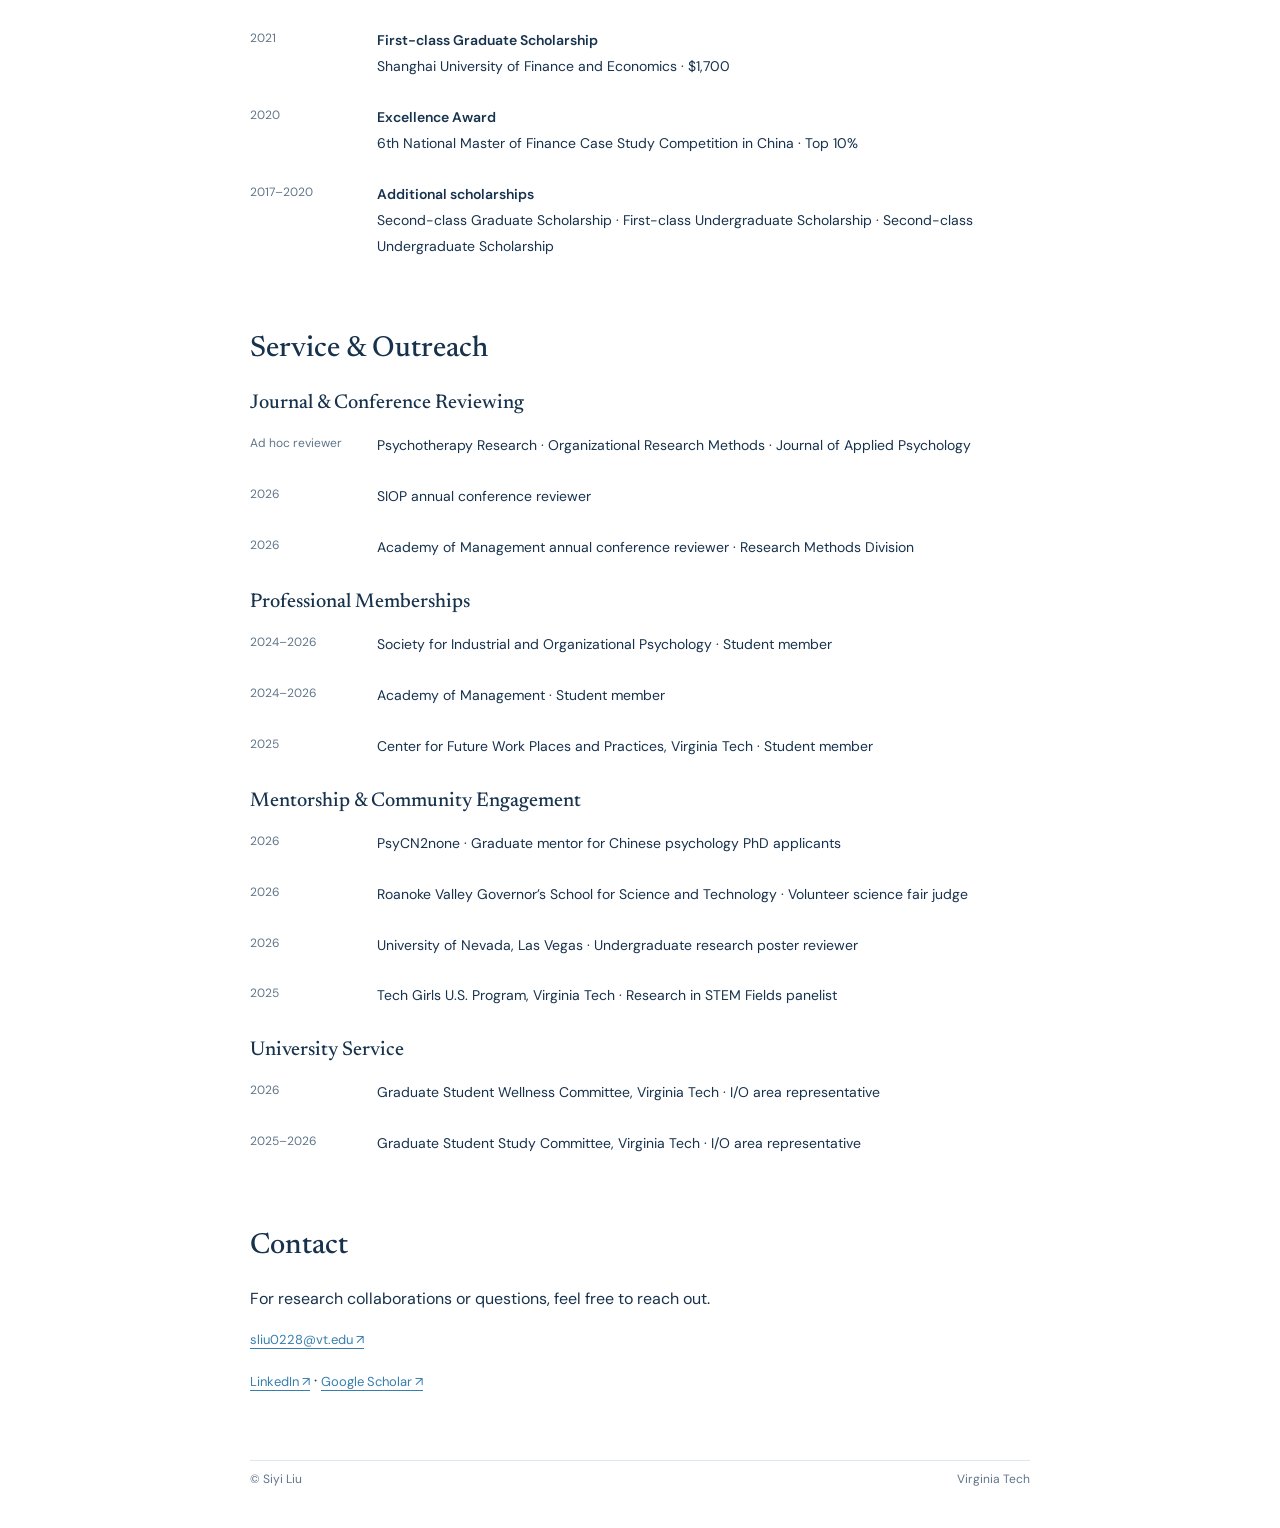
==== commit ce4c516d: "Add files via upload" ====
--- a/index.html
+++ b/index.html
@@ -9,13 +9,13 @@
 <link rel="stylesheet" href="styles.css">
 </head>
 <body>
-<header class="header wrap"><a class="logo" href="#top">Siyi Liu</a><nav><a href="#about">About</a><a href="#research">Research</a><a href="#publications">Publications</a><a href="#experience">Experience</a><a href="#awards">Awards</a><a href="#outreach">Service &amp; Outreach</a><a href="#contact">Contact</a></nav></header>
+<header class="header wrap"><nav><a href="#about">About</a><a href="#research">Research</a><a href="#publications">Publications</a><a href="#experience">Experience</a><a href="#awards">Awards</a><a href="#outreach">Service &amp; Outreach</a><a href="#contact">Contact</a></nav></header>
 <main id="top" class="wrap">
-<section class="intro"><div><p class="eyebrow">PhD Researcher · Virginia Tech</p><h1>Siyi Liu</h1><p class="lead">I study how artificial intelligence can improve the way we understand and assess people at work.</p><p class="muted">Industrial/Organizational Psychology · AI · Psychometrics</p><div class="links"><a href="Siyi_Liu_CV.pdf" target="_blank" rel="noopener">Curriculum Vitae ↗</a><a href="mailto:sliu0228@vt.edu">Email ↗</a><a href="https://linkedin.com/in/siyi-liu-b87837249" target="_blank" rel="noopener">LinkedIn ↗</a></div></div><img class="portrait" src="assets/siyi-headshot.jpg" alt="Professional portrait of Siyi Liu"></section>
-<section id="about" class="section"><h2>About</h2><div><p>I am a PhD researcher in Industrial/Organizational Psychology at Virginia Tech. My work connects AI, psychometrics, and organizational research. My background in mathematical finance informs my quantitative approach.</p></div></section>
-<section id="research" class="section"><h2>Research</h2><div><ul class="interests"><li>AI and large language models in personnel assessment</li><li>Psychometrics and research methods</li><li>Fairness in selection and evaluation</li><li>AI in clinical research: NLP, psychotherapy, and behavioral analysis</li></ul></div></section>
-<section id="publications" class="section"><h2>Publications</h2><div class="pubs"><article><span>2026 · Organizational Research Methods</span><h3>Textual similarity in organizational research: Review of applications, consistency of methods, and best practice recommendations.</h3><p>Siyi Liu, Louis Hickman, Linus Dahlander, Henning Piezunka</p><a href="https://doi.org/10.1177/10944281261432629">Paper ↗</a></article><article><span>2026 · Journal of Applied Psychology</span><h3>Scoring employment interviews with large language models: Components of structure, validity investigations, and best practice recommendations.</h3><p>Kayden Stockdale, Louis Hickman, Siyi Liu</p><a href="https://doi.org/10.1037/apl0001396">Paper ↗</a></article><article><span>2026 · Research Handbook on Recruitment and Selection</span><h3>Large Language Models in Recruitment and Selection.</h3><p>Louis Hickman, Kayden Stockdale, Siyi Liu</p><p>Book chapter · Under production</p></article><article><span>2026 · Assessment</span><h3>Assessing individual differences in adult theory of mind through mental state language: Human and artificial intelligence approaches.</h3><p>Chloe Hudson, Louis Hickman, Siyi Liu, Hannah Young, Mark Sabbagh, Kate Harkness</p><p>Under journal production</p></article><p class="more">Full list in my <a href="Siyi_Liu_CV.pdf">CV ↗</a></p></div></section>
-<section id="experience" class="section"><h2>Experience</h2><h3 class="subheading">Education</h3><div class="entries"><div><span>2023–present</span><p><strong>PhD, Industrial/Organizational Psychology</strong><br>Virginia Tech · Expected 2028</p></div><div><span>2022–2023</span><p><strong>Master of Finance</strong><br>University of Maryland, College Park</p></div><div><span>2020–2022</span><p><strong>Master of Finance</strong><br>Shanghai University of Finance and Economics</p></div><div><span>2016–2020</span><p><strong>Bachelor of Mathematical Finance</strong><br>Wuhan University of Technology</p></div></div><h3 class="subheading">Professional Experience</h3><div class="entries">
+<section class="intro"><div><p class="eyebrow">PhD Researcher · Virginia Tech</p><h1>Siyi Liu</h1><p class="lead">I study how artificial intelligence can improve the way we assess and understand people at work.</p><p class="muted">Industrial/Organizational Psychology · AI</p><div class="links"><a href="Siyi_Liu_CV.pdf" target="_blank" rel="noopener">Curriculum Vitae ↗</a><a href="mailto:sliu0228@vt.edu">Email ↗</a><a href="https://linkedin.com/in/siyi-liu-b87837249" target="_blank" rel="noopener">LinkedIn ↗</a></div></div><img class="portrait" src="assets/siyi-headshot.jpg" alt="Professional portrait of Siyi Liu"></section>
+<section id="about" class="section"><h2>About</h2><div><p>With a background in both Mathematical Finance and Industrial/Organizational Psychology, I have always been interested in applications of AI and machine learning in research, including FinTech and HRTech. I work with <a href="https://louishickman.org/" target="_blank" rel="noopener noreferrer">Dr. Louis Hickman ↗</a>. I have published in leading outlets, including <em>Organizational Research Methods</em>, <em>Journal of Applied Psychology</em>, and <em>Assessment</em>.</p><p>I love research. I love methods, which are how I view ML/AI, math and statistics. I’m always dedicated to solving real-world problems in organizations through a research lens, which is also how I view my own research stream.</p><p>Ideally, I like to “engineer” my own research projects, from scratch to end, with practical solutions/products/algorithms delivered.</p></div></section>
+<section id="research" class="section"><h2>Research</h2><div><ul class="interests"><li>Machine learning (ML)- and artificial intelligence (AI)-based automation of personnel assessment</li><li>AI-enabled cheating in personnel assessment</li><li>AI-delivered feedback in organizations</li><li>Efficiency gains from AI adoption in organizations</li><li>Machine learning, natural language processing, and computational modeling research methods</li></ul></div></section>
+<section id="publications" class="section"><h2>Publications</h2><div class="pubs"><article><span>2026 · Organizational Research Methods</span><h3>Textual similarity in organizational research: Review of applications, consistency of methods, and best practice recommendations.</h3><p>Siyi Liu, Louis Hickman, Linus Dahlander, Henning Piezunka</p><a href="https://doi.org/10.1177/10944281261432629">Paper ↗</a></article><article><span>2026 · Journal of Applied Psychology</span><h3>Scoring employment interviews with large language models: Components of structure, validity investigations, and best practice recommendations.</h3><p>Kayden Stockdale, Louis Hickman, Siyi Liu</p><a href="https://doi.org/10.1037/apl0001396">Paper ↗</a></article><article><span>2026 · Research Handbook on Recruitment and Selection</span><h3>Large Language Models in Recruitment and Selection.</h3><p>Louis Hickman, Kayden Stockdale, Siyi Liu</p><p>Book chapter · Under production</p><a href="https://www.researchgate.net/publication/401691652_Hickman_Stockdale_Liu-ACCEPTED-The_Use_of_Large_Language_Models_in_Recruitment_and_Selection_chapter" target="_blank" rel="noopener noreferrer">Preprint available at ResearchGate ↗</a></article><article><span>2026 · Assessment</span><h3>Assessing individual differences in adult theory of mind through mental state language: Human and artificial intelligence approaches.</h3><p>Chloe Hudson, Louis Hickman, Siyi Liu, Hannah Young, Mark Sabbagh, Kate Harkness</p><a href="https://doi.org/10.1177/10731911261486664" target="_blank" rel="noopener noreferrer">Paper ↗</a></article><p class="more">Full list in my <a href="Siyi_Liu_CV.pdf">CV ↗</a></p></div></section>
+<section id="experience" class="section"><h2>Experience</h2><h3 class="subheading">Education</h3><div class="entries"><div><span>2023–present</span><p><strong>PhD, Industrial/Organizational Psychology</strong><br>Virginia Tech</p></div><div><span>2022–2023</span><p><strong>Master of Finance</strong><br>University of Maryland, College Park</p></div><div><span>2020–2022</span><p><strong>Master of Finance</strong><br>Shanghai University of Finance and Economics</p></div><div><span>2016–2020</span><p><strong>Bachelor of Mathematical Finance</strong><br>Wuhan University of Technology</p></div></div><h3 class="subheading">Professional Experience</h3><div class="entries">
 <div><span>2023–present</span><p><strong>Graduate Student Researcher</strong><br>Virginia Tech · Workplace Assessment and Social Perception Lab<br>AI-driven personnel selection and assessment; validity and bias mitigation.</p></div>
 <div><span>2024–present</span><p><strong>Graduate Consulting Intern</strong><br>Virginia Tech · Department of Organizational Excellence<br>Organizational strategy, measurement, benchmarking, and dashboards.</p></div>
 <div><span>2020–2022</span><p><strong>Graduate Student Researcher</strong><br>Shanghai University of Finance and Economics<br>Quantitative finance, machine learning, and bond default risk modeling.</p></div>
--- a/styles.css
+++ b/styles.css
@@ -12,3 +12,24 @@
   background-attachment: fixed;
 }
 ::selection { background: #c7ebff; }
+
+/* Navigation: section titles only, without a left-side name. */
+.header{justify-content:center;}
+.header nav{justify-content:center;gap:clamp(10px,1.6vw,24px);}
+.header nav a{font-size:clamp(11px,1vw,13px);}
+.intro h1{font-size:clamp(46px,6.5vw,69px);line-height:1.12;}
+.section p{line-height:1.85;}
+@media(max-width:650px){.header{align-items:center;}.header nav{justify-content:center;}.intro h1{font-size:clamp(43px,10vw,58px);}}
+
+/* Restore the original prominent name and affiliation in the hero. */
+.intro h1{font-size:clamp(76px,10vw,150px);line-height:.95;letter-spacing:-.045em;margin:18px 0 28px;}
+.intro .eyebrow{font-size:clamp(15px,1.6vw,22px);letter-spacing:.035em;}
+@media(max-width:650px){.intro h1{font-size:clamp(68px,14vw,100px);}}
+
+/* Restore original website name sizing (original: clamp(58px, 7vw, 90px)). */
+.intro h1{font-size:clamp(58px,7vw,90px);line-height:.95;}
+@media(max-width:650px){.intro h1{font-size:54px;}}
+
+/* Smaller hero name: overrides earlier oversized declarations. */
+.intro h1 { font-size: clamp(44px, 5vw, 64px); line-height: 1.08; }
+@media (max-width: 650px) { .intro h1 { font-size: clamp(42px, 10vw, 54px); } }
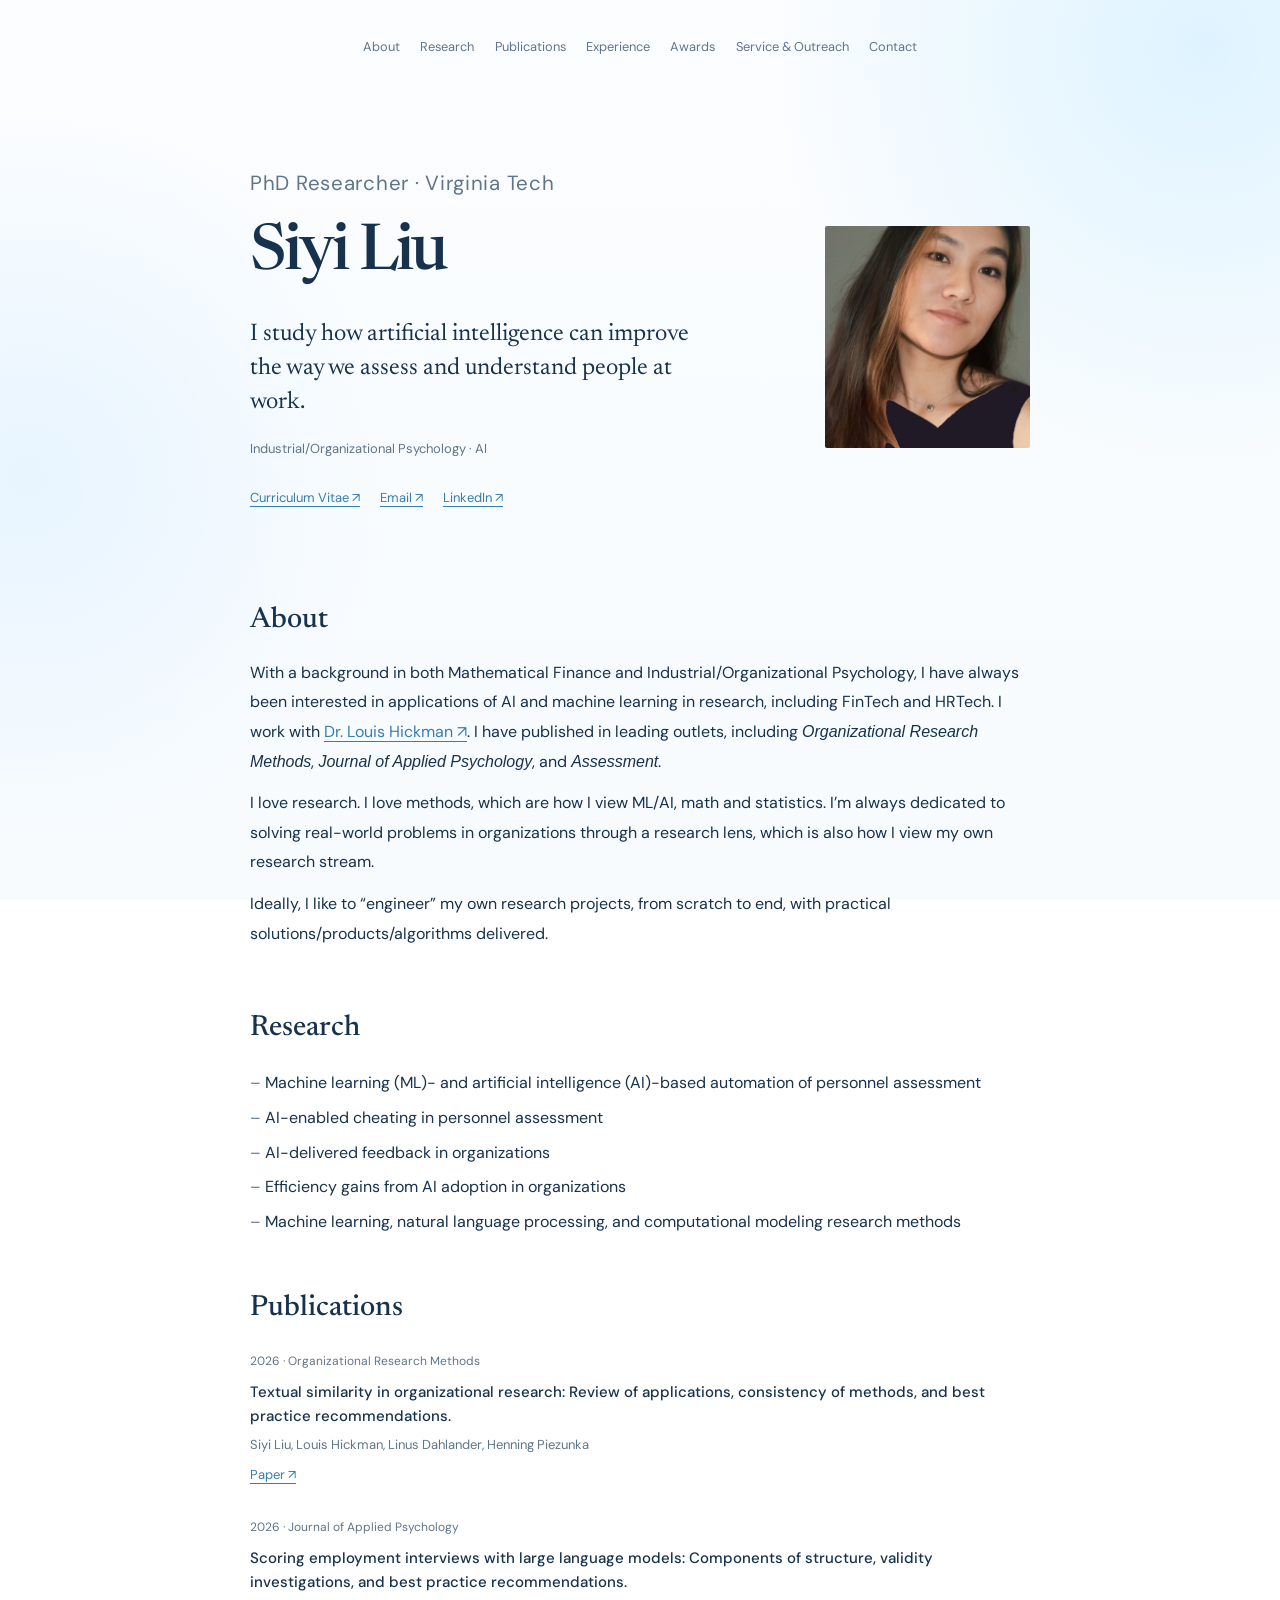
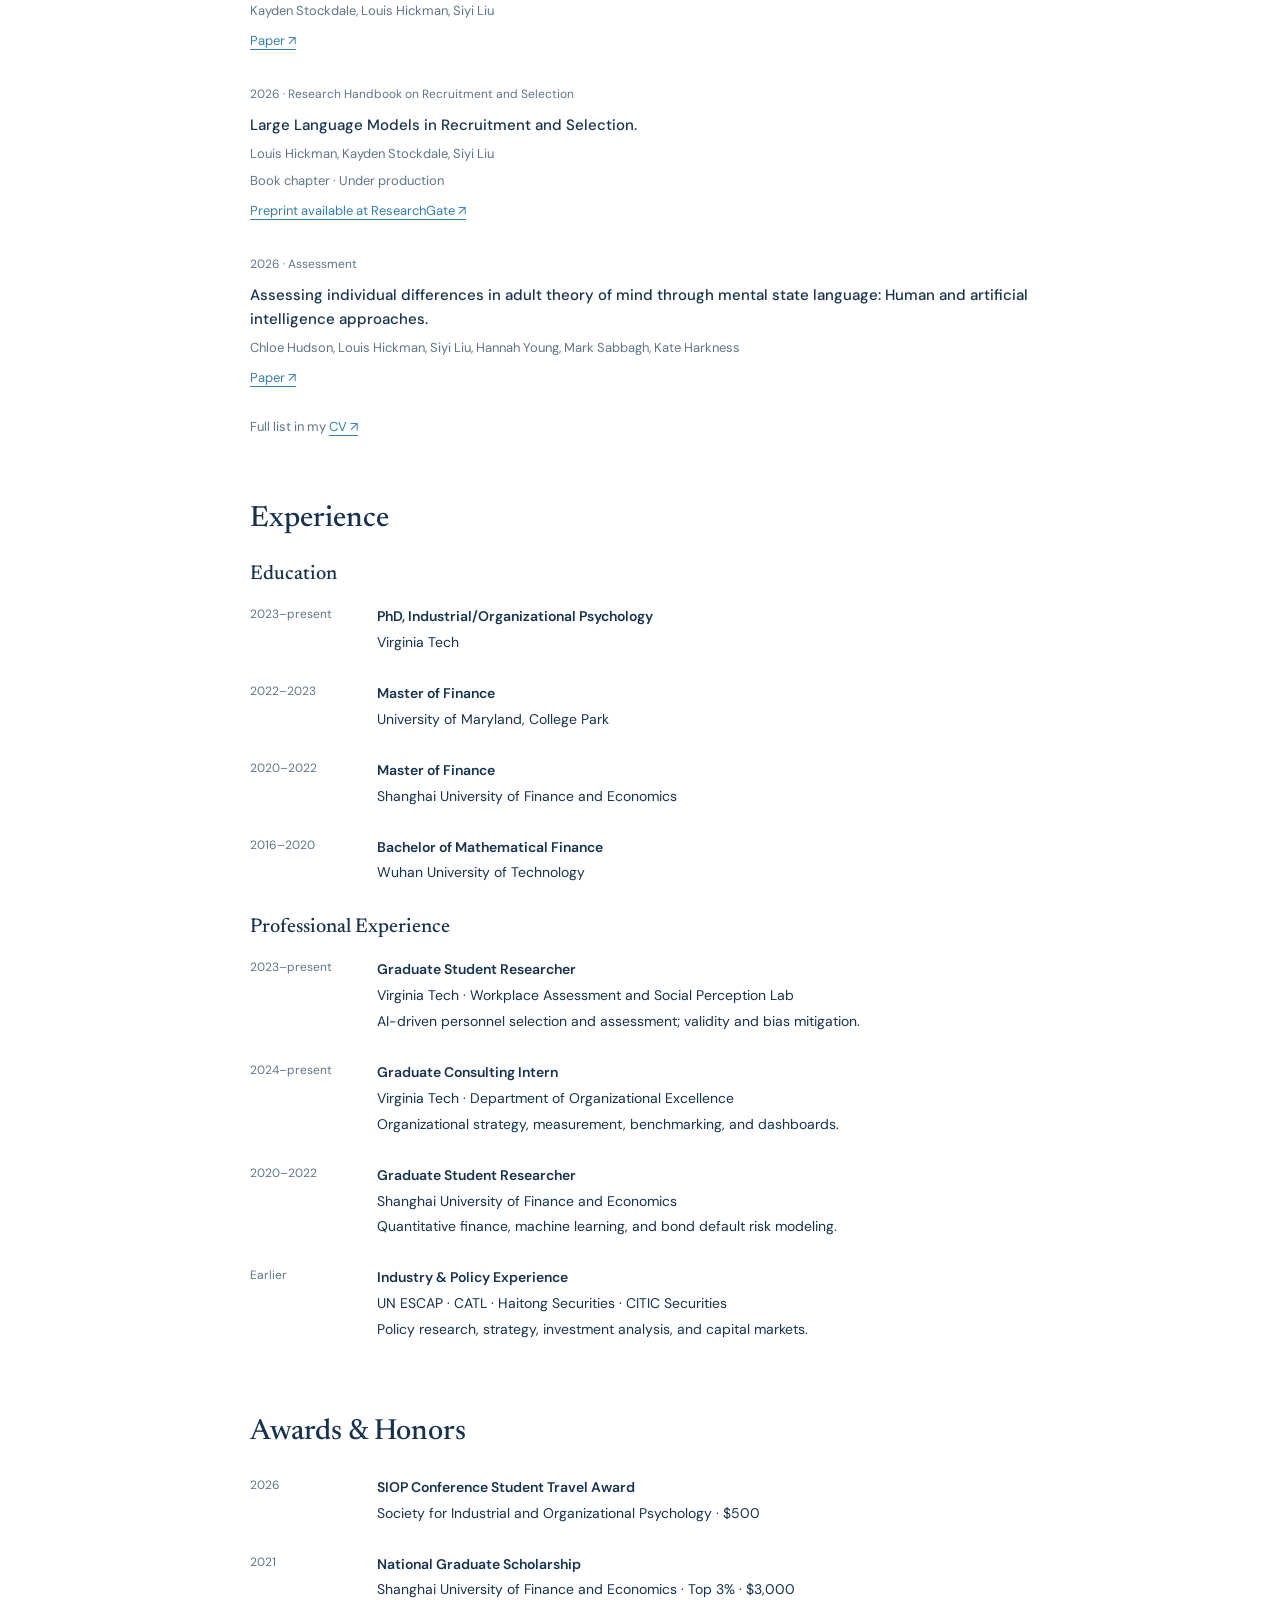
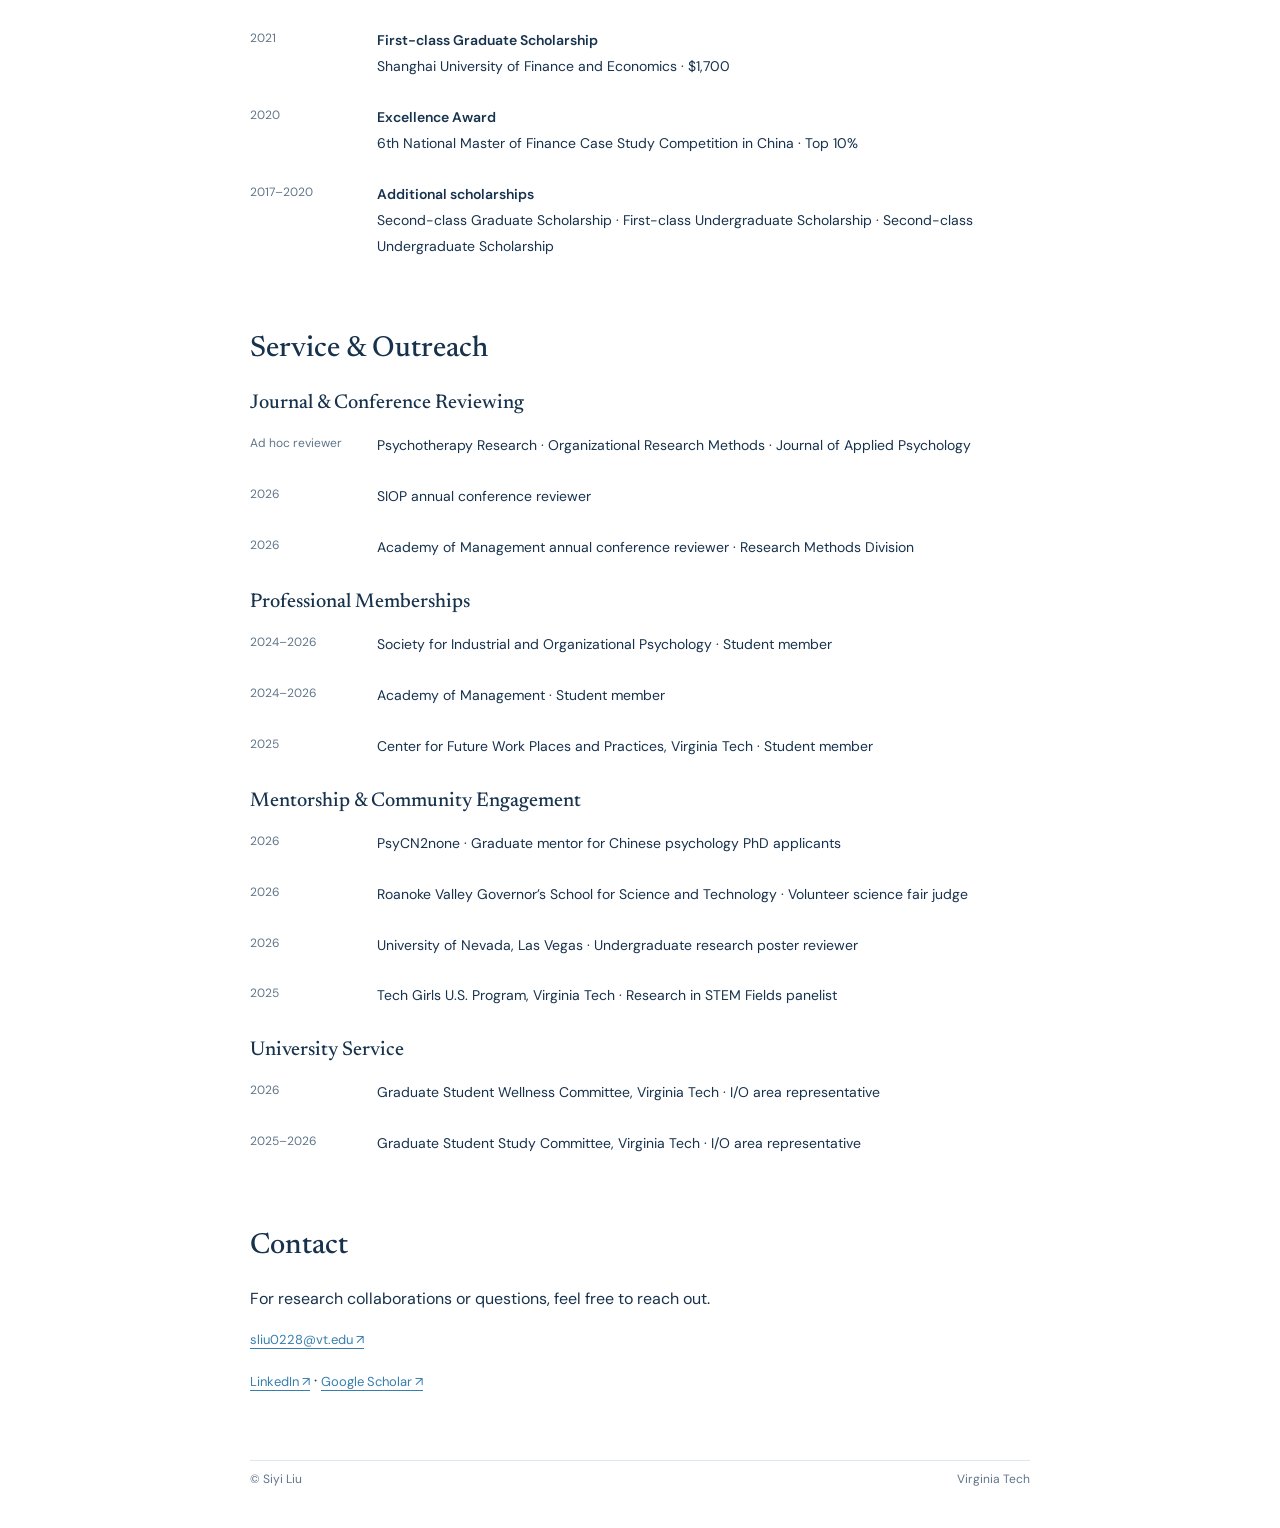
==== commit 41ff2afc: "Add files via upload" ====
--- a/index.html
+++ b/index.html
@@ -11,7 +11,7 @@
 <body>
 <header class="header wrap"><nav><a href="#about">About</a><a href="#research">Research</a><a href="#publications">Publications</a><a href="#experience">Experience</a><a href="#awards">Awards</a><a href="#outreach">Service &amp; Outreach</a><a href="#contact">Contact</a></nav></header>
 <main id="top" class="wrap">
-<section class="intro"><div><p class="eyebrow">PhD Researcher · Virginia Tech</p><h1>Siyi Liu</h1><p class="lead">I study how artificial intelligence can improve the way we assess and understand people at work.</p><p class="muted">Industrial/Organizational Psychology · AI</p><div class="links"><a href="Siyi_Liu_CV.pdf" target="_blank" rel="noopener">Curriculum Vitae ↗</a><a href="mailto:sliu0228@vt.edu">Email ↗</a><a href="https://linkedin.com/in/siyi-liu-b87837249" target="_blank" rel="noopener">LinkedIn ↗</a></div></div><img class="portrait" src="assets/siyi-headshot.jpg" alt="Professional portrait of Siyi Liu"></section>
+<section class="intro"><div><p class="eyebrow">PhD Researcher · Virginia Tech</p><h1>Siyi Liu</h1><p class="lead">I study how artificial intelligence can improve the way we assess and understand people at work.</p><p class="muted">Industrial/Organizational Psychology · AI</p><div class="links"><a href="Siyi_Liu_CV.pdf" target="_blank" rel="noopener">Curriculum Vitae ↗</a><a href="mailto:sliu0228@vt.edu">Email ↗</a><a href="https://linkedin.com/in/siyi-liu-b87837249" target="_blank" rel="noopener">LinkedIn ↗</a></div></div><div style="width:100%;aspect-ratio:1/1.08;overflow:hidden;border-radius:2px;"><img class="portrait" src="assets/siyi-headshot.jpg" alt="Professional portrait of Siyi Liu" style="width:125%;max-width:none;height:125%;object-fit:cover;object-position:35% 12%;transform:translate(-7%,-4%);border-radius:0;"></div></section>
 <section id="about" class="section"><h2>About</h2><div><p>With a background in both Mathematical Finance and Industrial/Organizational Psychology, I have always been interested in applications of AI and machine learning in research, including FinTech and HRTech. I work with <a href="https://louishickman.org/" target="_blank" rel="noopener noreferrer">Dr. Louis Hickman ↗</a>. I have published in leading outlets, including <em>Organizational Research Methods</em>, <em>Journal of Applied Psychology</em>, and <em>Assessment</em>.</p><p>I love research. I love methods, which are how I view ML/AI, math and statistics. I’m always dedicated to solving real-world problems in organizations through a research lens, which is also how I view my own research stream.</p><p>Ideally, I like to “engineer” my own research projects, from scratch to end, with practical solutions/products/algorithms delivered.</p></div></section>
 <section id="research" class="section"><h2>Research</h2><div><ul class="interests"><li>Machine learning (ML)- and artificial intelligence (AI)-based automation of personnel assessment</li><li>AI-enabled cheating in personnel assessment</li><li>AI-delivered feedback in organizations</li><li>Efficiency gains from AI adoption in organizations</li><li>Machine learning, natural language processing, and computational modeling research methods</li></ul></div></section>
 <section id="publications" class="section"><h2>Publications</h2><div class="pubs"><article><span>2026 · Organizational Research Methods</span><h3>Textual similarity in organizational research: Review of applications, consistency of methods, and best practice recommendations.</h3><p>Siyi Liu, Louis Hickman, Linus Dahlander, Henning Piezunka</p><a href="https://doi.org/10.1177/10944281261432629">Paper ↗</a></article><article><span>2026 · Journal of Applied Psychology</span><h3>Scoring employment interviews with large language models: Components of structure, validity investigations, and best practice recommendations.</h3><p>Kayden Stockdale, Louis Hickman, Siyi Liu</p><a href="https://doi.org/10.1037/apl0001396">Paper ↗</a></article><article><span>2026 · Research Handbook on Recruitment and Selection</span><h3>Large Language Models in Recruitment and Selection.</h3><p>Louis Hickman, Kayden Stockdale, Siyi Liu</p><p>Book chapter · Under production</p><a href="https://www.researchgate.net/publication/401691652_Hickman_Stockdale_Liu-ACCEPTED-The_Use_of_Large_Language_Models_in_Recruitment_and_Selection_chapter" target="_blank" rel="noopener noreferrer">Preprint available at ResearchGate ↗</a></article><article><span>2026 · Assessment</span><h3>Assessing individual differences in adult theory of mind through mental state language: Human and artificial intelligence approaches.</h3><p>Chloe Hudson, Louis Hickman, Siyi Liu, Hannah Young, Mark Sabbagh, Kate Harkness</p><a href="https://doi.org/10.1177/10731911261486664" target="_blank" rel="noopener noreferrer">Paper ↗</a></article><p class="more">Full list in my <a href="Siyi_Liu_CV.pdf">CV ↗</a></p></div></section>
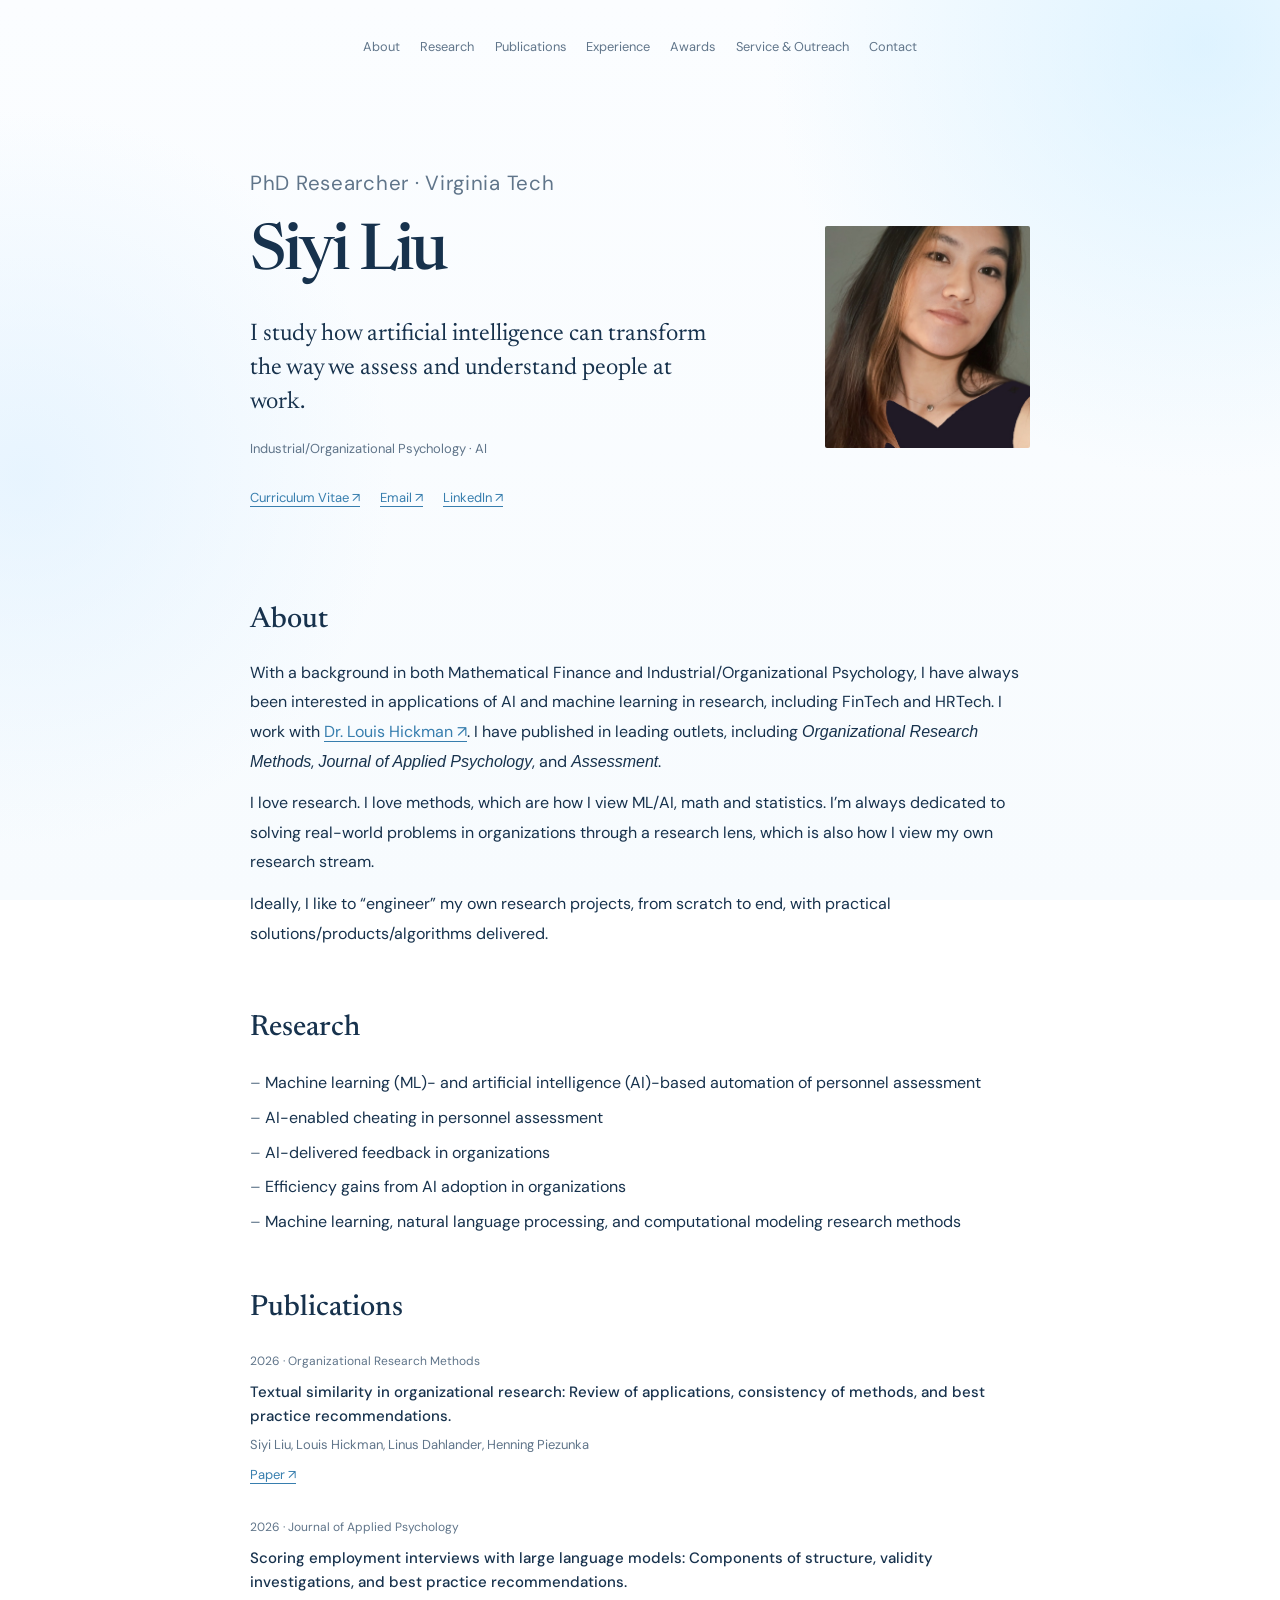
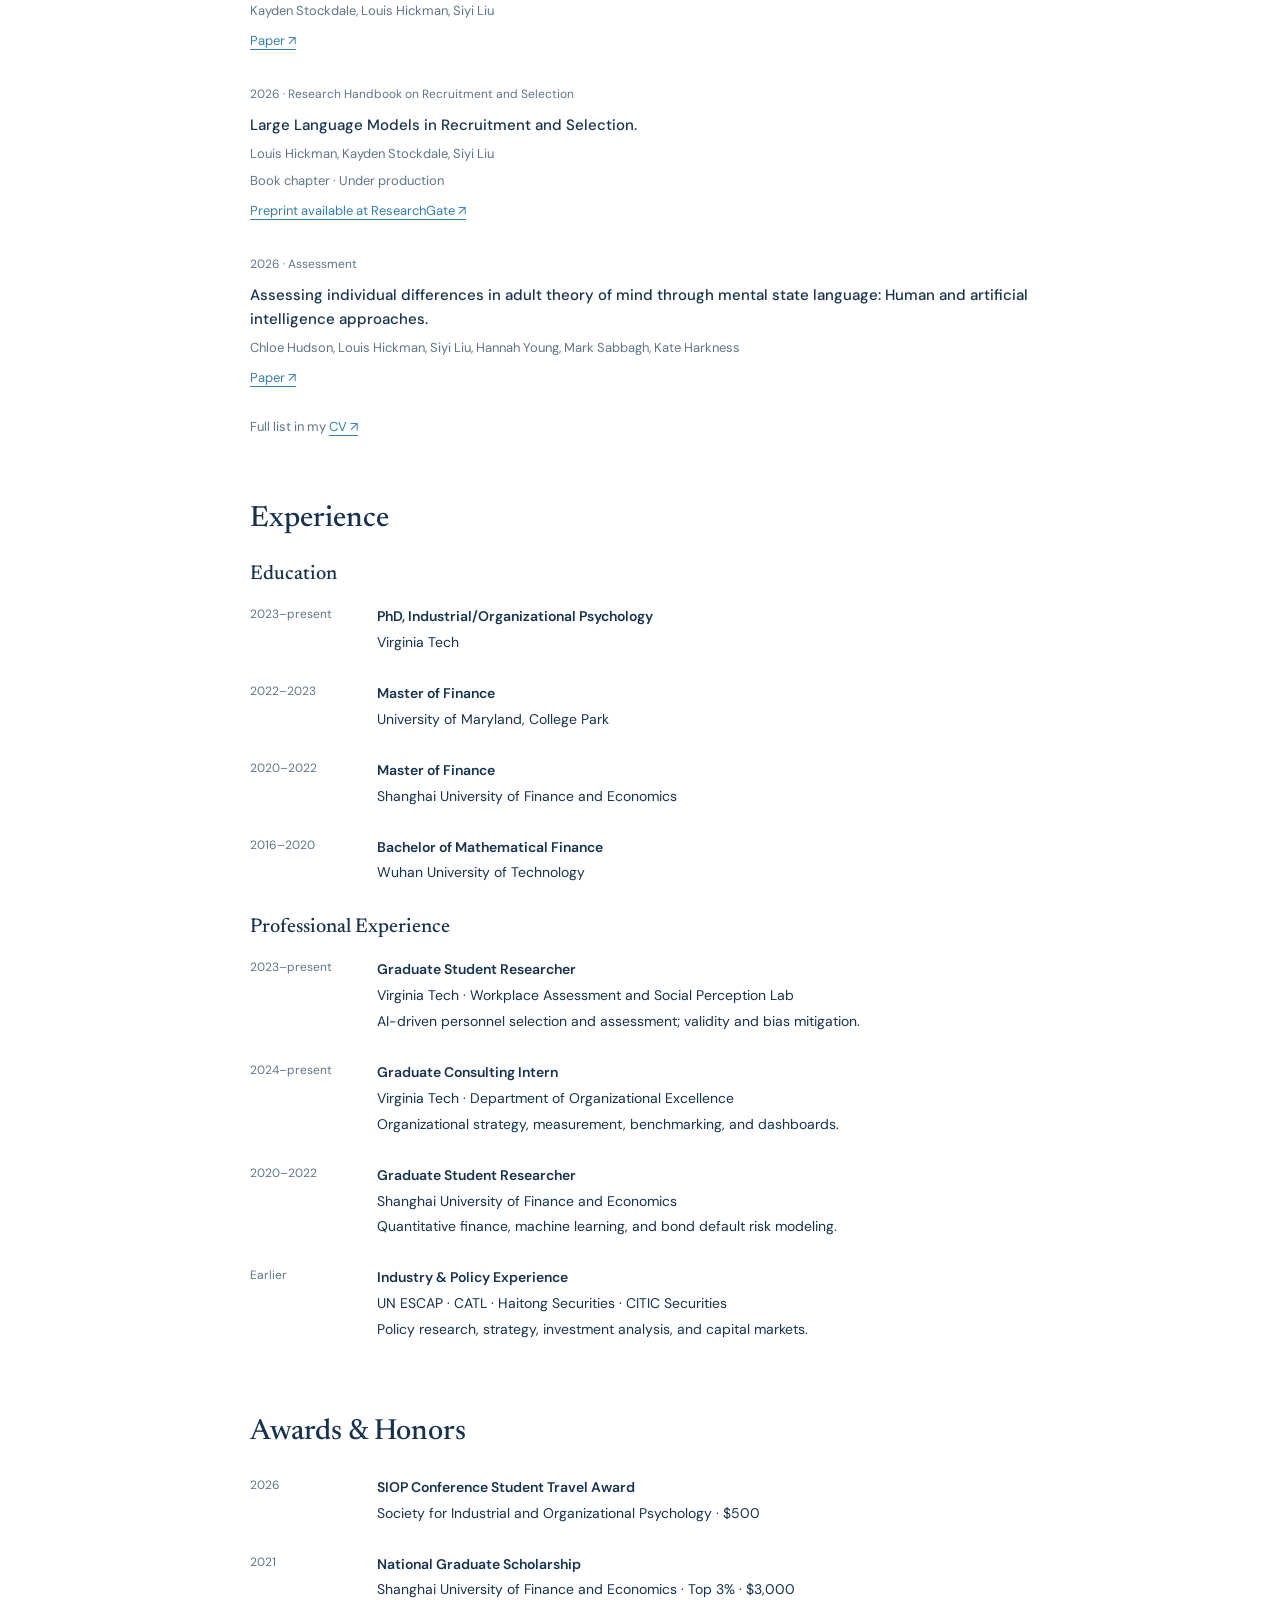
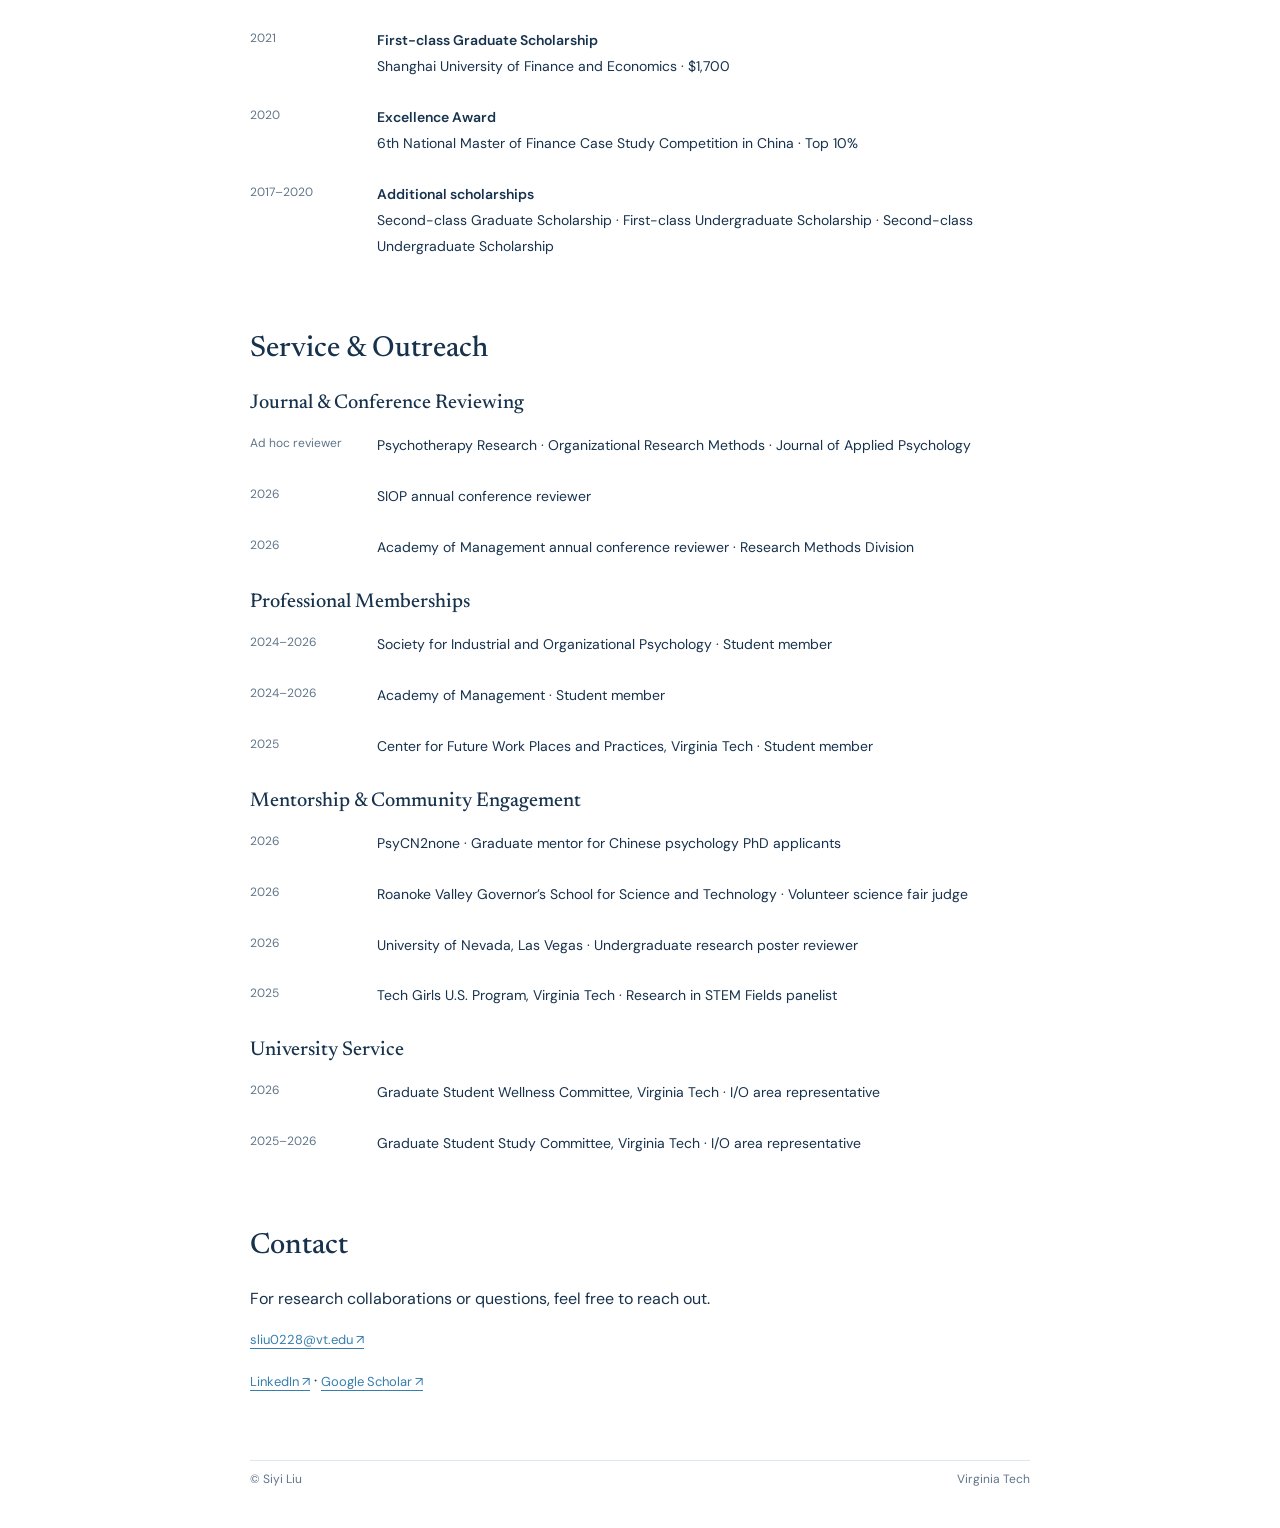
==== commit 29774010: "Update index.html" ====
--- a/index.html
+++ b/index.html
@@ -11,7 +11,7 @@
 <body>
 <header class="header wrap"><nav><a href="#about">About</a><a href="#research">Research</a><a href="#publications">Publications</a><a href="#experience">Experience</a><a href="#awards">Awards</a><a href="#outreach">Service &amp; Outreach</a><a href="#contact">Contact</a></nav></header>
 <main id="top" class="wrap">
-<section class="intro"><div><p class="eyebrow">PhD Researcher · Virginia Tech</p><h1>Siyi Liu</h1><p class="lead">I study how artificial intelligence can improve the way we assess and understand people at work.</p><p class="muted">Industrial/Organizational Psychology · AI</p><div class="links"><a href="Siyi_Liu_CV.pdf" target="_blank" rel="noopener">Curriculum Vitae ↗</a><a href="mailto:sliu0228@vt.edu">Email ↗</a><a href="https://linkedin.com/in/siyi-liu-b87837249" target="_blank" rel="noopener">LinkedIn ↗</a></div></div><div style="width:100%;aspect-ratio:1/1.08;overflow:hidden;border-radius:2px;"><img class="portrait" src="assets/siyi-headshot.jpg" alt="Professional portrait of Siyi Liu" style="width:125%;max-width:none;height:125%;object-fit:cover;object-position:35% 12%;transform:translate(-7%,-4%);border-radius:0;"></div></section>
+<section class="intro"><div><p class="eyebrow">PhD Researcher · Virginia Tech</p><h1>Siyi Liu</h1><p class="lead">I study how artificial intelligence can transform the way we assess and understand people at work.</p><p class="muted">Industrial/Organizational Psychology · AI</p><div class="links"><a href="Siyi_Liu_CV.pdf" target="_blank" rel="noopener">Curriculum Vitae ↗</a><a href="mailto:sliu0228@vt.edu">Email ↗</a><a href="https://linkedin.com/in/siyi-liu-b87837249" target="_blank" rel="noopener">LinkedIn ↗</a></div></div><div style="width:100%;aspect-ratio:1/1.08;overflow:hidden;border-radius:2px;"><img class="portrait" src="assets/siyi-headshot.jpg" alt="Professional portrait of Siyi Liu" style="width:125%;max-width:none;height:125%;object-fit:cover;object-position:35% 12%;transform:translate(-7%,-4%);border-radius:0;"></div></section>
 <section id="about" class="section"><h2>About</h2><div><p>With a background in both Mathematical Finance and Industrial/Organizational Psychology, I have always been interested in applications of AI and machine learning in research, including FinTech and HRTech. I work with <a href="https://louishickman.org/" target="_blank" rel="noopener noreferrer">Dr. Louis Hickman ↗</a>. I have published in leading outlets, including <em>Organizational Research Methods</em>, <em>Journal of Applied Psychology</em>, and <em>Assessment</em>.</p><p>I love research. I love methods, which are how I view ML/AI, math and statistics. I’m always dedicated to solving real-world problems in organizations through a research lens, which is also how I view my own research stream.</p><p>Ideally, I like to “engineer” my own research projects, from scratch to end, with practical solutions/products/algorithms delivered.</p></div></section>
 <section id="research" class="section"><h2>Research</h2><div><ul class="interests"><li>Machine learning (ML)- and artificial intelligence (AI)-based automation of personnel assessment</li><li>AI-enabled cheating in personnel assessment</li><li>AI-delivered feedback in organizations</li><li>Efficiency gains from AI adoption in organizations</li><li>Machine learning, natural language processing, and computational modeling research methods</li></ul></div></section>
 <section id="publications" class="section"><h2>Publications</h2><div class="pubs"><article><span>2026 · Organizational Research Methods</span><h3>Textual similarity in organizational research: Review of applications, consistency of methods, and best practice recommendations.</h3><p>Siyi Liu, Louis Hickman, Linus Dahlander, Henning Piezunka</p><a href="https://doi.org/10.1177/10944281261432629">Paper ↗</a></article><article><span>2026 · Journal of Applied Psychology</span><h3>Scoring employment interviews with large language models: Components of structure, validity investigations, and best practice recommendations.</h3><p>Kayden Stockdale, Louis Hickman, Siyi Liu</p><a href="https://doi.org/10.1037/apl0001396">Paper ↗</a></article><article><span>2026 · Research Handbook on Recruitment and Selection</span><h3>Large Language Models in Recruitment and Selection.</h3><p>Louis Hickman, Kayden Stockdale, Siyi Liu</p><p>Book chapter · Under production</p><a href="https://www.researchgate.net/publication/401691652_Hickman_Stockdale_Liu-ACCEPTED-The_Use_of_Large_Language_Models_in_Recruitment_and_Selection_chapter" target="_blank" rel="noopener noreferrer">Preprint available at ResearchGate ↗</a></article><article><span>2026 · Assessment</span><h3>Assessing individual differences in adult theory of mind through mental state language: Human and artificial intelligence approaches.</h3><p>Chloe Hudson, Louis Hickman, Siyi Liu, Hannah Young, Mark Sabbagh, Kate Harkness</p><a href="https://doi.org/10.1177/10731911261486664" target="_blank" rel="noopener noreferrer">Paper ↗</a></article><p class="more">Full list in my <a href="Siyi_Liu_CV.pdf">CV ↗</a></p></div></section>
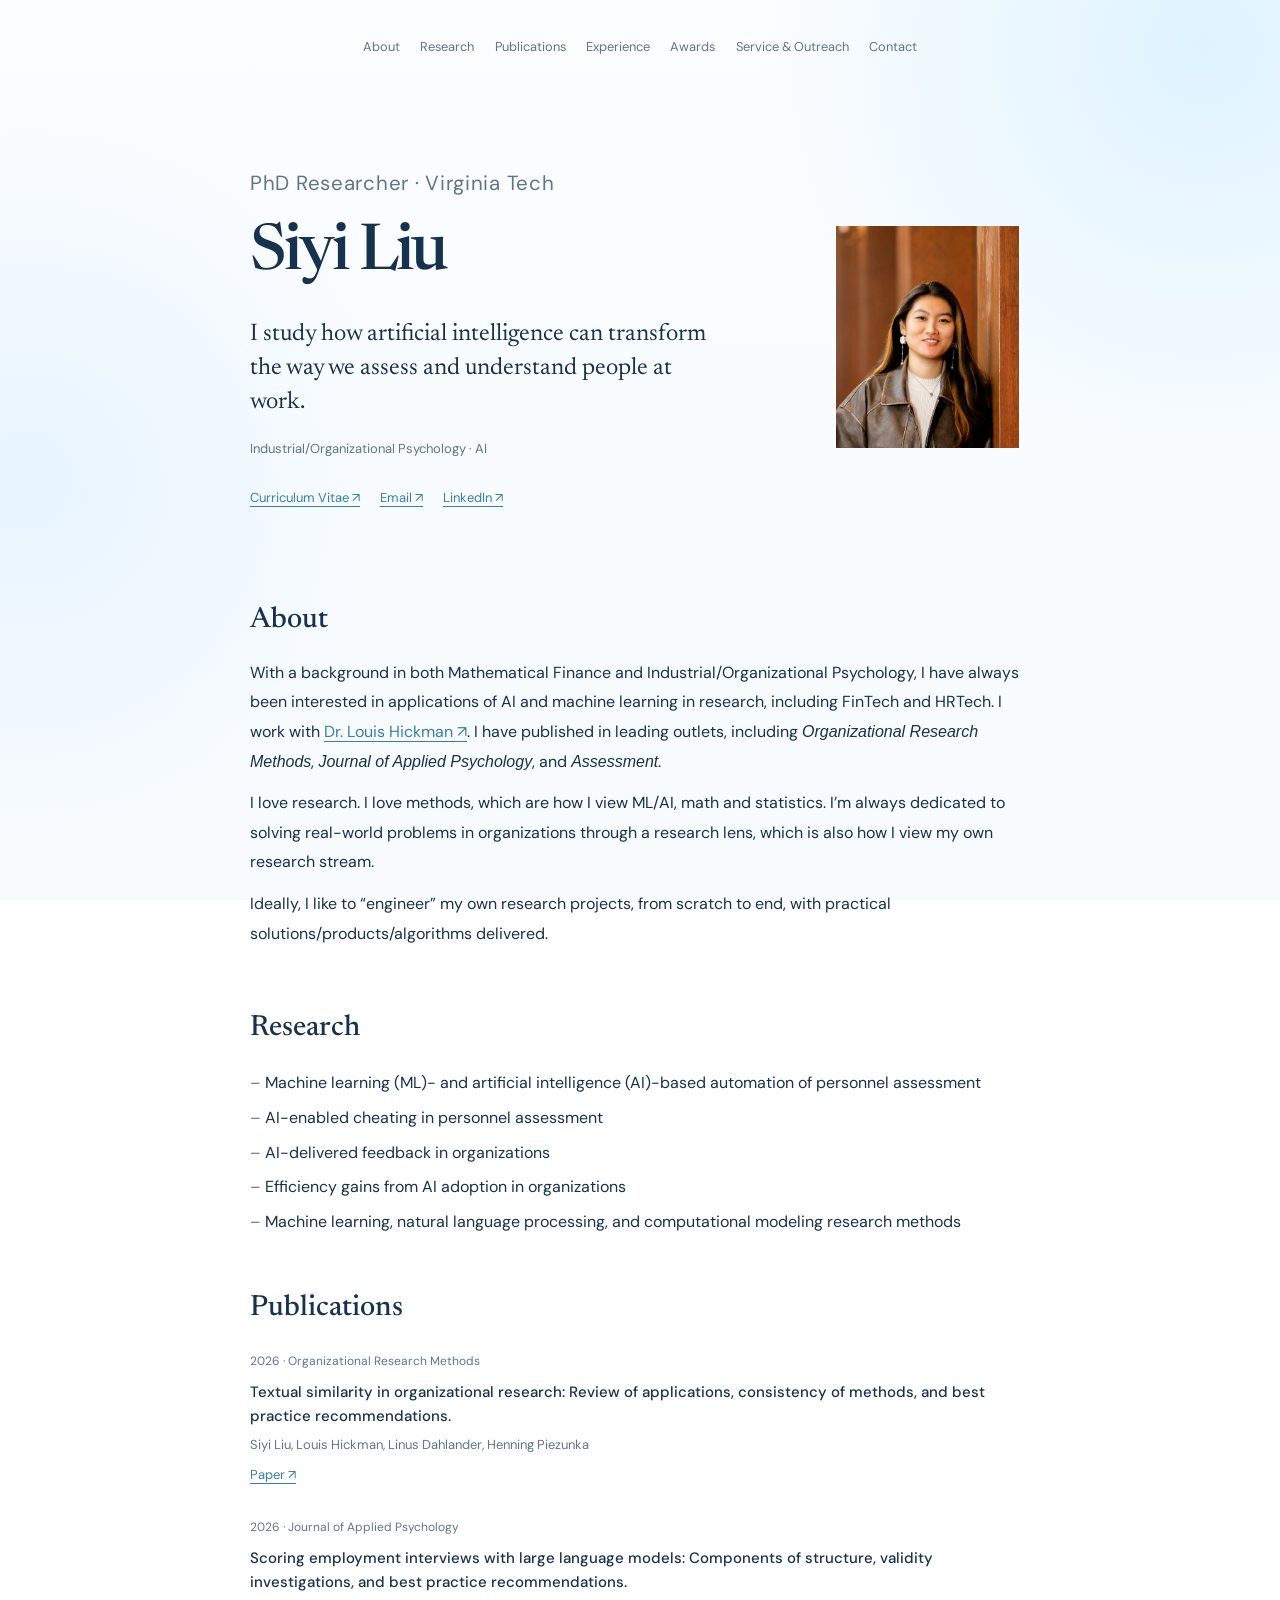
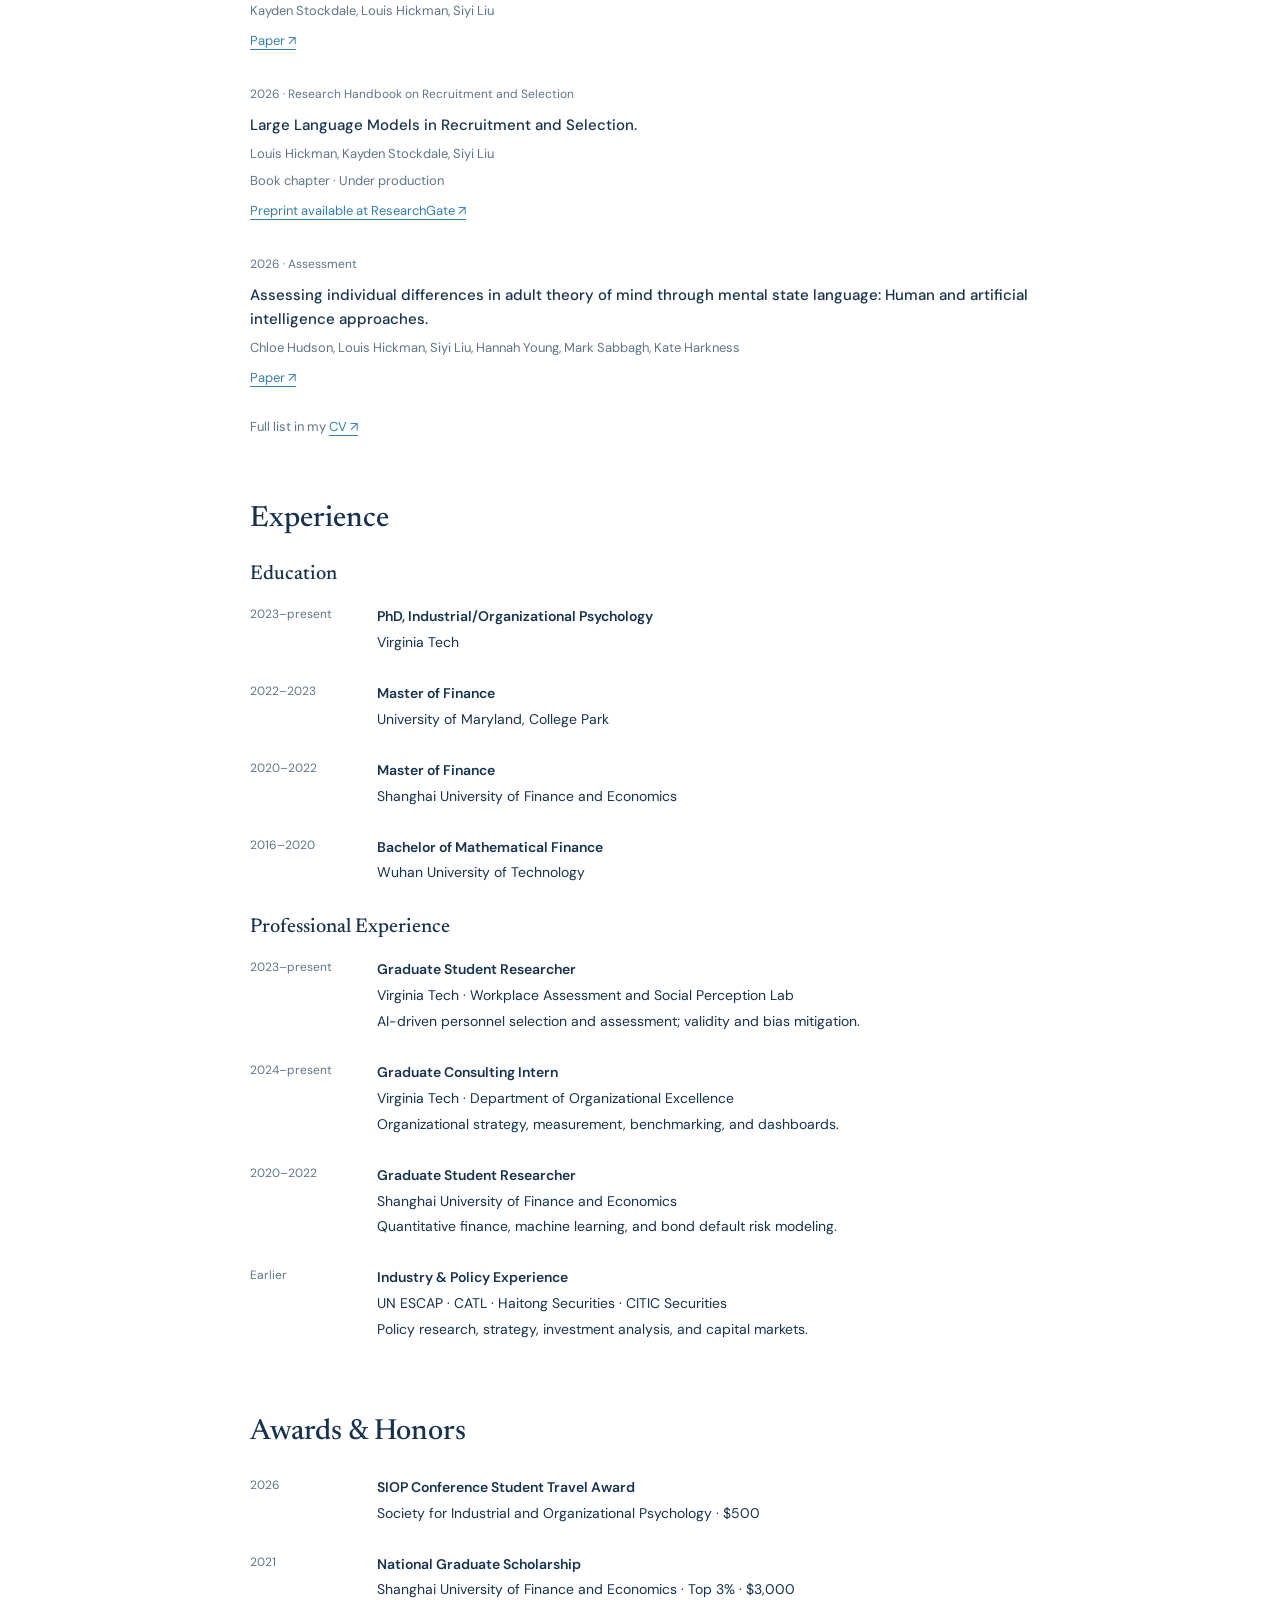
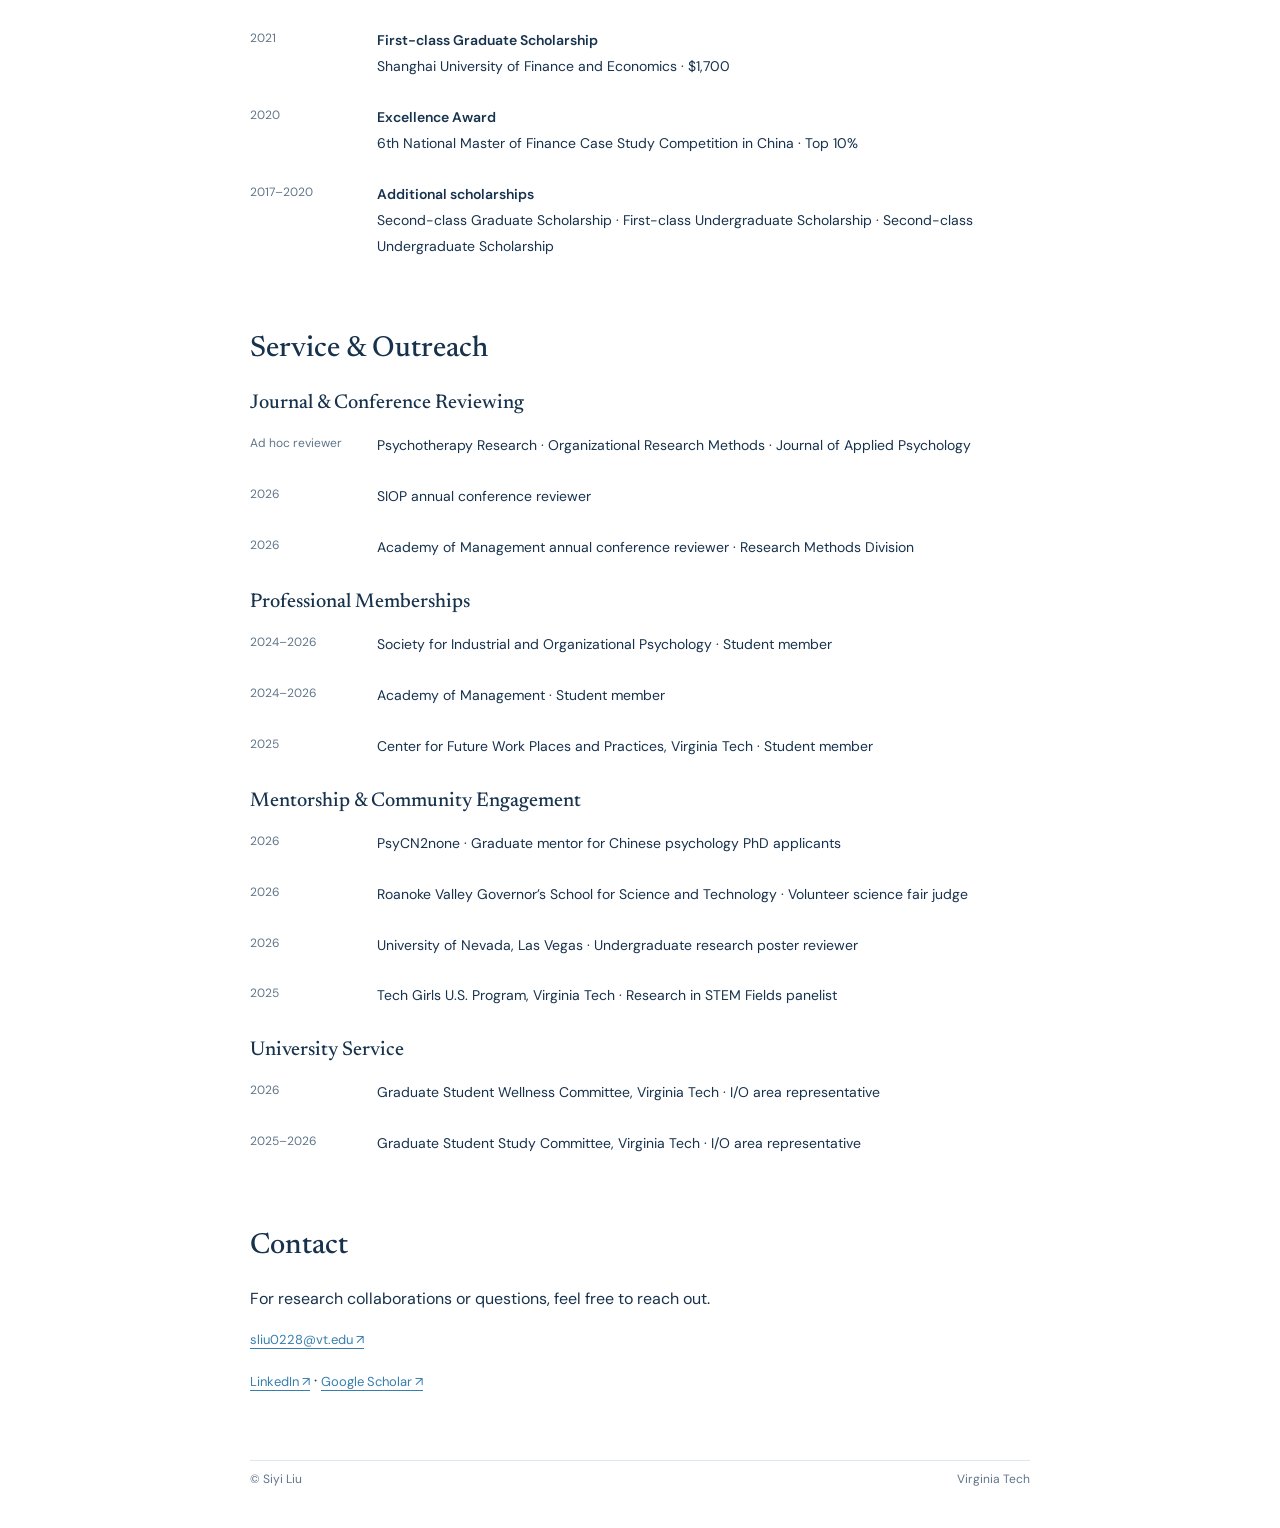
==== commit 26695e8d: "Duplicate intro section with style updates Duplicated the intro section for Siyi Liu with minor styl" ====
--- a/index.html
+++ b/index.html
@@ -11,7 +11,7 @@
 <body>
 <header class="header wrap"><nav><a href="#about">About</a><a href="#research">Research</a><a href="#publications">Publications</a><a href="#experience">Experience</a><a href="#awards">Awards</a><a href="#outreach">Service &amp; Outreach</a><a href="#contact">Contact</a></nav></header>
 <main id="top" class="wrap">
-<section class="intro"><div><p class="eyebrow">PhD Researcher · Virginia Tech</p><h1>Siyi Liu</h1><p class="lead">I study how artificial intelligence can transform the way we assess and understand people at work.</p><p class="muted">Industrial/Organizational Psychology · AI</p><div class="links"><a href="Siyi_Liu_CV.pdf" target="_blank" rel="noopener">Curriculum Vitae ↗</a><a href="mailto:sliu0228@vt.edu">Email ↗</a><a href="https://linkedin.com/in/siyi-liu-b87837249" target="_blank" rel="noopener">LinkedIn ↗</a></div></div><div style="width:100%;aspect-ratio:1/1.08;overflow:hidden;border-radius:2px;"><img class="portrait" src="assets/siyi-headshot.jpg" alt="Professional portrait of Siyi Liu" style="width:125%;max-width:none;height:125%;object-fit:cover;object-position:35% 12%;transform:translate(-7%,-4%);border-radius:0;"></div></section>
+<section class="intro"><div><p class="eyebrow">PhD Researcher · Virginia Tech</p><h1>Siyi Liu</h1><p class="lead">I study how artificial intelligence can transform the way we assess and understand people at work.</p><p class="muted">Industrial/Organizational Psychology · AI</p><div class="links"><a href="Siyi_Liu_CV.pdf" target="_blank" rel="noopener">Curriculum Vitae ↗</a><a href="mailto:sliu0228@vt.edu">Email ↗</a><a href="https://linkedin.com/in/siyi-liu-b87837249" target="_blank" rel="noopener">LinkedIn ↗</a></div></div><div style="width:100%;aspect-ratio:1/1.08;overflow:hidden;border-radius:2px;"><img class="portrait" src="assets/siyi-headshot.jpg" alt="Professional portrait of Siyi Liu" style="display:block;width:100%;height:auto;object-fit:contain;border-radius:2px;"></div></section>
 <section id="about" class="section"><h2>About</h2><div><p>With a background in both Mathematical Finance and Industrial/Organizational Psychology, I have always been interested in applications of AI and machine learning in research, including FinTech and HRTech. I work with <a href="https://louishickman.org/" target="_blank" rel="noopener noreferrer">Dr. Louis Hickman ↗</a>. I have published in leading outlets, including <em>Organizational Research Methods</em>, <em>Journal of Applied Psychology</em>, and <em>Assessment</em>.</p><p>I love research. I love methods, which are how I view ML/AI, math and statistics. I’m always dedicated to solving real-world problems in organizations through a research lens, which is also how I view my own research stream.</p><p>Ideally, I like to “engineer” my own research projects, from scratch to end, with practical solutions/products/algorithms delivered.</p></div></section>
 <section id="research" class="section"><h2>Research</h2><div><ul class="interests"><li>Machine learning (ML)- and artificial intelligence (AI)-based automation of personnel assessment</li><li>AI-enabled cheating in personnel assessment</li><li>AI-delivered feedback in organizations</li><li>Efficiency gains from AI adoption in organizations</li><li>Machine learning, natural language processing, and computational modeling research methods</li></ul></div></section>
 <section id="publications" class="section"><h2>Publications</h2><div class="pubs"><article><span>2026 · Organizational Research Methods</span><h3>Textual similarity in organizational research: Review of applications, consistency of methods, and best practice recommendations.</h3><p>Siyi Liu, Louis Hickman, Linus Dahlander, Henning Piezunka</p><a href="https://doi.org/10.1177/10944281261432629">Paper ↗</a></article><article><span>2026 · Journal of Applied Psychology</span><h3>Scoring employment interviews with large language models: Components of structure, validity investigations, and best practice recommendations.</h3><p>Kayden Stockdale, Louis Hickman, Siyi Liu</p><a href="https://doi.org/10.1037/apl0001396">Paper ↗</a></article><article><span>2026 · Research Handbook on Recruitment and Selection</span><h3>Large Language Models in Recruitment and Selection.</h3><p>Louis Hickman, Kayden Stockdale, Siyi Liu</p><p>Book chapter · Under production</p><a href="https://www.researchgate.net/publication/401691652_Hickman_Stockdale_Liu-ACCEPTED-The_Use_of_Large_Language_Models_in_Recruitment_and_Selection_chapter" target="_blank" rel="noopener noreferrer">Preprint available at ResearchGate ↗</a></article><article><span>2026 · Assessment</span><h3>Assessing individual differences in adult theory of mind through mental state language: Human and artificial intelligence approaches.</h3><p>Chloe Hudson, Louis Hickman, Siyi Liu, Hannah Young, Mark Sabbagh, Kate Harkness</p><a href="https://doi.org/10.1177/10731911261486664" target="_blank" rel="noopener noreferrer">Paper ↗</a></article><p class="more">Full list in my <a href="Siyi_Liu_CV.pdf">CV ↗</a></p></div></section>
